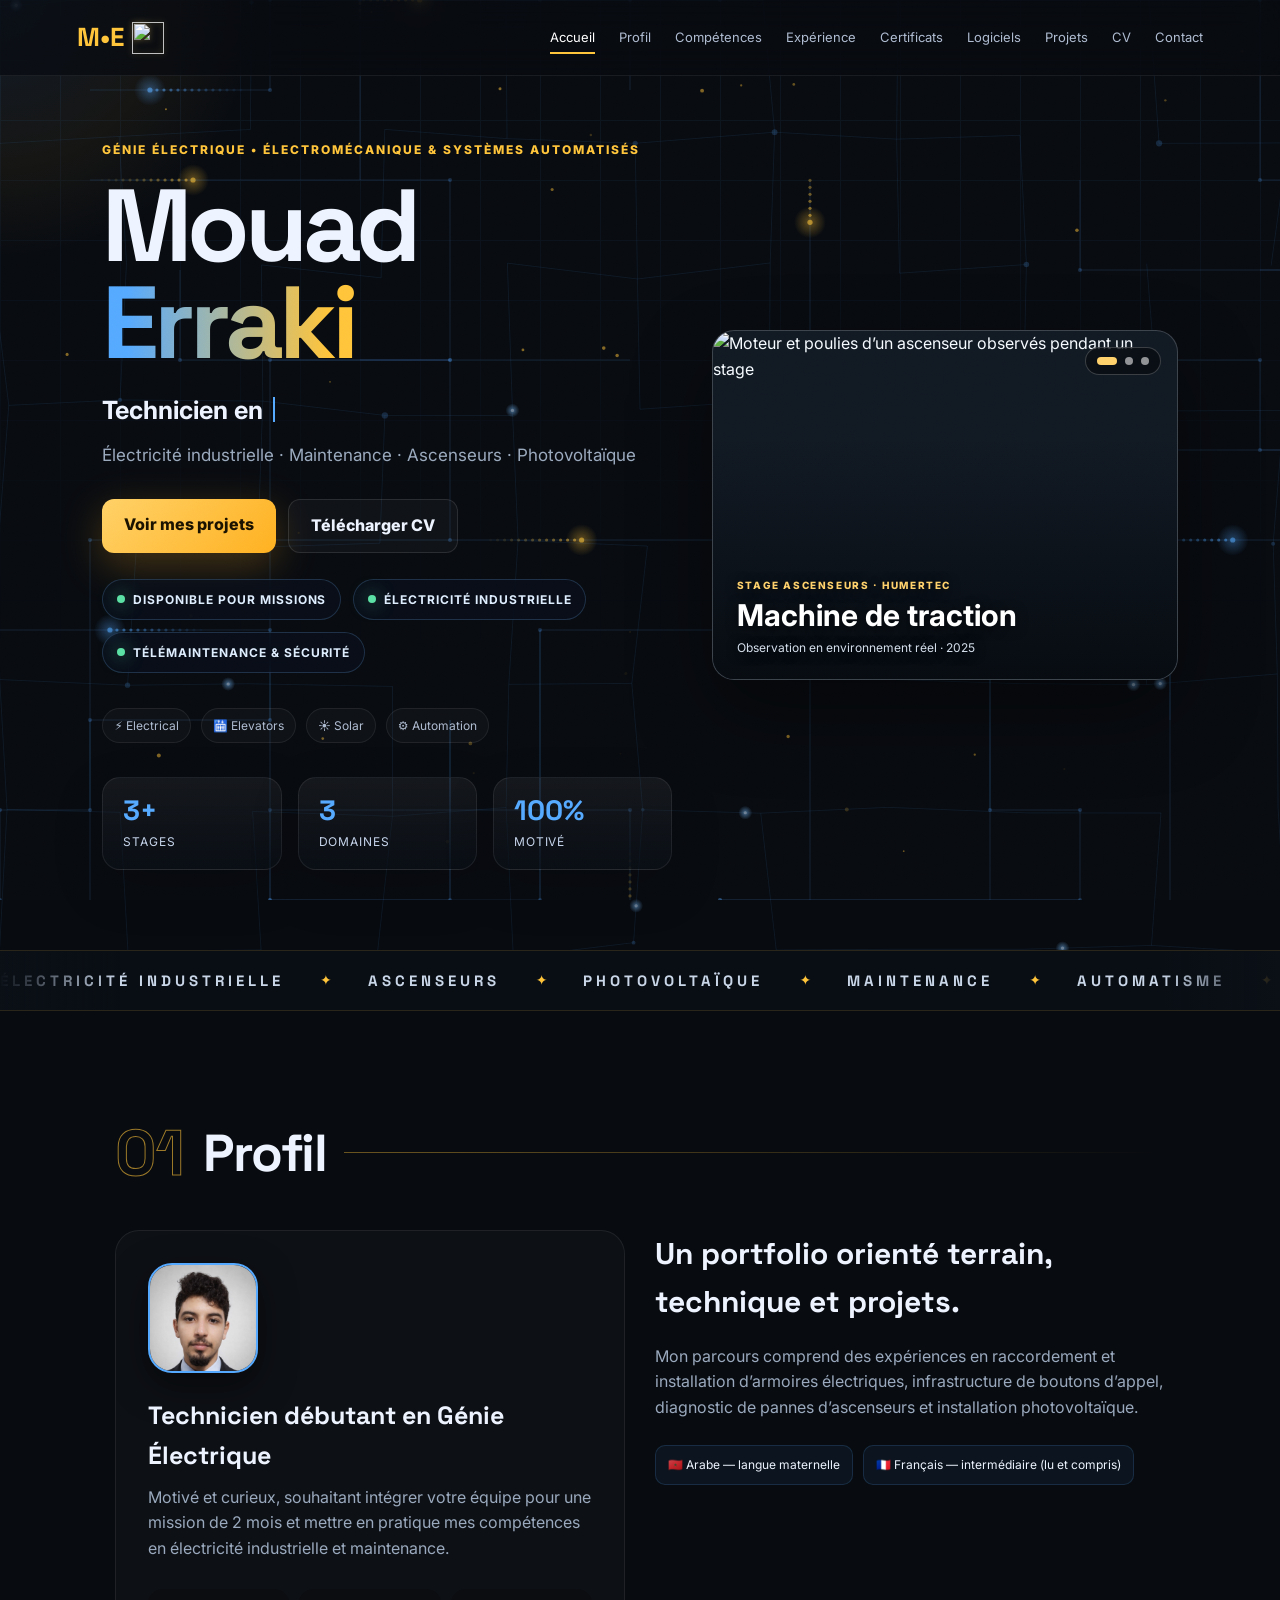
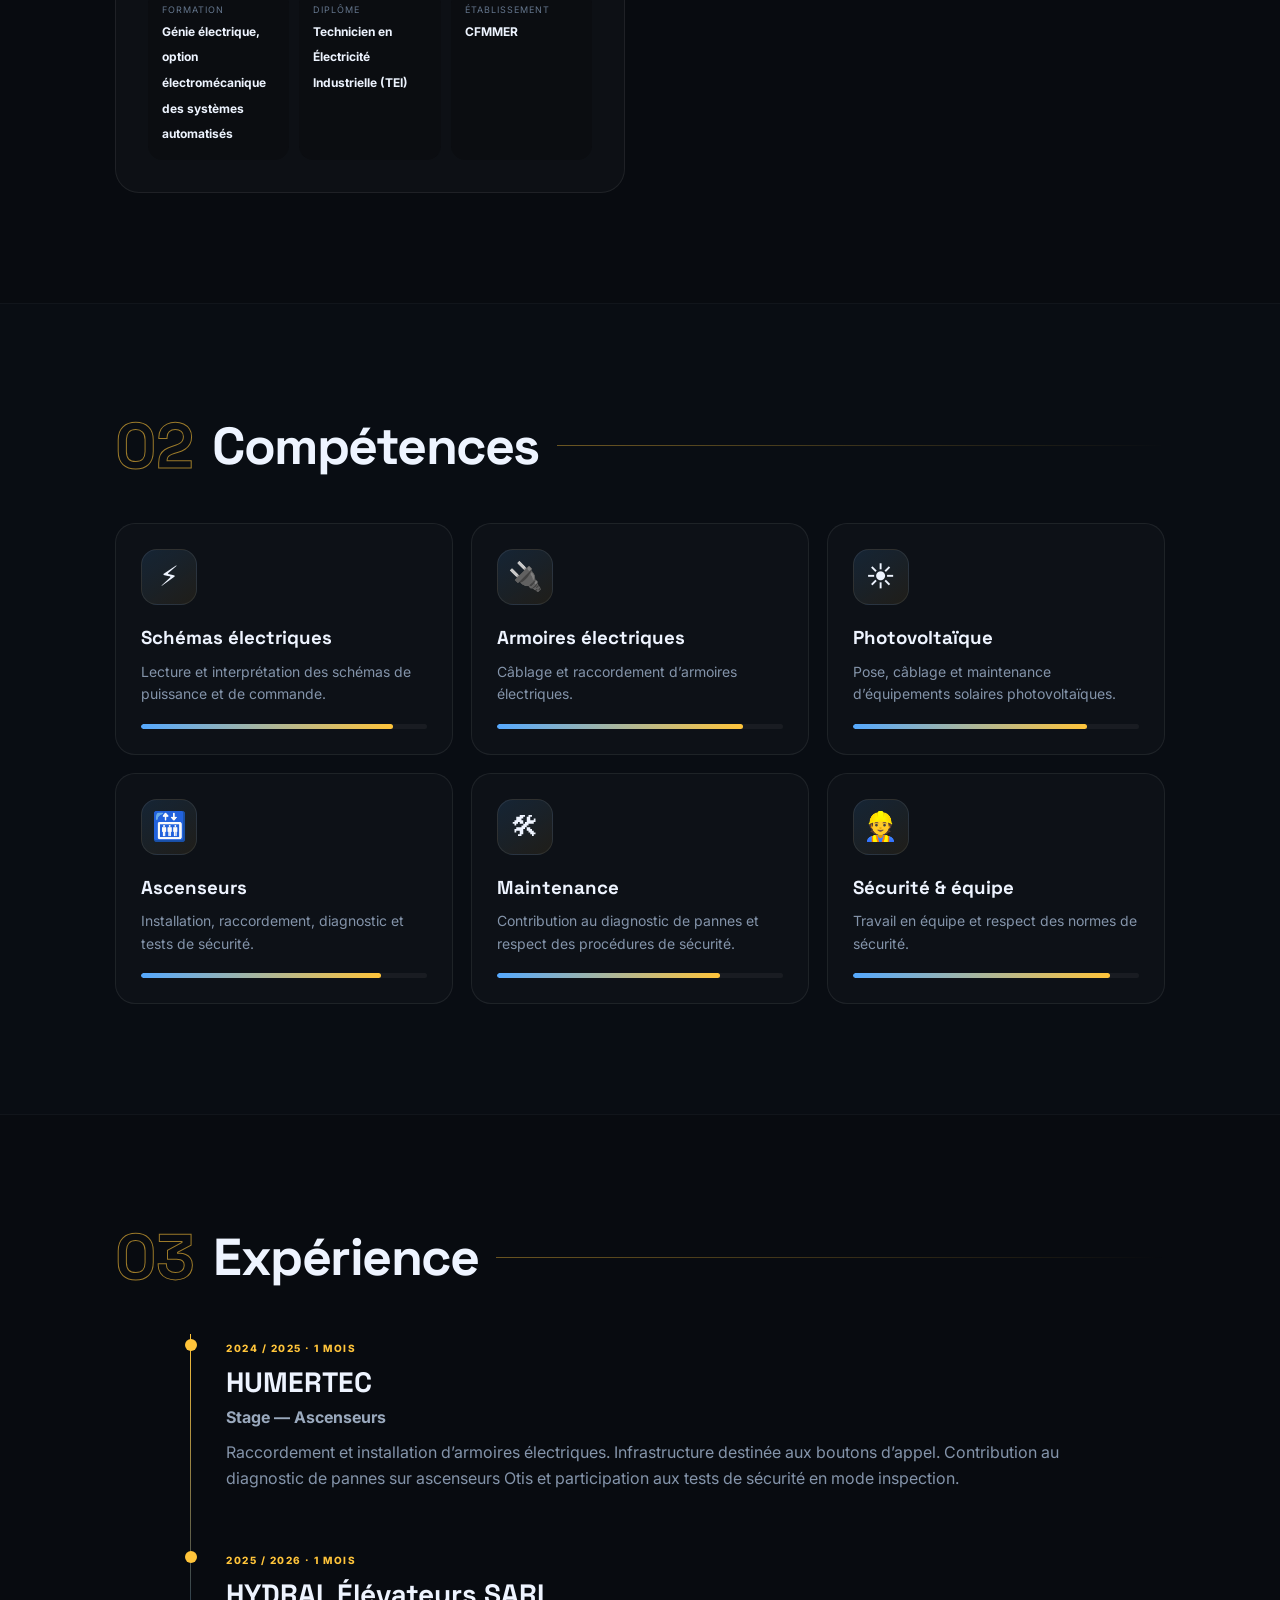
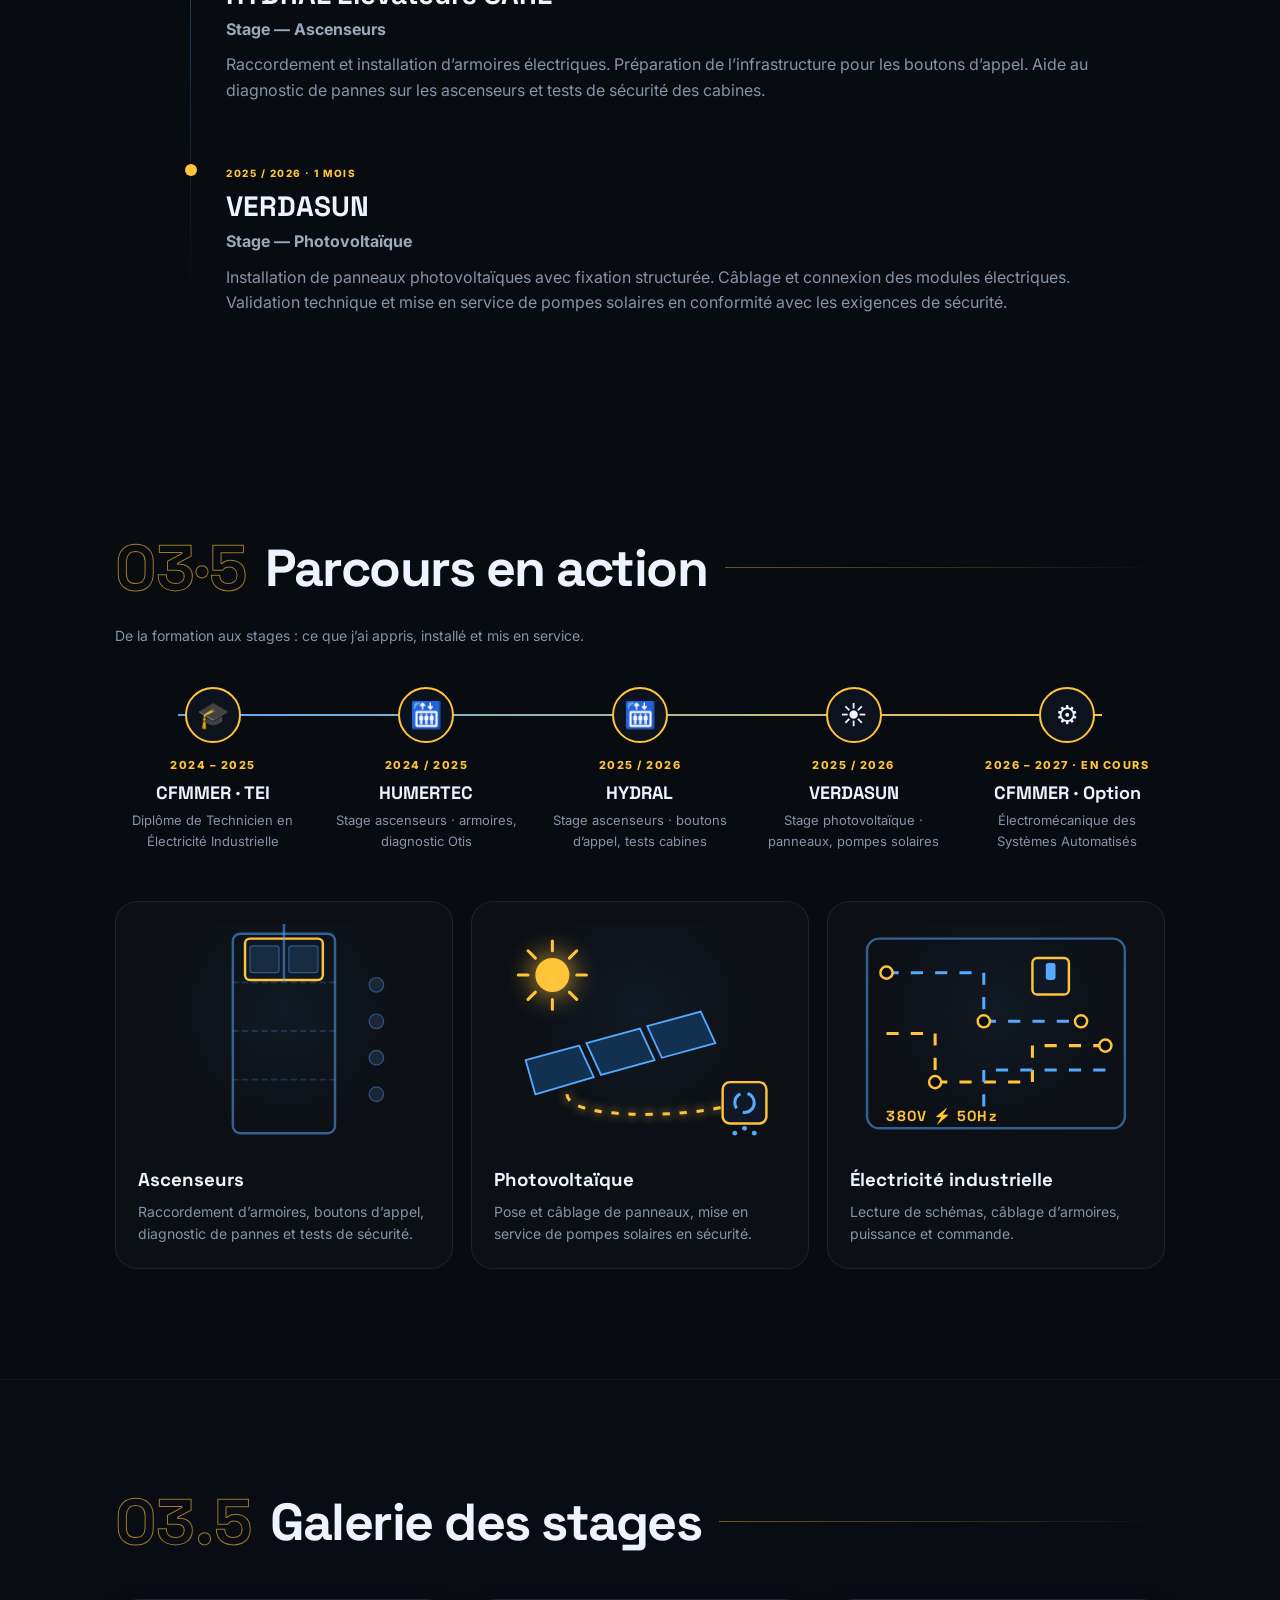
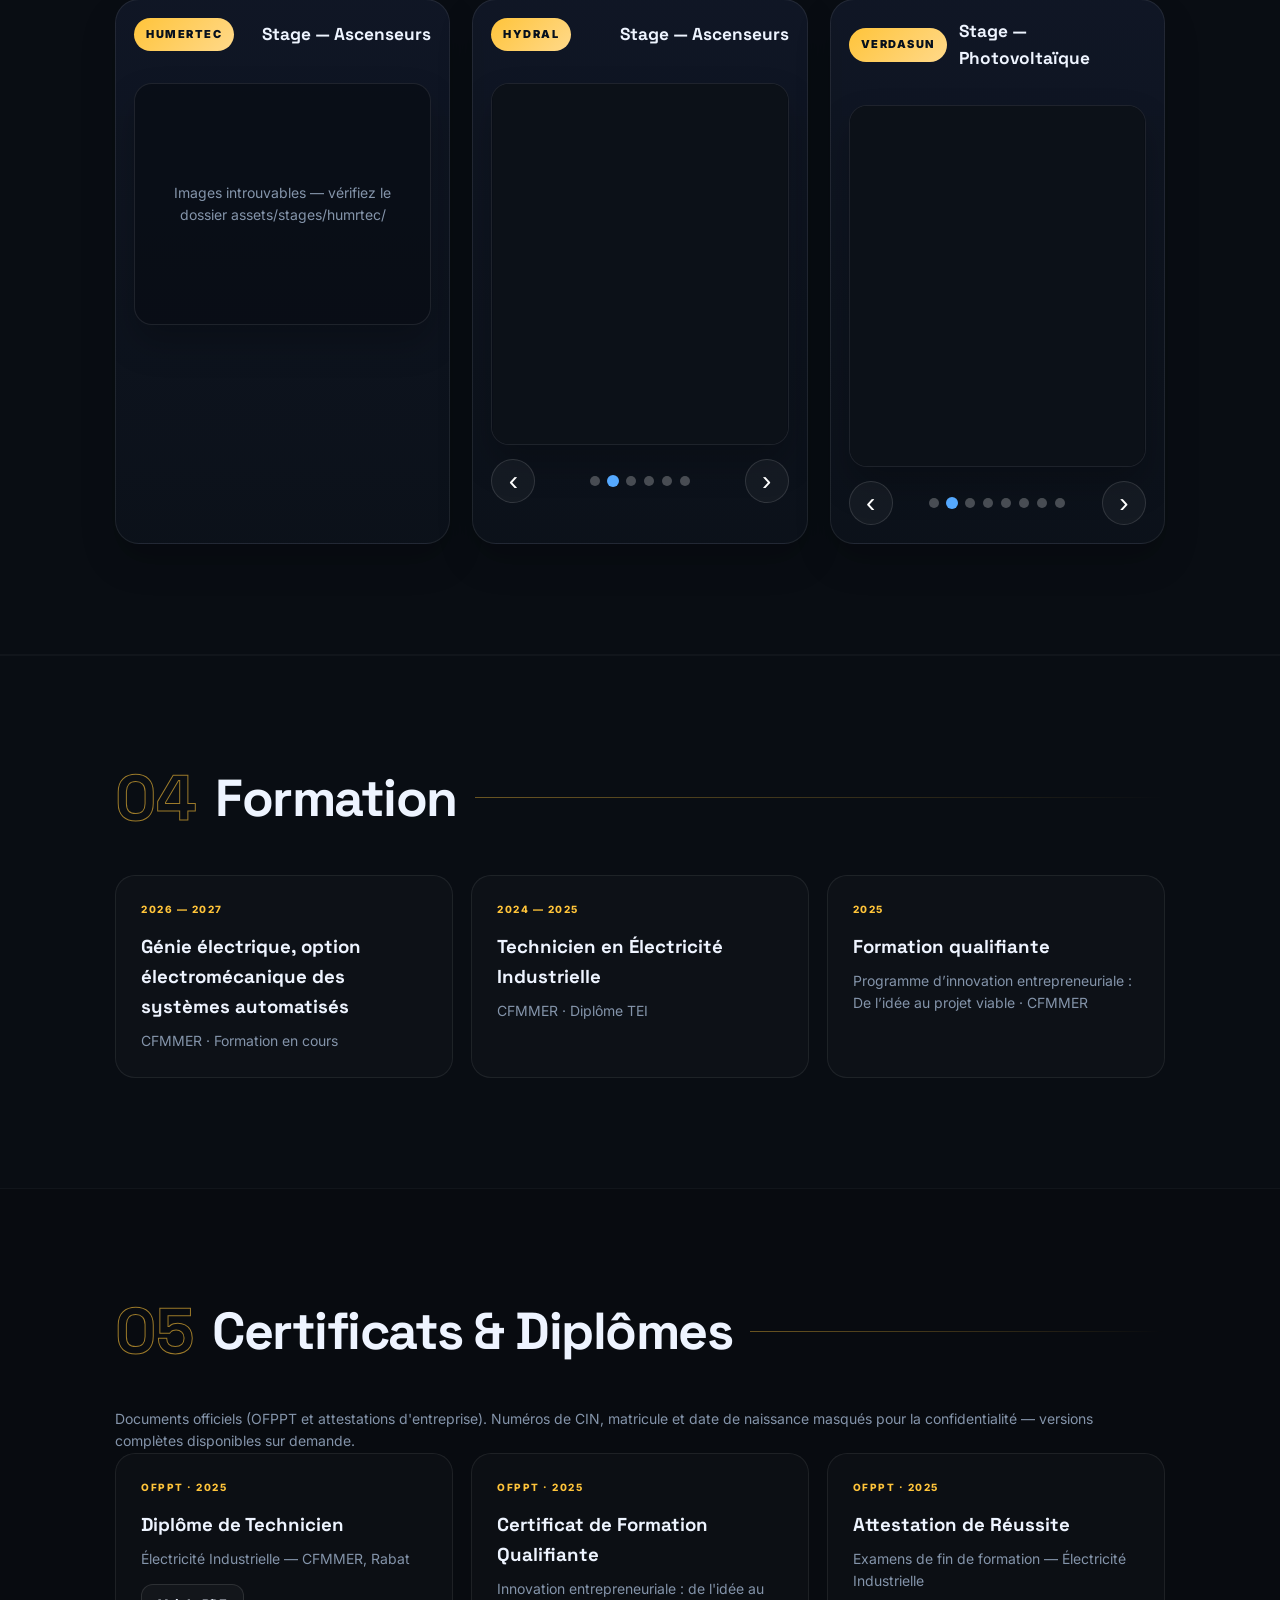
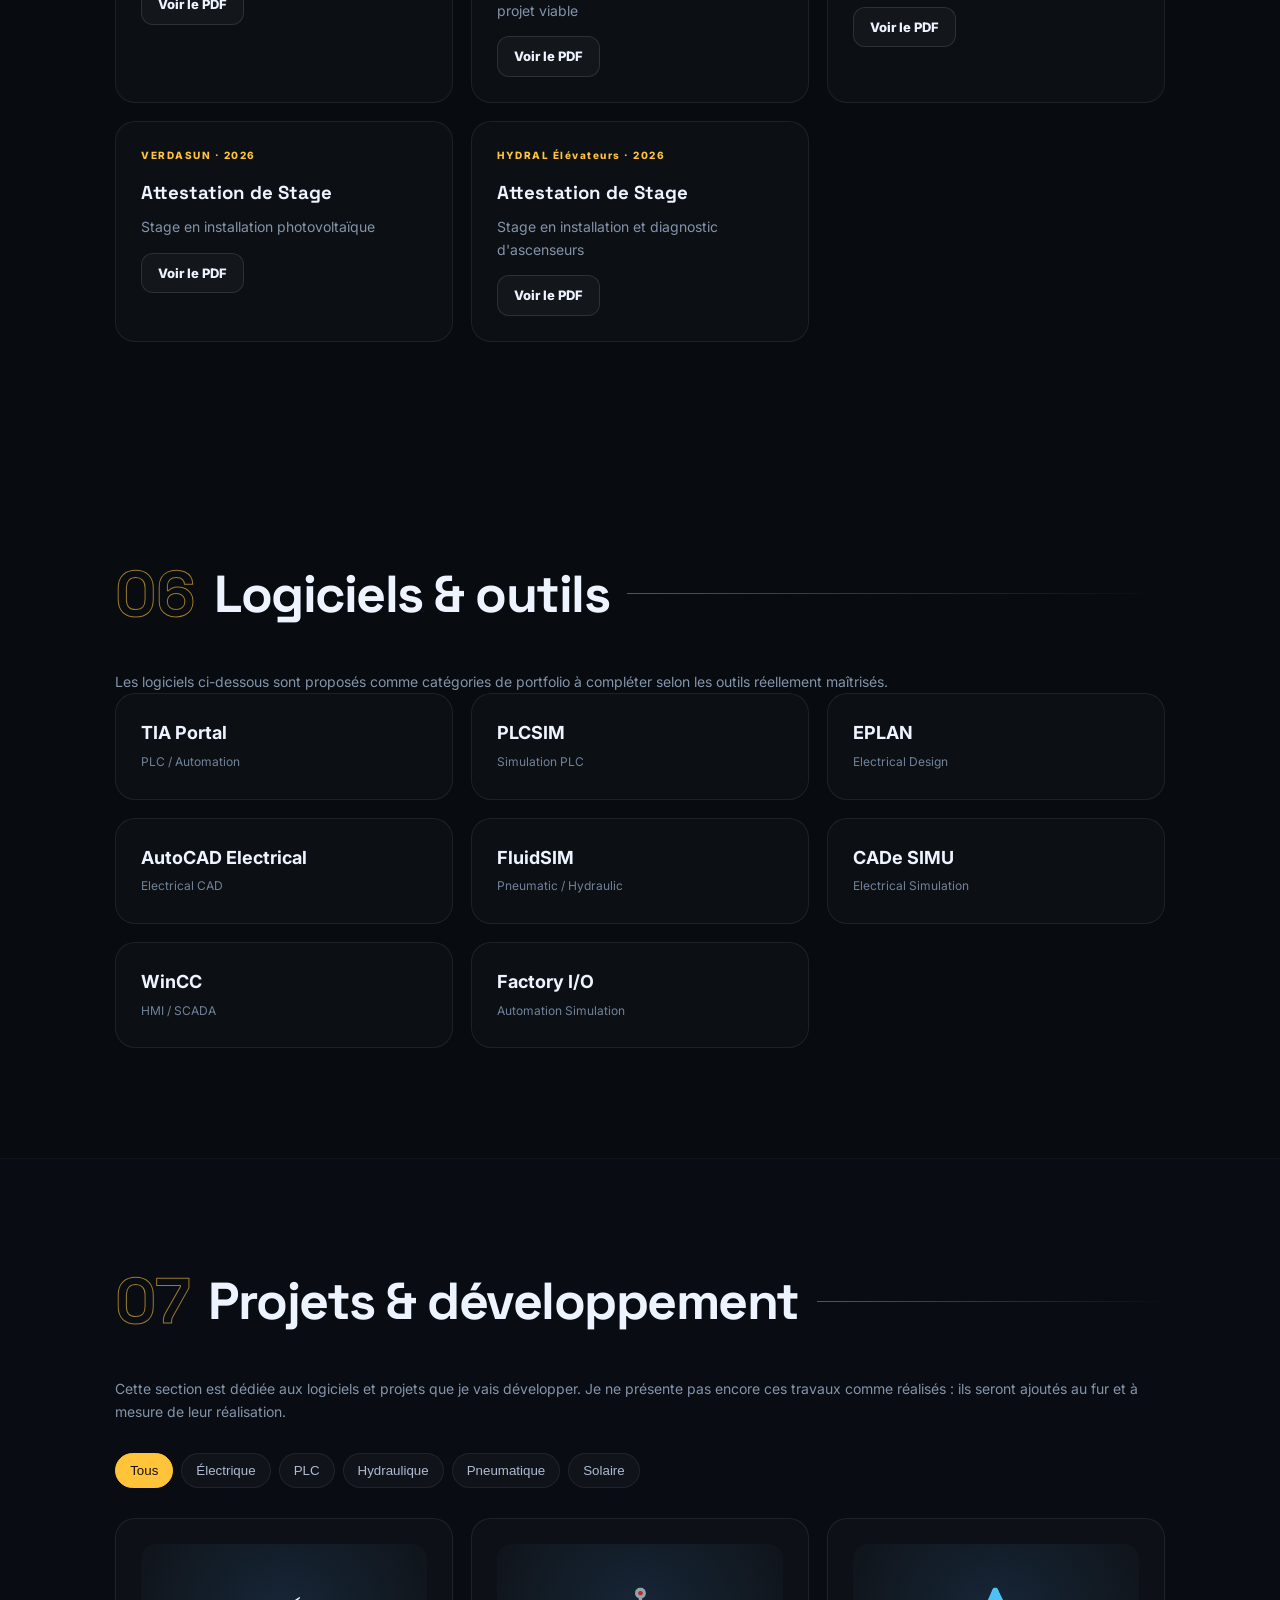
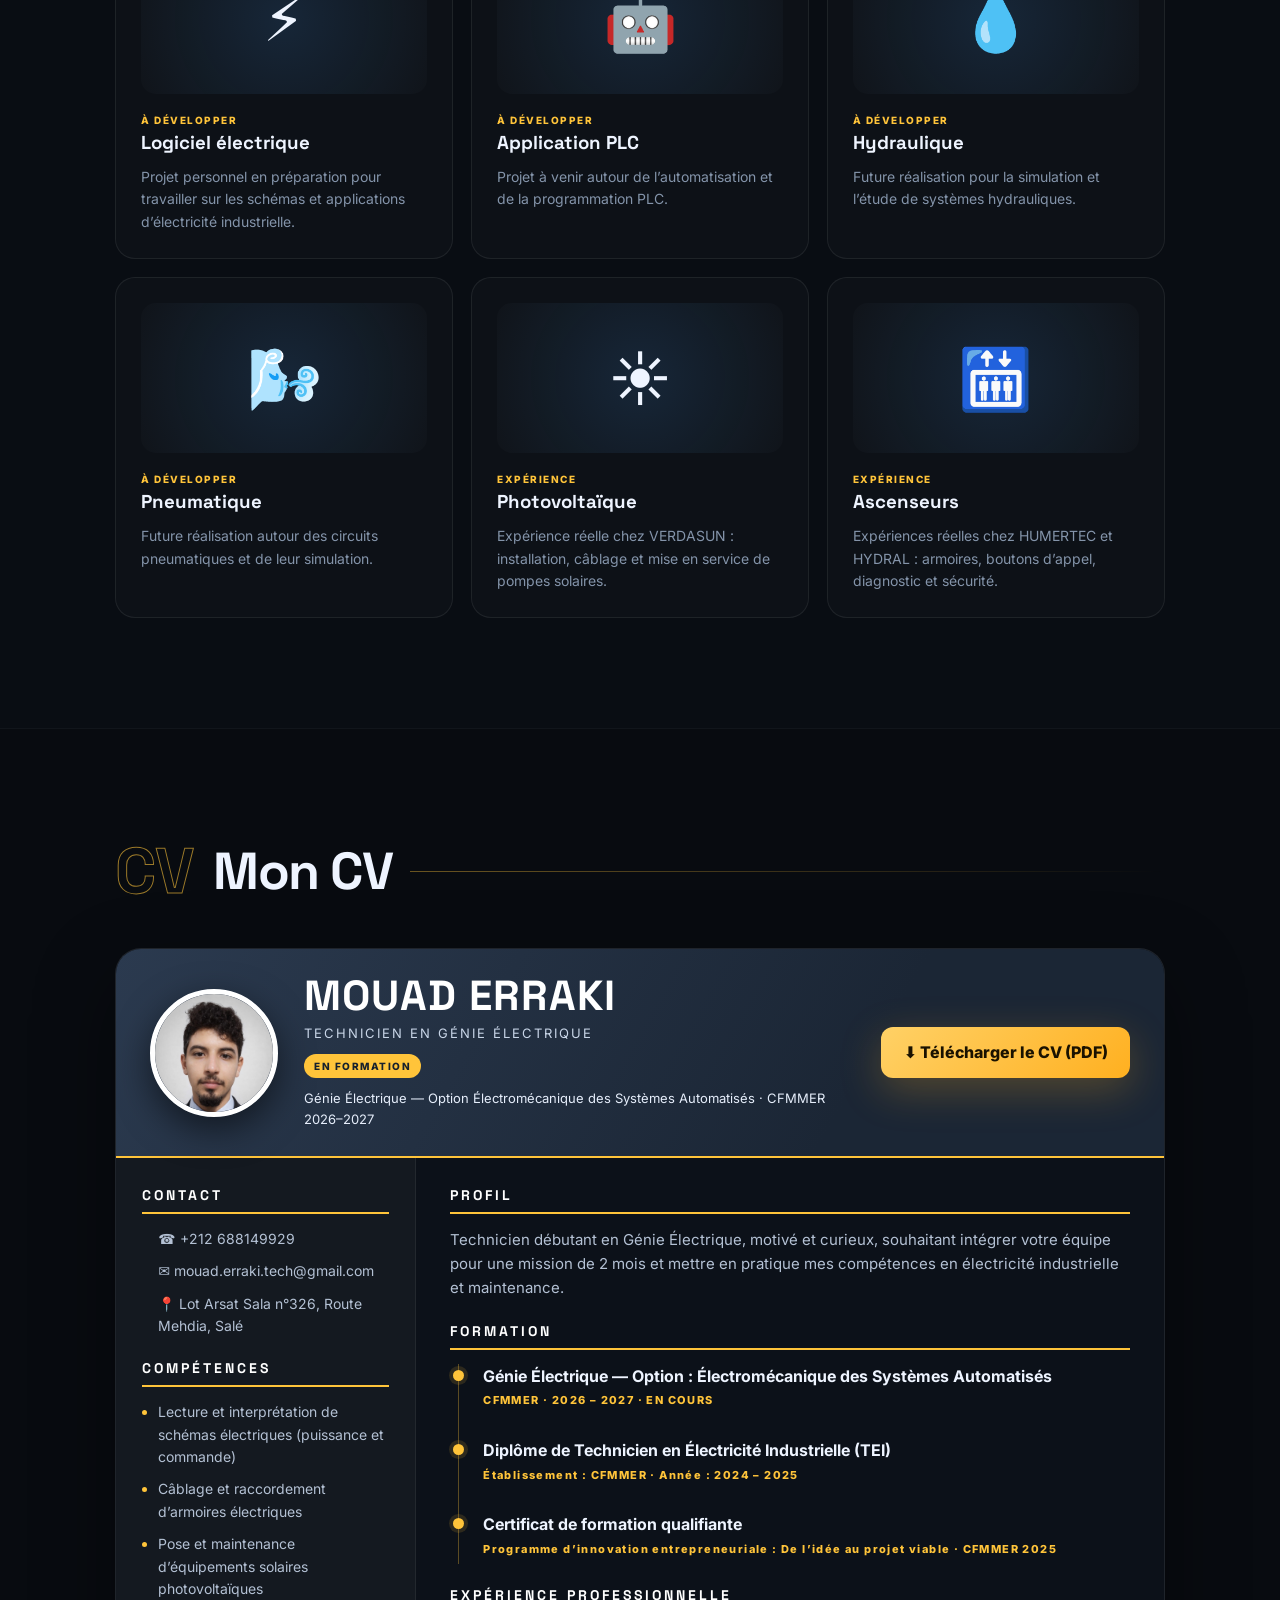
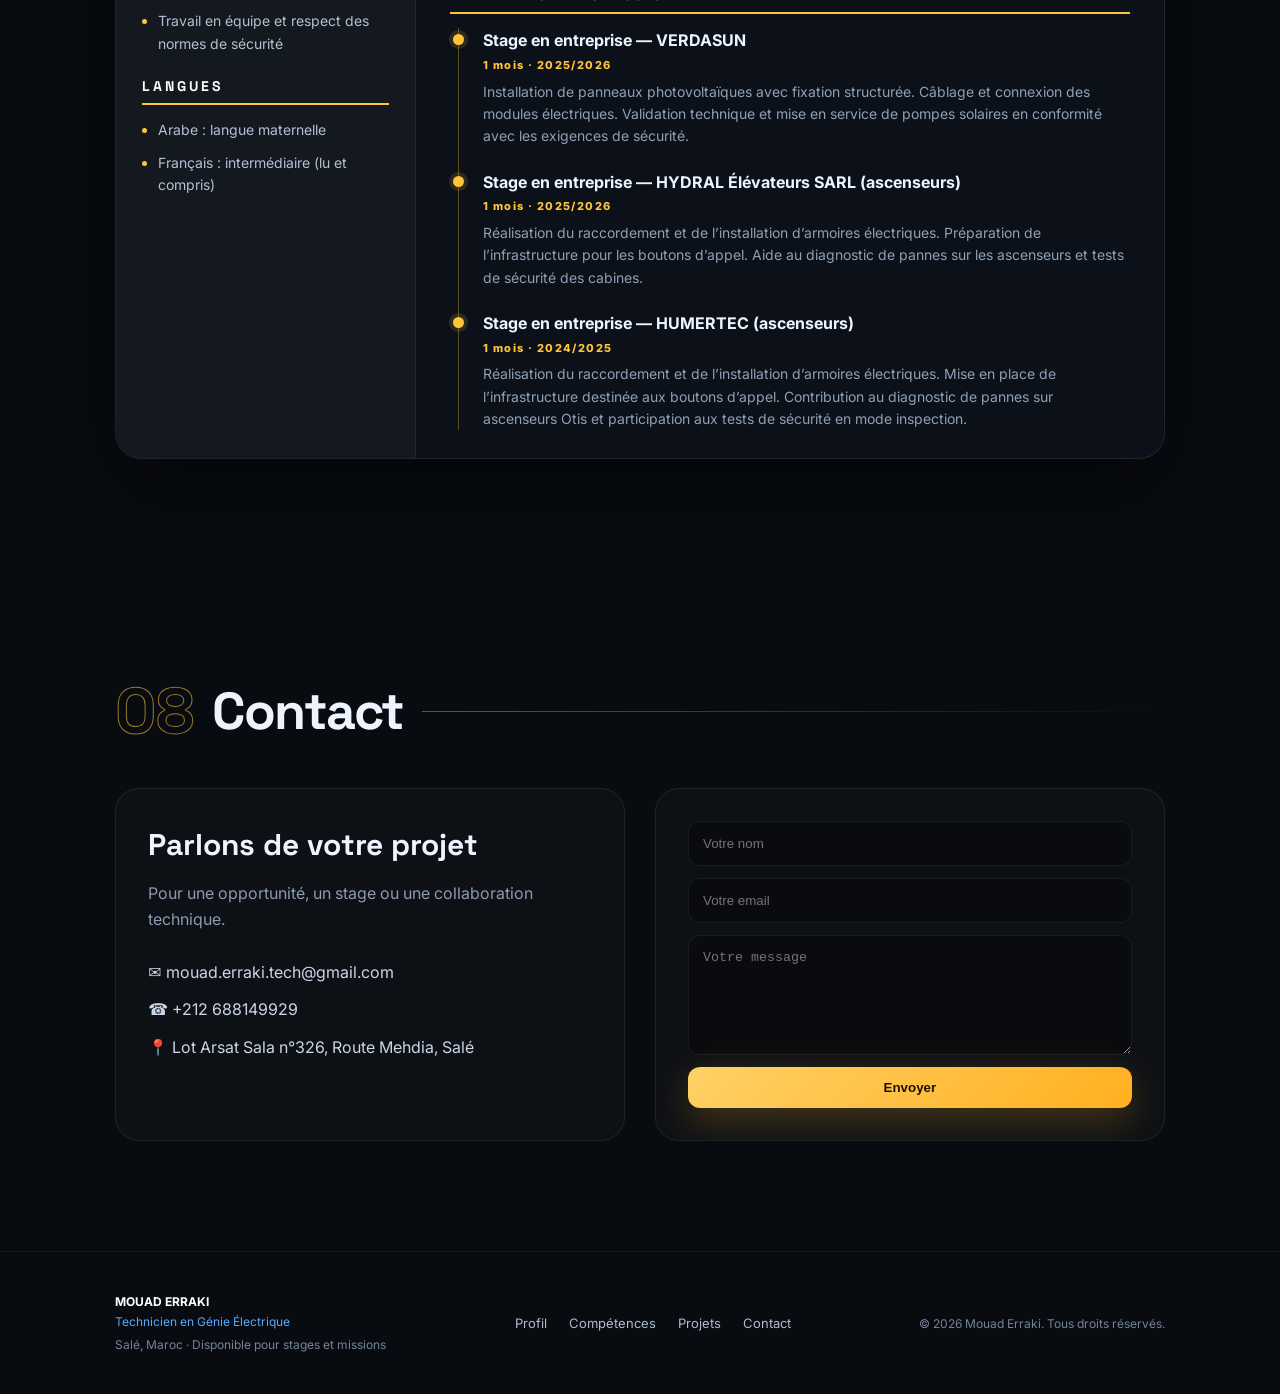
==== Mouad Erraki _ Portfolio Génie Électrique.html @ 5791ef68 "Publish optimized portfolio to GitHub Pages Co-authored-by: Copilot <223556219+Copilot@users.noreply" ====
<!DOCTYPE html>
<html lang="fr">
<head>
<meta charset="UTF-8">
<meta name="viewport" content="width=device-width, initial-scale=1.0">
<meta name="description" content="Portfolio de Mouad Erraki, technicien en génie électrique, option électromécanique des systèmes automatisés, spécialisé en électricité industrielle, ascenseurs et photovoltaïque.">
<meta name="keywords" content="Mouad Erraki, génie électrique, électromécanique, systèmes automatisés, électricité industrielle, ascenseurs, photovoltaïque, maintenance électrique, portfolio, technicien électrique">
<meta name="robots" content="index, follow, max-image-preview:large, max-snippet:-1, max-video-preview:-1">
<meta name="author" content="Mouad Erraki">
<meta name="theme-color" content="#071521">
<meta property="og:title" content="Mouad Erraki | Portfolio Génie Électrique">
<meta property="og:description" content="Technicien en génie électrique, option électromécanique des systèmes automatisés, spécialisé en électricité industrielle, ascenseurs et photovoltaïque.">
<meta property="og:type" content="website">
<meta property="og:locale" content="fr_FR">
<meta property="og:image" content="[data-uri]">
<title>Mouad Erraki | Portfolio Génie Électrique</title>
<link rel="icon" href="data:image/svg+xml,%3Csvg xmlns='http://www.w3.org/2000/svg' viewBox='0 0 64 64'%3E%3Crect width='64' height='64' rx='14' fill='%23080b10'/%3E%3Ctext x='32' y='43' font-size='30' font-weight='900' text-anchor='middle' fill='%23ffc43a' font-family='Arial'%3EME%3C/text%3E%3C/svg%3E">
<meta name="twitter:card" content="summary_large_image">
<link rel="preconnect" href="https://fonts.googleapis.com"><link rel="preconnect" href="https://fonts.gstatic.com" crossorigin><link href="https://fonts.googleapis.com/css2?family=Inter:wght@400;600;800;900&family=Space+Grotesk:wght@500;700&display=swap" rel="stylesheet">
<style>*{box-sizing:border-box;margin:0;padding:0}html{scroll-behavior:smooth;zoom:1}body{font-family:Inter,system-ui,-apple-system,Segoe UI,sans-serif;background:#080b10;color:#eef4ff;line-height:1.6;overflow-x:hidden;zoom:1;min-width:320px}.bg-grid{position:fixed;inset:0;pointer-events:none;opacity:.12;background-image:linear-gradient(#5ca9ff 1px,transparent 1px),linear-gradient(90deg,#5ca9ff 1px,transparent 1px);background-size:60px 60px;mask-image:linear-gradient(to bottom,black,transparent 75%);z-index:-1}img{max-width:100%;height:auto;display:block}.header{position:fixed;top:0;left:0;right:0;height:76px;display:flex;align-items:center;justify-content:space-between;padding:0 6%;z-index:20;background:rgba(8,11,16,.72);backdrop-filter:blur(18px);border-bottom:1px solid #ffffff12}.logo{font-size:26px;font-weight:900;color:#fff;text-decoration:none}.logo span{color:#55a9ff}nav{display:flex;gap:24px}nav a{color:#aebbd0;text-decoration:none;font-size:13px;transition:.25s}nav a:hover{color:#55a9ff}.icon-btn,.menu-btn{background:#ffffff0d;border:1px solid #ffffff18;color:#fff;border-radius:12px;padding:9px 12px;cursor:pointer}.menu-btn{display:none}.hero{min-height:100vh;padding:140px 8% 80px;display:grid;grid-template-columns:1.1fr .9fr;align-items:center;gap:40px;position:relative}#circuit-bg{position:absolute;inset:0;width:100%;height:100%;z-index:0;opacity:.55;pointer-events:none}.hero-content,.hero-art{position:relative;z-index:1}.light #circuit-bg{opacity:.28}.eyebrow,.section-head span{color:#55a9ff;font-size:12px;font-weight:800;letter-spacing:2px}.hero h1{font-size:clamp(58px,8vw,110px);line-height:.95;letter-spacing:-5px;margin:18px 0}.hero h1 span{color:#55a9ff}.typing{font-size:25px;font-weight:700}.hero-text{color:#9aa9bd;margin:12px 0 30px;font-size:17px}.actions{display:flex;gap:12px;flex-wrap:wrap}.btn{display:inline-flex;border:0;padding:13px 22px;border-radius:12px;text-decoration:none;font-weight:800;cursor:pointer}.primary{background:#55a9ff;color:#06101d;box-shadow:0 12px 40px #55a9ff28}.ghost{color:#eef4ff;border:1px solid #ffffff1c;background:#ffffff08}.quick{display:flex;gap:10px;flex-wrap:wrap;margin-top:35px}.quick span{border:1px solid #ffffff12;background:#ffffff07;padding:7px 11px;border-radius:999px;color:#aebbd0;font-size:12px}.hero-art{display:grid;place-items:center}.orb{position:absolute;width:420px;height:420px;border-radius:50%;background:#55a9ff12;filter:blur(15px)}.panel-card{width:min(430px,90%);aspect-ratio:1.2;background:linear-gradient(145deg,#18212e,#0d131c);border:1px solid #ffffff18;border-radius:28px;padding:28px;box-shadow:0 30px 100px #0008;transform:rotate(4deg);animation:float 5s ease-in-out infinite}.panel-top{display:flex;justify-content:space-between;color:#7f91a8;font-size:11px;letter-spacing:2px}.panel-top i{width:12px;height:12px;border-radius:50%;background:#55a9ff;box-shadow:0 0 20px #55a9ff}.circuit{height:70%;margin:25px 0;display:grid;grid-template-columns:repeat(3,1fr);gap:12px}.circuit b{border:1px solid #55a9ff55;border-radius:10px;background:linear-gradient(#55a9ff12,#55a9ff02);position:relative}.circuit b:after{content:"";position:absolute;left:50%;top:0;bottom:0;border-left:1px dashed #55a9ff55}.status{display:flex;justify-content:space-between;color:#6f829a;font-size:12px}.status strong{color:#55a9ff}section{padding:110px 9%;position:relative}.dark-section{background:#0b1017;border-top:1px solid #ffffff08;border-bottom:1px solid #ffffff08}.section-head{display:flex;align-items:end;gap:15px;margin-bottom:45px}.section-head h2{font-size:48px;line-height:1}.about-grid,.contact-grid{display:grid;grid-template-columns:1fr 1fr;gap:30px}.about-card,.contact-card,.contact-form{background:#ffffff06;border:1px solid #ffffff12;border-radius:24px;padding:32px}.avatar{width:78px;height:78px;display:grid;place-items:center;border-radius:22px;background:#55a9ff;color:#06101d;font-size:24px;font-weight:900;margin-bottom:22px}.profile-photo{width:110px;height:110px;object-fit:cover;border-radius:24px;border:2px solid #55a9ff;margin-bottom:22px;box-shadow:0 12px 35px #0008}.about-card h3{font-size:25px;margin-bottom:10px}.about-card p,.about-copy p{color:#9aa9bd}.facts{display:grid;grid-template-columns:repeat(3,1fr);gap:10px;margin-top:28px}.facts div{background:#0003;padding:14px;border-radius:14px}.facts small{display:block;color:#65768d;font-size:9px;letter-spacing:1px}.facts b{font-size:12px}.lead{font-size:30px!important;color:#eef4ff!important;font-weight:800;margin-bottom:18px}.languages{display:flex;gap:10px;flex-wrap:wrap;margin-top:25px}.languages span{background:#55a9ff10;border:1px solid #55a9ff2a;padding:9px 12px;border-radius:10px;font-size:12px}.skill-grid,.software-grid,.project-grid,.edu-grid{display:grid;grid-template-columns:repeat(3,1fr);gap:18px}.skill,.soft,.project,.edu{border:1px solid #ffffff12;background:#ffffff05;border-radius:20px;padding:25px;transition:.3s}.skill:hover,.soft:hover,.project:hover,.edu:hover{transform:translateY(-6px);border-color:#55a9ff55}.skill-icon,.project-visual{font-size:34px;margin-bottom:18px}.skill h3,.project h3,.edu h3{margin-bottom:8px}.skill p,.project p,.edu p,.note{color:#8494aa;font-size:14px}.bar{height:5px;background:#ffffff0c;border-radius:10px;margin-top:18px;overflow:hidden}.bar i{display:block;height:100%;background:#55a9ff;border-radius:10px}.timeline{max-width:900px;margin:auto;border-left:1px solid #55a9ff44;padding-left:35px}.timeline-item{position:relative;padding:0 0 55px}.timeline-item:last-child{padding-bottom:0}.dot{position:absolute;left:-41px;top:5px;width:12px;height:12px;border-radius:50%;background:#55a9ff;box-shadow:0 0 20px #55a9ff}.timeline-item small,.project>span,.edu>span{color:#55a9ff;font-size:10px;font-weight:800;letter-spacing:1.5px}.timeline-item h3{font-size:28px}.timeline-item h4{color:#9aa9bd;margin-bottom:10px}.timeline-item p{color:#8494aa}.edu span{display:block;margin-bottom:15px}.soft b{display:block;font-size:18px}.soft span{color:#71839a;font-size:12px}.filter{display:flex;gap:8px;flex-wrap:wrap;margin:30px 0}.filter button{background:#ffffff08;color:#aebbd0;border:1px solid #ffffff12;border-radius:999px;padding:9px 14px;cursor:pointer}.filter button.active,.filter button:hover{background:#55a9ff;color:#06101d}.project-visual{height:150px;border-radius:15px;display:grid;place-items:center;background:radial-gradient(circle,#55a9ff25,#ffffff03);font-size:60px}.project>span{display:block;margin-top:18px}.contact-card{display:flex;flex-direction:column;gap:12px}.contact-card h3{font-size:30px}.contact-card p{color:#8c9bb0;margin-bottom:15px}.contact-card a,.contact-card span{color:#c9d6e8;text-decoration:none}.contact-form{display:grid;gap:12px}.contact-form input,.contact-form textarea{width:100%;background:#0005;color:#fff;border:1px solid #ffffff12;border-radius:12px;padding:14px;outline:none}.contact-form input:focus,.contact-form textarea:focus{border-color:#55a9ff66}.contact-form .btn{justify-content:center}footer{padding:35px 9%;border-top:1px solid #ffffff0d;display:flex;justify-content:space-between;gap:20px;color:#74849a;font-size:12px}footer div{display:flex;flex-direction:column}footer b{color:#fff}footer span{color:#55a9ff}.reveal{opacity:0;transform:translateY(25px);transition:.7s ease}.reveal.show{opacity:1;transform:none}@keyframes float{50%{transform:rotate(-2deg) translateY(-14px)}}body.light{background:#f4f7fb;color:#0c1522}.light .header{background:#ffffffcc}.light nav a{color:#506078}.light .card,.light .skill,.light .soft,.light .project,.light .edu,.light .about-card,.light .contact-card,.light .contact-form{background:#fff;border-color:#dce5ef}.light .dark-section{background:#eaf0f7}.light .hero-text,.light .skill p,.light .project p,.light .edu p,.light .timeline-item p,.light .about-card p,.light .about-copy p,.light .note{color:#58697f}.light .ghost{color:#0c1522;border-color:#cbd7e5}.light .contact-form input,.light .contact-form textarea{background:#f5f8fc;color:#0c1522}.company-gallery{display:grid;grid-template-columns:repeat(3, minmax(0, 1fr));gap:22px;margin-top:34px;align-items:stretch}.company-card{background:linear-gradient(180deg,rgba(17,24,39,.92),rgba(12,18,27,.95));border:1px solid rgba(255,255,255,.08);border-radius:24px;padding:18px;box-shadow:0 18px 35px rgba(0,0,0,.18);transition:transform .25s ease,box-shadow .25s ease;display:flex;flex-direction:column;min-height:520px}.company-card:hover{transform:translateY(-4px);box-shadow:0 24px 40px rgba(85,169,255,.12)}.company-header{display:flex;align-items:center;justify-content:space-between;gap:12px;margin-bottom:14px}.company-tag{display:inline-flex;align-items:center;padding:8px 12px;border-radius:999px;background:linear-gradient(135deg,#55a9ff,#7dd3fc);color:#06101d;font-size:11px;font-weight:900;letter-spacing:1.5px}.company-header h3{font-size:1.08rem}.company-slider{display:flex;flex-direction:column;gap:14px;max-width:1040px;margin:0 auto;width:100%}.slider-window{overflow:hidden;border-radius:18px;border:1px solid rgba(255,255,255,.08);background:rgba(8,13,20,.75);box-shadow:0 16px 28px rgba(0,0,0,.18);width:fit-content;max-width:100%;max-height:480px;padding:8px;margin:0 auto}.slider-track{display:flex;transition:transform .55s ease;width:fit-content;max-width:100%}.slider-track img{flex:0 0 auto;width:auto;max-width:100%;height:420px;max-height:480px;object-fit:contain;object-position:center;display:block;background:#0c1118;border-radius:12px}.slider-controls{display:flex;align-items:center;justify-content:space-between;gap:12px}.gallery-btn{width:42px;height:42px;border:1px solid rgba(255,255,255,.12);background:rgba(255,255,255,.04);color:#fff;border-radius:50%;font-size:26px;display:grid;place-items:center;cursor:pointer;transition:.25s}.gallery-btn:hover{background:#55a9ff;color:#06101d;border-color:#55a9ff}.slider-dots{display:flex;justify-content:center;gap:8px;flex:1}.slider-dot{width:10px;height:10px;border:none;border-radius:50%;background:rgba(255,255,255,.25);cursor:pointer;transition:.25s}.slider-dot.active{background:#55a9ff;transform:scale(1.2)}.gallery-grid{display:grid;grid-template-columns:repeat(3,1fr);gap:10px}.gallery-grid img{width:100%;height:150px;object-fit:cover;border-radius:12px;border:1px solid rgba(255,255,255,.08);transition:transform .35s ease,box-shadow .35s ease;box-shadow:0 16px 30px rgba(0,0,0,.18)}.gallery-grid img:hover{transform:translateY(-4px) scale(1.02);box-shadow:0 20px 36px rgba(85,169,255,.18)}.light .company-card{background:linear-gradient(180deg,#ffffff,#f5f9ff);border-color:#dce5ef}.light .company-tag{color:#06101d}.light .slider-window{background:#f2f7ff;border-color:#dfeaf7}.light .gallery-btn{background:#edf5ff;border-color:#dfeaf7;color:#0d1726}.light .slider-dot{background:rgba(13,23,38,.18)}.light .slider-dot.active{background:#55a9ff}.light .gallery-grid img{border-color:#dce5ef}@media(max-width:900px){nav{display:none}.menu-btn{display:block;margin-left:auto;margin-right:8px}.header{padding:0 5%}.hero{grid-template-columns:1fr;padding-top:130px}.hero-art{display:none}.skill-grid,.software-grid,.project-grid,.edu-grid,.company-gallery{grid-template-columns:repeat(2,1fr)}.about-grid,.contact-grid{grid-template-columns:1fr}.slider-track img{height:300px}}@media(max-width:600px){.header{height:64px}.menu-btn{display:block}nav.open{display:flex;position:absolute;top:64px;left:0;right:0;background:#0b1017;padding:20px;flex-direction:column;gap:15px}.hero{padding:110px 6% 70px}.hero h1{font-size:58px;letter-spacing:-3px}.hero-text{font-size:15px}.section-head h2{font-size:38px}section{padding:80px 6%}.skill-grid,.software-grid,.project-grid,.edu-grid,.company-gallery{grid-template-columns:1fr}.facts{grid-template-columns:1fr}.about-card,.contact-card,.contact-form{padding:23px}.gallery-grid{grid-template-columns:repeat(2,1fr)}.slider-track img{height:240px;max-height:240px;object-fit:contain}.company-header{flex-direction:column;align-items:flex-start}.gallery-btn{width:38px;height:38px;font-size:22px}footer{flex-direction:column}}\n
/* FIX slider */
.company-slider{max-width:100%;width:100%}
.slider-window{width:100%;max-width:100%;max-height:none;padding:0;overflow:hidden}
.slider-track{width:100%;max-width:none}
.slider-track img{flex:0 0 100%;width:100%;max-width:100%;height:clamp(240px,38vw,420px);max-height:none;object-fit:cover}
.slider-empty{flex:0 0 100%;display:grid;place-items:center;height:240px;color:#8494aa;font-size:14px;text-align:center;padding:20px}

/* ===== LEVEL UP: hero scepter ===== */
.hero-art{perspective:1000px}
.hero-art .orb{width:520px;height:520px;background:radial-gradient(circle,rgba(255,184,40,.16),transparent 65%);filter:blur(25px);animation:pulse 5s ease-in-out infinite}
.scepter{position:relative;width:min(780px,120%);aspect-ratio:16/9;margin-right:-10%;transform-style:preserve-3d;transition:transform .2s ease-out;animation:sfloat 7s ease-in-out infinite}
.scepter img{position:absolute;inset:0;width:100%;height:100%;object-fit:contain;mix-blend-mode:screen;display:block}
.scepter .base{filter:drop-shadow(0 0 28px rgba(255,185,40,.28))}
.scepter .g{opacity:0;filter:hue-rotate(160deg) saturate(2.5) brightness(1.2);animation:glitch 4.6s infinite steps(1)}
.scepter .g2{filter:hue-rotate(-20deg) saturate(2);animation-delay:.12s;animation-duration:5.3s}
.scan{position:absolute;inset:0;pointer-events:none;background:repeating-linear-gradient(0deg,rgba(255,255,255,.035) 0 1px,transparent 1px 4px);mix-blend-mode:overlay}
.scan:after{content:"";position:absolute;left:0;right:0;height:18%;background:linear-gradient(transparent,rgba(255,200,70,.10),transparent);animation:sweep 5s linear infinite}
.hud{position:absolute;left:8%;bottom:4%;display:flex;gap:14px;align-items:center;font-size:11px;letter-spacing:2px;color:#a88a3a;font-weight:700}
.hud strong{color:#ffc43a}
@keyframes sfloat{50%{translate:0 -12px}}
@keyframes pulse{50%{opacity:.55;transform:scale(1.08)}}
@keyframes sweep{from{top:-20%}to{top:110%}}
@keyframes glitch{
 0%,88%,100%{opacity:0;clip-path:inset(0 0 100% 0)}
 89%{opacity:1;clip-path:inset(18% 0 58% 0);transform:translateX(-14px)}
 91%{opacity:1;clip-path:inset(62% 0 14% 0);transform:translateX(12px)}
 93%{opacity:1;clip-path:inset(38% 0 40% 0);transform:translateX(-7px)}
 95%{opacity:1;clip-path:inset(8% 0 80% 0);transform:translateX(9px)}
 97%{opacity:0}
}
.typing:after{content:"";display:inline-block;width:2px;height:1em;margin-left:4px;background:#55a9ff;vertical-align:-3px;animation:blink 1s steps(1) infinite}
@keyframes blink{50%{opacity:0}}
#progress{position:fixed;top:0;left:0;height:3px;width:0;background:linear-gradient(90deg,#55a9ff,#ffc43a);z-index:50;box-shadow:0 0 12px #55a9ff}
.header{transition:height .3s,background .3s}.header.small{height:60px;background:rgba(8,11,16,.9)}
.light .scepter{background:#06080d;border-radius:28px;overflow:hidden;box-shadow:0 30px 80px #0003}
@media(max-width:900px){.hero-art{display:grid;margin-top:10px}.scepter{width:100%;margin:0}.hero-art .orb{width:300px;height:300px}}
@media(prefers-reduced-motion:reduce){.scepter,.scepter .g,.scan:after,.orb{animation:none}}

/* feather edges so the black frame melts into the page */
.scepter img{-webkit-mask-image:radial-gradient(ellipse 62% 70% at 50% 50%,#000 55%,transparent 100%);mask-image:radial-gradient(ellipse 62% 70% at 50% 50%,#000 55%,transparent 100%)}
.light .scepter img{-webkit-mask-image:none;mask-image:none}
.scan{-webkit-mask-image:radial-gradient(ellipse 60% 66% at 50% 50%,#000 40%,transparent 100%);mask-image:radial-gradient(ellipse 60% 66% at 50% 50%,#000 40%,transparent 100%)}

/* ===== DESIGN LEVEL 2: gold + blue system ===== */
:root{--gold:#ffc43a;--gold2:#ffb020;--blue:#55a9ff}
h1,h2,h3,.logo,.metric-card span,.lead{font-family:'Space Grotesk',Inter,system-ui,sans-serif}
body::after{content:"";position:fixed;inset:0;pointer-events:none;z-index:60;opacity:.07;mix-blend-mode:overlay;background-image:url("data:image/svg+xml;utf8,<svg xmlns='http://www.w3.org/2000/svg' width='160' height='160'><filter id='n'><feTurbulence type='fractalNoise' baseFrequency='.9' numOctaves='2'/></filter><rect width='100%' height='100%' filter='url(%23n)'/></svg>")}
.hero h1 span{background:linear-gradient(90deg,#55a9ff 10%,#ffc43a 90%);-webkit-background-clip:text;background-clip:text;color:transparent}
.primary{background:linear-gradient(135deg,#ffd166,#ffb020);color:#1a1200;box-shadow:0 12px 40px #ffb02040;transition:transform .25s,box-shadow .25s}
.primary:hover{transform:translateY(-3px);box-shadow:0 18px 50px #ffb02066}
.ghost{transition:.25s}.ghost:hover{border-color:var(--gold);color:var(--gold)}
.eyebrow{color:var(--gold)}
.logo span{color:var(--gold)}
nav a{position:relative}nav a:after{content:"";position:absolute;left:0;bottom:-6px;height:2px;width:0;background:var(--gold);transition:width .3s}nav a:hover:after{width:100%}nav a:hover{color:#fff}

/* section heads */
.section-head{align-items:center;gap:18px}
.section-head span{font:700 64px/1 'Space Grotesk',sans-serif;letter-spacing:0;color:transparent;-webkit-text-stroke:1px #ffc43a99}
.section-head:after{content:"";flex:1;height:1px;background:linear-gradient(90deg,#ffc43a66,transparent)}
.section-head h2{font-size:clamp(34px,4.6vw,52px);letter-spacing:-1.5px}

/* cards: gradient border + spotlight */
.skill,.soft,.project,.edu,.about-card,.contact-card,.contact-form,.company-card,.metric-card{position:relative;isolation:isolate;overflow:hidden}
.skill:before,.soft:before,.project:before,.edu:before,.about-card:before,.contact-card:before,.company-card:before,.metric-card:before{content:"";position:absolute;inset:0;z-index:-1;pointer-events:none;opacity:0;transition:opacity .35s;background:radial-gradient(380px circle at var(--mx,50%) var(--my,50%),rgba(255,196,58,.13),rgba(85,169,255,.07) 40%,transparent 70%)}
.skill:hover:before,.soft:hover:before,.project:hover:before,.edu:hover:before,.about-card:hover:before,.contact-card:hover:before,.company-card:hover:before,.metric-card:hover:before{opacity:1}
.skill:after,.project:after,.edu:after{content:"";position:absolute;left:0;top:0;height:2px;width:0;background:linear-gradient(90deg,var(--blue),var(--gold));transition:width .5s}
.skill:hover:after,.project:hover:after,.edu:hover:after{width:100%}
.skill:hover,.soft:hover,.project:hover,.edu:hover{border-color:#ffc43a55;box-shadow:0 20px 50px #0006}
.skill-icon{width:56px;height:56px;display:grid;place-items:center;border-radius:16px;background:linear-gradient(145deg,#55a9ff22,#ffc43a14);border:1px solid #ffffff14;font-size:28px}

/* skill bars animate */
.bar i{transform-origin:left;transform:scaleX(0);background:linear-gradient(90deg,var(--blue),var(--gold));transition:transform 1.3s cubic-bezier(.2,.8,.2,1) .2s}
.bar.in i{transform:scaleX(1)}

/* timeline */
.timeline{border-left:1px solid transparent;border-image:linear-gradient(var(--gold),#55a9ff44,transparent) 1}
.dot{background:var(--gold);box-shadow:0 0 0 0 #ffc43a88;animation:ping 2.4s infinite}
@keyframes ping{70%{box-shadow:0 0 0 12px #ffc43a00}100%{box-shadow:0 0 0 0 #ffc43a00}}
.timeline-item small,.project>span,.edu>span{color:var(--gold)}
.filter button.active,.filter button:hover{background:var(--gold);border-color:var(--gold);color:#1a1200}
.company-tag{background:linear-gradient(135deg,var(--gold),#ffd98a)}
.languages span,.quick span{transition:.25s}.quick span:hover{border-color:var(--gold);color:var(--gold)}

/* marquee */
.marquee{overflow:hidden;border-block:1px solid #ffc43a22;background:#0b1017;padding:18px 0;position:relative}
.marquee:before,.marquee:after{content:"";position:absolute;top:0;bottom:0;width:120px;z-index:2;pointer-events:none}
.marquee:before{left:0;background:linear-gradient(90deg,#0b1017,transparent)}.marquee:after{right:0;background:linear-gradient(-90deg,#0b1017,transparent)}
.marquee>div{display:flex;align-items:center;gap:36px;width:max-content;animation:mq 32s linear infinite}
.marquee span{font:700 15px 'Space Grotesk',sans-serif;letter-spacing:4px;color:#c9d6e8;white-space:nowrap}
.marquee b{color:var(--gold);font-size:14px}
@keyframes mq{to{transform:translateX(-50%)}}

/* cursor glow */
.cursor-glow{position:fixed;width:520px;height:520px;left:0;top:0;margin:-260px 0 0 -260px;border-radius:50%;pointer-events:none;z-index:1;background:radial-gradient(circle,rgba(85,169,255,.10),rgba(255,196,58,.05) 45%,transparent 70%);transition:transform .12s linear;mix-blend-mode:screen}
@media(hover:none){.cursor-glow{display:none}}

/* light mode adjustments */
.light .section-head span{-webkit-text-stroke-color:#c98f0099}.light .marquee{background:#eaf0f7}.light .marquee span{color:#243247}
.light .marquee:before{background:linear-gradient(90deg,#eaf0f7,transparent)}.light .marquee:after{background:linear-gradient(-90deg,#eaf0f7,transparent)}
.light .cursor-glow,.light body::after{display:none}
@media(max-width:600px){.section-head span{font-size:44px}.marquee span{font-size:12px}}
@media(prefers-reduced-motion:reduce){.marquee>div,.dot{animation:none}}

/* ===== PRO polish ===== */
.skip{position:fixed;left:12px;top:-60px;z-index:200;background:var(--gold);color:#1a1200;padding:10px 16px;border-radius:10px;font-weight:800;text-decoration:none;transition:top .2s}.skip:focus{top:12px}
:focus-visible{outline:2px solid var(--gold);outline-offset:3px;border-radius:6px}
nav a.active{color:#fff}nav a.active:after{width:100%}
footer{align-items:center;flex-wrap:wrap;padding:40px 9%}
footer small{color:#74849a;font-size:12px;margin-top:4px}
.foot-nav{display:flex;gap:22px}.foot-nav a{color:#aebbd0;text-decoration:none;font-size:13px}.foot-nav a:hover{color:var(--gold)}
.to-top{position:fixed;right:22px;bottom:22px;width:46px;height:46px;border-radius:50%;display:grid;place-items:center;background:linear-gradient(135deg,#ffd166,#ffb020);color:#1a1200;font-weight:900;text-decoration:none;box-shadow:0 10px 30px #ffb02055;opacity:0;transform:translateY(16px);pointer-events:none;transition:.3s;z-index:40}
.to-top.show{opacity:1;transform:none;pointer-events:auto}
@media(max-width:700px){.foot-nav{flex-wrap:wrap}}
@media print{.header,.to-top,.cursor-glow,#progress,.marquee,#circuit-bg,.bg-grid{display:none!important}body{background:#fff;color:#000}.reveal{opacity:1!important;transform:none!important}}

/* ===== Parcours animé ===== */
.j-note{margin:-20px 0 40px}
.journey{list-style:none;position:relative;display:grid;grid-template-columns:repeat(4,1fr);gap:18px;margin-bottom:50px;counter-reset:j}
.journey:before{content:"";position:absolute;left:6%;right:6%;top:27px;height:2px;background:#ffffff14}
.journey:after{content:"";position:absolute;left:6%;right:6%;top:27px;height:2px;background:linear-gradient(90deg,var(--blue),var(--gold));transform-origin:left;transform:scaleX(0);transition:transform 2.4s cubic-bezier(.4,0,.2,1)}
.journey.in:after{transform:scaleX(1)}
.journey li{position:relative;text-align:center;display:flex;flex-direction:column;align-items:center;gap:6px;opacity:0;transform:translateY(20px);transition:.7s ease;transition-delay:calc(var(--i)*.55s)}
.journey.in li{opacity:1;transform:none}
.jn{width:56px;height:56px;display:grid;place-items:center;font-style:normal;font-size:26px;border-radius:50%;background:#0d131c;border:2px solid var(--gold);box-shadow:0 0 0 0 #ffc43a66;position:relative;z-index:1}
.journey.in .jn{animation:ping 2.6s infinite;animation-delay:calc(var(--i)*.55s + 1s)}
.journey small{color:var(--gold);font-size:11px;font-weight:800;letter-spacing:1.5px;margin-top:8px}
.journey b{font:700 18px 'Space Grotesk',sans-serif}
.journey li span{color:#8494aa;font-size:13px;max-width:210px}
.scenes{display:grid;grid-template-columns:repeat(3,1fr);gap:18px}
.scene{border:1px solid #ffffff12;background:#ffffff05;border-radius:22px;padding:22px;transition:.3s}
.scene:hover{transform:translateY(-6px);border-color:#ffc43a55}
.scene svg{width:100%;height:auto;background:radial-gradient(circle at 50% 40%,#55a9ff10,transparent 70%);border-radius:14px;margin-bottom:14px}
.scene h3{margin-bottom:6px}.scene p{color:#8494aa;font-size:14px}
.scene line,.scene .s-line,.scene polygon,.scene .rays line{stroke-linecap:round}
.s-line{fill:none;stroke:#55a9ff88;stroke-width:2}.s-floors line{stroke:#55a9ff33;stroke-width:1.5;stroke-dasharray:4 4}
.s-cab{fill:#0f1824;stroke:var(--gold);stroke-width:2}.s-glass{fill:#55a9ff22;stroke:#55a9ff66}
.cabin{animation:lift 9s ease-in-out infinite}
@keyframes lift{0%,8%{transform:translateY(120px)}28%,38%{transform:translateY(40px)}58%,68%{transform:translateY(0)}92%,100%{transform:translateY(120px)}}
.btns circle{fill:#1b2636;stroke:#55a9ff66;animation:led 3s infinite}.btns circle:nth-child(2){animation-delay:.7s}.btns circle:nth-child(3){animation-delay:1.4s}.btns circle:nth-child(4){animation-delay:2.1s}
@keyframes led{0%,100%{fill:#1b2636}20%,40%{fill:var(--gold);filter:drop-shadow(0 0 6px var(--gold))}}
.s-sun{fill:var(--gold);filter:drop-shadow(0 0 12px #ffc43a)}.rays{stroke:var(--gold);stroke-width:2.5;transform-origin:48px 42px;animation:spin 14s linear infinite}
@keyframes spin{to{transform:rotate(360deg)}}
.panels polygon{fill:#12304f;stroke:#55a9ff;stroke-width:1.5;animation:shine 3.2s infinite}.panels polygon:nth-child(2){animation-delay:.5s}.panels polygon:nth-child(3){animation-delay:1s}
@keyframes shine{50%{fill:#2a6aa8}}
.wire{fill:none;stroke:var(--gold);stroke-width:2.5;stroke-dasharray:6 8;animation:flow 1.1s linear infinite;filter:drop-shadow(0 0 4px #ffc43a)}
@keyframes flow{to{stroke-dashoffset:-28}}
.pump{fill:none;stroke:var(--blue);stroke-width:2.5;stroke-dasharray:14 6;transform-origin:206px 147px;animation:spin 2s linear infinite}
.drops circle{fill:var(--blue);animation:drip 1.6s infinite}.drops circle:nth-child(2){animation-delay:.5s}.drops circle:nth-child(3){animation-delay:1s}
@keyframes drip{0%{transform:translateY(-6px);opacity:0}30%{opacity:1}100%{transform:translateY(8px);opacity:0}}
.trace{fill:none;stroke:#55a9ff44;stroke-width:2.5;stroke-dasharray:10 10;animation:flow 1.4s linear infinite;stroke:#55a9ff}.t2{stroke:var(--gold);animation-duration:1.9s}.t3{animation-duration:1.1s}
.nodes circle{fill:#080b10;stroke:var(--gold);stroke-width:2;animation:node 2.4s infinite}.nodes circle:nth-child(odd){animation-delay:1.2s}
@keyframes node{50%{fill:var(--gold)}}
.lever{fill:var(--blue);transform-origin:165px 46px;animation:flip 3.4s ease-in-out infinite}
@keyframes flip{0%,40%{transform:rotate(-20deg)}50%,90%{transform:rotate(20deg)}100%{transform:rotate(-20deg)}}
.volt{fill:var(--gold);font:700 12px 'Space Grotesk',sans-serif;letter-spacing:1px;animation:blink 1.6s steps(1) infinite}
.light .jn{background:#fff}.light .journey:before{background:#dce5ef}.light .scene{background:#fff;border-color:#dce5ef}.light .scene p,.light .journey li span{color:#58697f}
.light .s-cab{fill:#fff}.light .nodes circle{fill:#fff}
@media(max-width:900px){.scenes{grid-template-columns:1fr}.journey{grid-template-columns:1fr;gap:34px;padding-left:10px}.journey:before,.journey:after{left:37px;right:auto;top:20px;bottom:20px;width:2px;height:auto}.journey:after{transform:scaleY(0);transform-origin:top}.journey.in:after{transform:scaleY(1)}.journey li{flex-direction:column;align-items:flex-start;text-align:left;padding-left:80px;min-height:56px}.jn{position:absolute;left:10px;top:0}.journey small{margin-top:0}}
@media(prefers-reduced-motion:reduce){.journey li{opacity:1;transform:none}.journey:after{transform:none}.cabin,.rays,.wire,.pump,.trace,.lever,.drops circle,.nodes circle,.panels polygon,.btns circle,.volt{animation:none}}

/* ===== Animated site-wide background (fixed, behind everything) ===== */
#bg-anim{position:fixed;inset:0;width:100%;height:100%;z-index:-1;pointer-events:none}
.dark-section{background:rgba(11,16,23,.72)}
.marquee{background:rgba(11,16,23,.78)}
.light .dark-section{background:rgba(234,240,247,.78)}
.light .marquee{background:rgba(234,240,247,.85)}

/* ===== fond 3D ===== */
#bg3d{position:fixed;inset:0;width:100%;height:100%;z-index:-1;pointer-events:none;opacity:.62}
.has3d #bg-anim{display:none}
.light #bg3d{opacity:.3}
@media(max-width:900px){#bg3d{opacity:.4}}

/* le sceptre se fond dans le fond 3D (le noir devient transparent) */
.hero-art{perspective:none;z-index:auto}
.scepter{mix-blend-mode:screen}
.scepter img{mix-blend-mode:normal}
.light .scepter{mix-blend-mode:normal}

/* ===== trailer: légende + contrôle ===== */
.trailer{position:fixed;left:24px;bottom:24px;z-index:45;display:flex;align-items:center;gap:14px;padding:11px 12px 13px 16px;border:1px solid #ffc43a33;border-radius:14px;background:rgba(8,11,16,.6);backdrop-filter:blur(10px);max-width:calc(100vw - 110px);overflow:hidden;opacity:0}
.t-rec{width:8px;height:8px;border-radius:50%;background:#ff4d4d;box-shadow:0 0 10px #ff4d4d;animation:blink 1.4s steps(1) infinite;flex:none}
.t-k{font:800 10px Inter,sans-serif;letter-spacing:2px;color:#ffc43a}
.t-t{font:600 13px 'Space Grotesk',Inter,sans-serif;color:#dfe9f7;margin-top:2px}
.t-btn{background:#ffffff10;border:1px solid #ffffff1c;color:#fff;border-radius:8px;width:30px;height:28px;cursor:pointer;font-size:11px;flex:none}.t-btn:hover{border-color:#ffc43a;color:#ffc43a}
.t-bar{position:absolute;left:0;right:0;bottom:0;height:2px;background:#ffffff14}.t-bar i{display:block;height:100%;width:0;background:linear-gradient(90deg,#55a9ff,#ffc43a)}
.light .trailer{background:rgba(255,255,255,.8);border-color:#c98f0055}.light .t-t{color:#0c1522}.light .t-btn{color:#0c1522}
@media(max-width:600px){.trailer{left:12px;bottom:12px;max-width:calc(100vw - 80px)}.t-t{font-size:12px}}

.trailer{left:auto;right:84px}
@media(max-width:600px){.trailer{right:70px;left:12px}}

/* ===== rendu réaliste: voile de lisibilité + vignette ===== */
#bg-shade{position:fixed;inset:0;z-index:-1;pointer-events:none;background:linear-gradient(90deg,rgba(8,11,16,.82) 0%,rgba(8,11,16,.5) 50%,rgba(8,11,16,.12) 100%),radial-gradient(ellipse at 62% 52%,transparent 42%,rgba(2,4,8,.6) 100%)}
.light #bg-shade{background:linear-gradient(90deg,rgba(244,247,251,.75),rgba(244,247,251,.35))}
@media(max-width:900px){#bg-shade{background:rgba(8,11,16,.55)}}
.dark-section{background:rgba(11,16,23,.6)}
.marquee{background:rgba(11,16,23,.7)}

/* ===== trailer: flash de coupe + cartes titre ===== */
#cut-flash{position:fixed;inset:0;z-index:-1;pointer-events:none;opacity:0;mix-blend-mode:screen;background:radial-gradient(circle at 62% 50%,#fff3c4 0%,#ffc43a 38%,transparent 78%)}
.t-title{position:fixed;right:6%;bottom:17%;z-index:-1;text-align:right;pointer-events:none;opacity:0;font-family:'Space Grotesk',Inter,sans-serif}
.t-title b{display:block;font-size:clamp(28px,5vw,76px);letter-spacing:6px;font-weight:700;line-height:1;color:transparent;-webkit-text-stroke:1.5px rgba(255,196,58,.9);text-shadow:0 0 50px rgba(255,196,58,.28)}
.t-title small{display:block;margin-top:10px;font-size:clamp(10px,1.05vw,15px);letter-spacing:4px;color:#dfe9f7;text-transform:uppercase;opacity:.85}
.light #cut-flash,.light .t-title{display:none}
@media(max-width:900px){.t-title{right:5%;bottom:22%}.t-title b{letter-spacing:3px}}

/* ===== vidéo de fond ===== */
#bg-video{position:fixed;inset:0;width:100%;height:100%;object-fit:cover;z-index:-1;pointer-events:none;opacity:0;transition:opacity 1s}
.has-video #bg-video{opacity:.9}
.has-video #bg3d,.has-video #bg-anim,.has-video .trailer,.has-video .t-title,.has-video #cut-flash{display:none}
.light #bg-video{opacity:.35!important}
@media(prefers-reduced-motion:reduce){#bg-video{display:none}}

/* ===== CV web (même structure que le PDF) ===== */
.journey{grid-template-columns:repeat(5,1fr)}
.journey li span{max-width:190px}
@media(max-width:900px){.journey{grid-template-columns:1fr}}
.cv-sheet{display:grid;grid-template-columns:300px 1fr;border:1px solid #ffffff14;border-radius:26px;overflow:hidden;background:rgba(13,19,28,.85);box-shadow:0 30px 80px #0006}
.cv-top{grid-column:1/-1;display:flex;align-items:center;gap:26px;padding:26px 34px;background:linear-gradient(120deg,#2b3a4f,#1b2635 70%);border-bottom:2px solid var(--gold)}
.cv-photo{width:128px;height:128px;border-radius:50%;object-fit:cover;border:5px solid #fff;box-shadow:0 12px 35px #0008;flex:none}
.cv-top h3{font:700 clamp(26px,3.6vw,42px)/1 'Space Grotesk',sans-serif;letter-spacing:1px;color:#fff}
.cv-top p{color:#c9d6e8;margin-top:6px;letter-spacing:2px;font-size:13px;text-transform:uppercase}
.cv-dl{margin-left:auto;white-space:nowrap}
.cv-side{background:#ffffff08;padding:28px 26px;border-right:1px solid #ffffff10}
.cv-main{padding:28px 34px}
.cv-sheet h4{font:700 14px 'Space Grotesk',sans-serif;letter-spacing:3px;color:#fff;padding-bottom:8px;margin:22px 0 14px;border-bottom:2px solid var(--gold)}
.cv-sheet h4:first-child{margin-top:0}
.cv-sheet ul{list-style:none;display:grid;gap:10px}
.cv-sheet ul li{color:#b4c1d4;font-size:14px;padding-left:16px;position:relative}
.cv-sheet ul li:before{content:"";position:absolute;left:0;top:9px;width:5px;height:5px;border-radius:50%;background:var(--gold)}
.cv-contact li:before{display:none}.cv-contact li{padding-left:0;word-break:break-word}
.cv-main>p{color:#b4c1d4;font-size:15px}
.cv-tl{list-style:none;position:relative;margin-left:8px;padding-left:24px;border-left:1px solid #ffc43a55;display:grid;gap:22px}
.cv-tl li{position:relative}
.cv-tl li:before{content:"";position:absolute;left:-30px;top:6px;width:11px;height:11px;border-radius:50%;background:var(--gold);box-shadow:0 0 0 4px #ffc43a22}
.cv-tl b{display:block;font-size:16px;color:#eef4ff}
.cv-tl small{display:block;color:var(--gold);font-size:11px;font-weight:800;letter-spacing:1.4px;margin:3px 0 6px}
.cv-tl p{color:#8fa0b6;font-size:14px}
.light .cv-sheet{background:#fff;border-color:#dce5ef}.light .cv-side{background:#eef2f7}.light .cv-sheet h4,.light .cv-tl b{color:#0c1522}
.light .cv-sheet ul li,.light .cv-main>p{color:#44556b}.light .cv-tl p{color:#58697f}
@media(max-width:900px){.cv-sheet{grid-template-columns:1fr}.cv-top{flex-wrap:wrap;padding:22px}.cv-dl{margin-left:0;width:100%;justify-content:center}.cv-side{border-right:0;border-bottom:1px solid #ffffff10}.cv-main{padding:24px 22px}}
@media print{.cv-sheet{box-shadow:none}}

.cv-now{margin-top:10px!important;text-transform:none!important;letter-spacing:0!important;font-size:13px!important;color:#e6eefb!important;display:flex;align-items:center;gap:10px;flex-wrap:wrap}
.cv-now span{background:var(--gold);color:#16202d;font-weight:800;font-size:10px;letter-spacing:1.5px;padding:4px 10px;border-radius:999px}
</style>
<style>
  .company-slider{position:relative;display:flex;flex-direction:column;gap:14px;margin-top:18px}
  .slider-window{overflow:hidden;border-radius:18px;border:1px solid rgba(255,255,255,.09);background:rgba(8,13,20,.75);box-shadow:0 18px 35px rgba(0,0,0,.22)}
  .slider-track{display:flex;transition:transform .55s ease}
  .slider-track img{flex:0 0 100%;width:100%;height:360px;object-fit:cover;display:block}
  .slider-controls{display:flex;align-items:center;justify-content:space-between;gap:12px}
  .gallery-btn{width:44px;height:44px;border:1px solid rgba(255,255,255,.12);background:rgba(255,255,255,.04);color:#fff;border-radius:50%;font-size:28px;display:grid;place-items:center;cursor:pointer;transition:.25s}.gallery-btn:hover{background:#55a9ff;color:#06101d;border-color:#55a9ff}.slider-dots{display:flex;justify-content:center;gap:8px;flex:1}.slider-dot{width:10px;height:10px;border-radius:50%;background:rgba(255,255,255,.25);cursor:pointer;transition:.25s}.slider-dot.active{background:#55a9ff;transform:scale(1.2)}
  .pro-badges{display:flex;flex-wrap:wrap;gap:12px;margin-top:26px}.pro-badge{display:inline-flex;align-items:center;gap:8px;padding:10px 14px;border:1px solid rgba(120,190,255,.2);background:rgba(10,18,31,.55);border-radius:999px;color:#dfeeff;font-size:12px;font-weight:700;letter-spacing:.08em;text-transform:uppercase;backdrop-filter:blur(12px)}
  .pro-badge::before{content:"";display:inline-block;width:8px;height:8px;border-radius:50%;background:#5ae0a3;box-shadow:0 0 18px rgba(90,224,163,.8)}
  .hero-metrics{display:grid;grid-template-columns:repeat(3,minmax(0,1fr));gap:16px;margin-top:34px}.metric-card{padding:18px 20px;border-radius:18px;border:1px solid rgba(255,255,255,.08);background:linear-gradient(180deg,rgba(255,255,255,.05),rgba(10,15,22,.7));box-shadow:0 18px 50px rgba(0,0,0,.18)}.metric-card span{display:block;font-size:28px;font-weight:900;color:#55a9ff;line-height:1}.metric-card small{display:block;margin-top:8px;color:#c5d4eb;font-size:12px;letter-spacing:.08em;text-transform:uppercase}
  .contact-link{display:inline-flex;align-items:center;gap:10px;color:#dfeeff;text-decoration:none;transition:.25s}.contact-link:hover{color:#55a9ff}
  @media (max-width: 640px){.slider-track img{height:260px}.gallery-btn{width:38px;height:38px;font-size:24px}.hero-metrics{grid-template-columns:1fr}.pro-badges{gap:8px}.pro-badge{width:100%;justify-content:center}}
</style>
<style>
  .has3d #bg3d{filter:saturate(.72) contrast(1.08)}
  .bg-grid{opacity:.07}
  .hero-art .orb{display:none}
  .hero-photo{position:relative;width:min(560px,100%);aspect-ratio:4/3;margin:0;overflow:hidden;border:1px solid rgba(255,255,255,.18);border-radius:22px;background:#111923;box-shadow:0 32px 80px rgba(0,0,0,.48)}
  .hero-photo img{width:100%;height:100%;object-fit:cover;filter:saturate(.86) contrast(1.06);display:block}
  .hero-photo:after{content:"";position:absolute;inset:30% 0 0;background:linear-gradient(180deg,transparent 0%,rgba(5,9,14,.86) 100%);pointer-events:none}
  .hero-photo figcaption{position:absolute;z-index:1;left:24px;right:24px;bottom:22px;display:grid;gap:5px;text-shadow:0 2px 12px rgba(0,0,0,.6)}
  .hero-photo figcaption span{color:#ffd16b;font-size:10px;font-weight:800;letter-spacing:1.6px}
  .hero-photo figcaption strong{font-size:clamp(20px,2.4vw,30px);line-height:1.15;color:#fff}
  .hero-photo figcaption small{font-size:12px;color:#d4deeb}
  .logo{display:inline-flex;align-items:center;gap:8px}
  .logo-wand{width:32px;height:32px;object-fit:contain;mix-blend-mode:normal;filter:drop-shadow(0 0 3px rgba(255,209,107,.35))}
  .hero-photo img{transition:opacity .28s ease}
  .hero-photo img.is-changing{opacity:.35}
  .hero-photo-dots{position:absolute;z-index:2;top:16px;right:16px;display:flex;align-items:center;gap:8px;padding:9px 11px;border:1px solid rgba(255,255,255,.2);border-radius:999px;background:rgba(5,9,14,.62);backdrop-filter:blur(10px)}
  .hero-photo-dots button{width:8px;height:8px;padding:0;border:0;border-radius:999px;background:rgba(255,255,255,.55);cursor:pointer;transition:width .2s ease,background .2s ease}
  .hero-photo-dots button[aria-pressed="true"]{width:20px;background:#ffd16b}
  .hero-photo-dots button:focus-visible{outline:2px solid #fff;outline-offset:3px}
  .scepter{display:none}
  .t-title{display:none!important}
  @media(max-width:900px){
    .has3d #bg3d{filter:saturate(.68) contrast(1.06)}
    .hero{background-image:linear-gradient(90deg,rgba(8,11,16,.9),rgba(8,11,16,.62)),var(--hero-photo-bg,url("assets/stages/humrtec/IMG_20250315_100607.jpg"));background-position:center;background-size:cover}
    .hero-art{display:none}
  }
  @media(prefers-reduced-motion:reduce){.hero-photo img,.hero-photo-dots button{transition:none}}
</style>
</head>
<body>
<a class="skip" href="#about">Aller au contenu</a>
<div class="bg-grid"></div>

<header class="header">
  <a class="logo" href="#home"><span>M<span>•</span>E</span><img class="logo-wand" src="assets/brand/wand-icon-transparent.png" alt="" aria-hidden="true"></a>
  <button class="menu-btn" aria-label="Menu">☰</button>
  <nav>
    <a href="#home">Accueil</a><a href="#about">Profil</a><a href="#skills">Compétences</a>
    <a href="#experience">Expérience</a><a href="#certificates">Certificats</a><a href="#software">Logiciels</a>
    <a href="#projects">Projets</a><a href="#cv">CV</a><a href="#contact">Contact</a>
  </nav>
</header>

<main>
<section id="home" class="hero">
  <canvas id="circuit-bg"></canvas>
  <div class="hero-content reveal">
    <div class="eyebrow">GÉNIE ÉLECTRIQUE • ÉLECTROMÉCANIQUE & SYSTÈMES AUTOMATISÉS</div>
    <h1>Mouad <span>Erraki</span></h1>
    <p class="typing">Technicien en Génie Électrique</p>
    <p class="hero-text">Électricité industrielle · Maintenance · Ascenseurs · Photovoltaïque</p>
    <div class="actions">
      <a class="btn primary" href="#projects">Voir mes projets</a>
      <a class="btn ghost" href="assets/cv.pdf" download>Télécharger CV</a>
    </div>
    <div class="pro-badges">
      <span class="pro-badge">Disponible pour missions</span>
      <span class="pro-badge">Électricité industrielle</span>
      <span class="pro-badge">Télémaintenance & sécurité</span>
    </div>
    <div class="quick">
      <span>⚡ Electrical</span><span>🛗 Elevators</span><span>☀️ Solar</span><span>⚙️ Automation</span>
    </div>
    <div class="hero-metrics reveal">
      <div class="metric-card"><span>3+</span><small>Stages</small></div>
      <div class="metric-card"><span>3</span><small>Domaines</small></div>
      <div class="metric-card"><span>100%</span><small>Motivé</small></div>
    </div>
  </div>
  <div class="hero-art reveal">
    <div class="orb"></div>
    <figure class="hero-photo">
      <img src="assets/stages/humrtec/IMG_20250315_100607.jpg" alt="Moteur et poulies d’un ascenseur observés pendant un stage">
      <div class="hero-photo-dots" role="group" aria-label="Choisir une expérience">
        <button type="button" aria-label="Afficher les photos HUMERTEC" aria-pressed="true"></button>
        <button type="button" aria-label="Afficher les photos HYDRAL" aria-pressed="false"></button>
        <button type="button" aria-label="Afficher les photos VERDASUN" aria-pressed="false"></button>
      </div>
      <figcaption><span>STAGE ASCENSEURS · HUMERTEC</span><strong>Machine de traction</strong><small>Observation en environnement réel · 2025</small></figcaption>
    </figure>
    <div class="scepter" id="scepter">
      <img src="[data-uri]" alt="Sceptre doré – art numérique" class="base">
      <img src="[data-uri]" alt="" aria-hidden="true" class="g g1">
      <img src="[data-uri]" alt="" aria-hidden="true" class="g g2">
      <span class="scan"></span>
      <div class="hud"><span>● SYSTEM ONLINE</span><strong>380V</strong></div>
    </div>
  </div>
</section>

<div class="marquee" aria-hidden="true"><div><span>ÉLECTRICITÉ INDUSTRIELLE</span><b>✦</b><span>ASCENSEURS</span><b>✦</b><span>PHOTOVOLTAÏQUE</span><b>✦</b><span>MAINTENANCE</span><b>✦</b><span>AUTOMATISME</span><b>✦</b><span>TÉLÉMAINTENANCE</span><b>✦</b><span>SÉCURITÉ</span><b>✦</b><span>ÉLECTRICITÉ INDUSTRIELLE</span><b>✦</b><span>ASCENSEURS</span><b>✦</b><span>PHOTOVOLTAÏQUE</span><b>✦</b><span>MAINTENANCE</span><b>✦</b><span>AUTOMATISME</span><b>✦</b><span>TÉLÉMAINTENANCE</span><b>✦</b><span>SÉCURITÉ</span><b>✦</b></div></div>

<section id="about">
  <div class="section-head reveal"><span>01</span><h2>Profil</h2></div>
  <div class="about-grid">
    <div class="about-card reveal">
      <img class="profile-photo" src="[data-uri]" alt="Mouad Erraki">
      <h3>Technicien débutant en Génie Électrique</h3>
      <p>Motivé et curieux, souhaitant intégrer votre équipe pour une mission de 2 mois et mettre en pratique mes compétences en électricité industrielle et maintenance.</p>
      <div class="facts"><div><small>FORMATION</small><b>Génie électrique, option électromécanique des systèmes automatisés</b></div><div><small>DIPLÔME</small><b>Technicien en Électricité Industrielle (TEI)</b></div><div><small>ÉTABLISSEMENT</small><b>CFMMER</b></div></div>
    </div>
    <div class="about-copy reveal">
      <p class="lead">Un portfolio orienté terrain, technique et projets.</p>
      <p>Mon parcours comprend des expériences en raccordement et installation d’armoires électriques, infrastructure de boutons d’appel, diagnostic de pannes d’ascenseurs et installation photovoltaïque.</p>
      <div class="languages"><span>🇲🇦 Arabe — langue maternelle</span><span>🇫🇷 Français — intermédiaire (lu et compris)</span></div>
    </div>
  </div>
</section>

<section id="skills" class="dark-section">
  <div class="section-head reveal"><span>02</span><h2>Compétences</h2></div>
  <div class="skill-grid">
    <article class="skill reveal"><div class="skill-icon">⚡</div><h3>Schémas électriques</h3><p>Lecture et interprétation des schémas de puissance et de commande.</p><div class="bar"><i style="width:88%"></i></div></article>
    <article class="skill reveal"><div class="skill-icon">🔌</div><h3>Armoires électriques</h3><p>Câblage et raccordement d’armoires électriques.</p><div class="bar"><i style="width:86%"></i></div></article>
    <article class="skill reveal"><div class="skill-icon">☀️</div><h3>Photovoltaïque</h3><p>Pose, câblage et maintenance d’équipements solaires photovoltaïques.</p><div class="bar"><i style="width:82%"></i></div></article>
    <article class="skill reveal"><div class="skill-icon">🛗</div><h3>Ascenseurs</h3><p>Installation, raccordement, diagnostic et tests de sécurité.</p><div class="bar"><i style="width:84%"></i></div></article>
    <article class="skill reveal"><div class="skill-icon">🛠</div><h3>Maintenance</h3><p>Contribution au diagnostic de pannes et respect des procédures de sécurité.</p><div class="bar"><i style="width:78%"></i></div></article>
    <article class="skill reveal"><div class="skill-icon">👷</div><h3>Sécurité & équipe</h3><p>Travail en équipe et respect des normes de sécurité.</p><div class="bar"><i style="width:90%"></i></div></article>
  </div>
</section>

<section id="experience">
  <div class="section-head reveal"><span>03</span><h2>Expérience</h2></div>
  <div class="timeline">
    <article class="timeline-item reveal"><div class="dot"></div><small>2024 / 2025 · 1 MOIS</small><h3>HUMERTEC</h3><h4>Stage — Ascenseurs</h4><p>Raccordement et installation d’armoires électriques. Infrastructure destinée aux boutons d’appel. Contribution au diagnostic de pannes sur ascenseurs Otis et participation aux tests de sécurité en mode inspection.</p></article>
    <article class="timeline-item reveal"><div class="dot"></div><small>2025 / 2026 · 1 MOIS</small><h3>HYDRAL Élévateurs SARL</h3><h4>Stage — Ascenseurs</h4><p>Raccordement et installation d’armoires électriques. Préparation de l’infrastructure pour les boutons d’appel. Aide au diagnostic de pannes sur les ascenseurs et tests de sécurité des cabines.</p></article>
    <article class="timeline-item reveal"><div class="dot"></div><small>2025 / 2026 · 1 MOIS</small><h3>VERDASUN</h3><h4>Stage — Photovoltaïque</h4><p>Installation de panneaux photovoltaïques avec fixation structurée. Câblage et connexion des modules électriques. Validation technique et mise en service de pompes solaires en conformité avec les exigences de sécurité.</p></article>
  </div>
</section>

<section id="journey">
  <div class="section-head reveal"><span>03·5</span><h2>Parcours en action</h2></div>
  <p class="note j-note reveal">De la formation aux stages : ce que j’ai appris, installé et mis en service.</p>
  <ol class="journey" aria-label="Parcours">
    <li style="--i:0"><i class="jn">🎓</i><small>2024 – 2025</small><b>CFMMER · TEI</b><span>Diplôme de Technicien en Électricité Industrielle</span></li>
    <li style="--i:1"><i class="jn">🛗</i><small>2024 / 2025</small><b>HUMERTEC</b><span>Stage ascenseurs · armoires, diagnostic Otis</span></li>
    <li style="--i:2"><i class="jn">🛗</i><small>2025 / 2026</small><b>HYDRAL</b><span>Stage ascenseurs · boutons d’appel, tests cabines</span></li>
    <li style="--i:3"><i class="jn">☀️</i><small>2025 / 2026</small><b>VERDASUN</b><span>Stage photovoltaïque · panneaux, pompes solaires</span></li>
    <li style="--i:4"><i class="jn">⚙️</i><small>2026 – 2027 · EN COURS</small><b>CFMMER · Option</b><span>Électromécanique des Systèmes Automatisés</span></li>
  </ol>
  <div class="scenes">
    <article class="scene reveal">
      <svg viewBox="0 0 240 180" role="img" aria-label="Animation ascenseur">
        <rect x="78" y="8" width="84" height="164" rx="6" class="s-line"/>
        <g class="s-floors"><line x1="78" y1="48" x2="162" y2="48"/><line x1="78" y1="88" x2="162" y2="88"/><line x1="78" y1="128" x2="162" y2="128"/></g>
        <g class="cabin"><line x1="120" y1="-30" x2="120" y2="12" class="s-line"/><rect x="88" y="12" width="64" height="34" rx="4" class="s-cab"/><line x1="120" y1="12" x2="120" y2="46" class="s-line"/><rect x="92" y="18" width="24" height="22" rx="2" class="s-glass"/><rect x="124" y="18" width="24" height="22" rx="2" class="s-glass"/></g>
        <g class="btns"><circle cx="196" cy="50" r="6"/><circle cx="196" cy="80" r="6"/><circle cx="196" cy="110" r="6"/><circle cx="196" cy="140" r="6"/></g>
      </svg>
      <h3>Ascenseurs</h3><p>Raccordement d’armoires, boutons d’appel, diagnostic de pannes et tests de sécurité.</p>
    </article>
    <article class="scene reveal">
      <svg viewBox="0 0 240 180" role="img" aria-label="Animation photovoltaïque">
        <g class="sun"><circle cx="48" cy="42" r="14" class="s-sun"/><g class="rays"><line x1="48" y1="14" x2="48" y2="22"/><line x1="48" y1="62" x2="48" y2="70"/><line x1="20" y1="42" x2="28" y2="42"/><line x1="68" y1="42" x2="76" y2="42"/><line x1="28" y1="22" x2="34" y2="28"/><line x1="62" y1="56" x2="68" y2="62"/><line x1="68" y1="22" x2="62" y2="28"/><line x1="34" y1="56" x2="28" y2="62"/></g></g>
        <g class="panels"><polygon points="26,112 70,100 82,126 34,140"/><polygon points="76,98 120,86 132,112 88,124"/><polygon points="126,84 170,72 182,98 138,110" /></g>
        <path d="M60 140 C 60 160, 150 160, 190 150" class="wire"/>
        <rect x="188" y="130" width="36" height="34" rx="6" class="s-cab"/><circle cx="206" cy="147" r="8" class="pump"/>
        <g class="drops"><circle cx="206" cy="168" r="2"/><circle cx="198" cy="172" r="2"/><circle cx="214" cy="172" r="2"/></g>
      </svg>
      <h3>Photovoltaïque</h3><p>Pose et câblage de panneaux, mise en service de pompes solaires en sécurité.</p>
    </article>
    <article class="scene reveal">
      <svg viewBox="0 0 240 180" role="img" aria-label="Animation armoire électrique">
        <rect x="14" y="12" width="212" height="156" rx="10" class="s-line"/>
        <path d="M30 40 H110 V80 H190" class="trace"/><path d="M30 90 H70 V130 H150 V100 H210" class="trace t2"/><path d="M110 150 V120 H210" class="trace t3"/>
        <g class="nodes"><circle cx="30" cy="40" r="5"/><circle cx="110" cy="80" r="5"/><circle cx="190" cy="80" r="5"/><circle cx="70" cy="130" r="5"/><circle cx="210" cy="100" r="5"/></g>
        <g class="breaker"><rect x="150" y="28" width="30" height="30" rx="4" class="s-cab"/><rect x="161" y="32" width="8" height="14" rx="2" class="lever"/></g>
        <text x="30" y="162" class="volt">380V ⚡ 50Hz</text>
      </svg>
      <h3>Électricité industrielle</h3><p>Lecture de schémas, câblage d’armoires, puissance et commande.</p>
    </article>
  </div>
</section>

<section id="gallery" class="dark-section">
  <div class="section-head reveal"><span>03.5</span><h2>Galerie des stages</h2></div>
  <div class="company-gallery">
    <article class="company-card reveal">
      <div class="company-header"><span class="company-tag">HUMERTEC</span><h3>Stage — Ascenseurs</h3></div>
      <div class="company-slider" data-company="humrtec" data-auto="true">
        <div class="slider-window">
          <div class="slider-track"></div>
        </div>
      </div>
    </article>

    <article class="company-card reveal">
      <div class="company-header"><span class="company-tag">HYDRAL</span><h3>Stage — Ascenseurs</h3></div>
      <div class="company-slider" data-company="hydral" data-auto="true">
        <div class="slider-window">
          <div class="slider-track"></div>
        </div>
      </div>
    </article>

    <article class="company-card reveal">
      <div class="company-header"><span class="company-tag">VERDASUN</span><h3>Stage — Photovoltaïque</h3></div>
      <div class="company-slider" data-company="verdasun" data-auto="true">
        <div class="slider-window">
          <div class="slider-track"></div>
        </div>
      </div>
    </article>
  </div>
</section>

<section id="education" class="dark-section">
  <div class="section-head reveal"><span>04</span><h2>Formation</h2></div>
  <div class="edu-grid">
    <article class="edu reveal"><span>2026 — 2027</span><h3>Génie électrique, option électromécanique des systèmes automatisés</h3><p>CFMMER · Formation en cours</p></article>
    <article class="edu reveal"><span>2024 — 2025</span><h3>Technicien en Électricité Industrielle</h3><p>CFMMER · Diplôme TEI</p></article>
    <article class="edu reveal"><span>2025</span><h3>Formation qualifiante</h3><p>Programme d’innovation entrepreneuriale : De l’idée au projet viable · CFMMER</p></article>
  </div>
</section>

<section id="certificates">
  <div class="section-head reveal"><span>05</span><h2>Certificats & Diplômes</h2></div>
  <p class="note reveal">Documents officiels (OFPPT et attestations d'entreprise). Numéros de CIN, matricule et date de naissance masqués pour la confidentialité — versions complètes disponibles sur demande.</p>
  <div class="edu-grid">
    <article class="edu reveal"><span>OFPPT · 2025</span><h3>Diplôme de Technicien</h3><p>Électricité Industrielle — CFMMER, Rabat</p><a class="btn ghost" style="margin-top:14px;padding:9px 16px;font-size:13px" href="assets/certificates/Diplome_Technicien_ERRAKI.pdf" target="_blank" rel="noopener">Voir le PDF</a></article>
    <article class="edu reveal"><span>OFPPT · 2025</span><h3>Certificat de Formation Qualifiante</h3><p>Innovation entrepreneuriale : de l'idée au projet viable</p><a class="btn ghost" style="margin-top:14px;padding:9px 16px;font-size:13px" href="assets/certificates/Certificat_Formation_Qualifiante_ERRAKI.pdf" target="_blank" rel="noopener">Voir le PDF</a></article>
    <article class="edu reveal"><span>OFPPT · 2025</span><h3>Attestation de Réussite</h3><p>Examens de fin de formation — Électricité Industrielle</p><a class="btn ghost" style="margin-top:14px;padding:9px 16px;font-size:13px" href="assets/certificates/Attestation_Reussite_OFPPT_ERRAKI.pdf" target="_blank" rel="noopener">Voir le PDF</a></article>
    <article class="edu reveal"><span>VERDASUN · 2026</span><h3>Attestation de Stage</h3><p>Stage en installation photovoltaïque</p><a class="btn ghost" style="margin-top:14px;padding:9px 16px;font-size:13px" href="assets/certificates/Attestation_Stage_VERDASUN_ERRAKI.pdf" target="_blank" rel="noopener">Voir le PDF</a></article>
    <article class="edu reveal"><span>HYDRAL Élévateurs · 2026</span><h3>Attestation de Stage</h3><p>Stage en installation et diagnostic d'ascenseurs</p><a class="btn ghost" style="margin-top:14px;padding:9px 16px;font-size:13px" href="assets/certificates/Attestation_Stage_HYDRAL_ERRAKI.pdf" target="_blank" rel="noopener">Voir le PDF</a></article>
  </div>
</section>

<section id="software">
  <div class="section-head reveal"><span>06</span><h2>Logiciels & outils</h2></div>
  <p class="note reveal">Les logiciels ci-dessous sont proposés comme catégories de portfolio à compléter selon les outils réellement maîtrisés.</p>
  <div class="software-grid">
    <div class="soft reveal"><b>TIA Portal</b><span>PLC / Automation</span></div>
    <div class="soft reveal"><b>PLCSIM</b><span>Simulation PLC</span></div>
    <div class="soft reveal"><b>EPLAN</b><span>Electrical Design</span></div>
    <div class="soft reveal"><b>AutoCAD Electrical</b><span>Electrical CAD</span></div>
    <div class="soft reveal"><b>FluidSIM</b><span>Pneumatic / Hydraulic</span></div>
    <div class="soft reveal"><b>CADe SIMU</b><span>Electrical Simulation</span></div>
    <div class="soft reveal"><b>WinCC</b><span>HMI / SCADA</span></div>
    <div class="soft reveal"><b>Factory I/O</b><span>Automation Simulation</span></div>
  </div>
</section>

<section id="projects" class="dark-section">
  <div class="section-head reveal"><span>07</span><h2>Projets & développement</h2></div>
  <p class="note reveal">Cette section est dédiée aux logiciels et projets que je vais développer. Je ne présente pas encore ces travaux comme réalisés : ils seront ajoutés au fur et à mesure de leur réalisation.</p>
  <div class="filter reveal"><button class="active" data-filter="all">Tous</button><button data-filter="electrical">Électrique</button><button data-filter="plc">PLC</button><button data-filter="hydraulic">Hydraulique</button><button data-filter="pneumatic">Pneumatique</button><button data-filter="solar">Solaire</button></div>
  <div class="project-grid">
    <article class="project reveal" data-cat="electrical"><div class="project-visual">⚡</div><span>À DÉVELOPPER</span><h3>Logiciel électrique</h3><p>Projet personnel en préparation pour travailler sur les schémas et applications d’électricité industrielle.</p></article>
    <article class="project reveal" data-cat="plc"><div class="project-visual">🤖</div><span>À DÉVELOPPER</span><h3>Application PLC</h3><p>Projet à venir autour de l’automatisation et de la programmation PLC.</p></article>
    <article class="project reveal" data-cat="hydraulic"><div class="project-visual">💧</div><span>À DÉVELOPPER</span><h3>Hydraulique</h3><p>Future réalisation pour la simulation et l’étude de systèmes hydrauliques.</p></article>
    <article class="project reveal" data-cat="pneumatic"><div class="project-visual">🌬️</div><span>À DÉVELOPPER</span><h3>Pneumatique</h3><p>Future réalisation autour des circuits pneumatiques et de leur simulation.</p></article>
    <article class="project reveal" data-cat="solar"><div class="project-visual">☀️</div><span>EXPÉRIENCE</span><h3>Photovoltaïque</h3><p>Expérience réelle chez VERDASUN : installation, câblage et mise en service de pompes solaires.</p></article>
    <article class="project reveal" data-cat="electrical"><div class="project-visual">🛗</div><span>EXPÉRIENCE</span><h3>Ascenseurs</h3><p>Expériences réelles chez HUMERTEC et HYDRAL : armoires, boutons d’appel, diagnostic et sécurité.</p></article>
  </div>
</section>

<section id="cv">
  <div class="section-head reveal"><span>CV</span><h2>Mon CV</h2></div>
  <article class="cv-sheet reveal" aria-label="CV de Mouad Erraki">
    <header class="cv-top">
      <img class="cv-photo" src="[data-uri]" alt="Mouad Erraki">
      <div><h3>MOUAD ERRAKI</h3><p>Technicien en Génie Électrique</p><p class="cv-now"><span>EN FORMATION</span> Génie Électrique — Option Électromécanique des Systèmes Automatisés · CFMMER 2026–2027</p></div>
      <a class="btn primary cv-dl" href="assets/cv.pdf" download>⬇ Télécharger le CV (PDF)</a>
    </header>
    <aside class="cv-side">
      <h4>CONTACT</h4>
      <ul class="cv-contact"><li>☎ +212 688149929</li><li>✉ mouad.erraki.tech@gmail.com</li><li>📍 Lot Arsat Sala n°326, Route Mehdia, Salé</li></ul>
      <h4>COMPÉTENCES</h4>
      <ul><li>Lecture et interprétation de schémas électriques (puissance et commande)</li><li>Câblage et raccordement d’armoires électriques</li><li>Pose et maintenance d’équipements solaires photovoltaïques</li><li>Travail en équipe et respect des normes de sécurité</li></ul>
      <h4>LANGUES</h4>
      <ul><li>Arabe : langue maternelle</li><li>Français : intermédiaire (lu et compris)</li></ul>
    </aside>
    <div class="cv-main">
      <h4>PROFIL</h4>
      <p>Technicien débutant en Génie Électrique, motivé et curieux, souhaitant intégrer votre équipe pour une mission de 2 mois et mettre en pratique mes compétences en électricité industrielle et maintenance.</p>
      <h4>FORMATION</h4>
      <ol class="cv-tl">
        <li><b>Génie Électrique — Option : Électromécanique des Systèmes Automatisés</b><small>CFMMER · 2026 – 2027 · EN COURS</small></li>
        <li><b>Diplôme de Technicien en Électricité Industrielle (TEI)</b><small>Établissement : CFMMER · Année : 2024 – 2025</small></li>
        <li><b>Certificat de formation qualifiante</b><small>Programme d’innovation entrepreneuriale : De l’idée au projet viable · CFMMER 2025</small></li>
      </ol>
      <h4>EXPÉRIENCE PROFESSIONNELLE</h4>
      <ol class="cv-tl">
        <li><b>Stage en entreprise — VERDASUN</b><small>1 mois · 2025/2026</small><p>Installation de panneaux photovoltaïques avec fixation structurée. Câblage et connexion des modules électriques. Validation technique et mise en service de pompes solaires en conformité avec les exigences de sécurité.</p></li>
        <li><b>Stage en entreprise — HYDRAL Élévateurs SARL (ascenseurs)</b><small>1 mois · 2025/2026</small><p>Réalisation du raccordement et de l’installation d’armoires électriques. Préparation de l’infrastructure pour les boutons d’appel. Aide au diagnostic de pannes sur les ascenseurs et tests de sécurité des cabines.</p></li>
        <li><b>Stage en entreprise — HUMERTEC (ascenseurs)</b><small>1 mois · 2024/2025</small><p>Réalisation du raccordement et de l’installation d’armoires électriques. Mise en place de l’infrastructure destinée aux boutons d’appel. Contribution au diagnostic de pannes sur ascenseurs Otis et participation aux tests de sécurité en mode inspection.</p></li>
      </ol>
    </div>
  </article>
</section>

<section id="contact">
  <div class="section-head reveal"><span>08</span><h2>Contact</h2></div>
  <div class="contact-grid">
    <div class="contact-card reveal"><h3>Parlons de votre projet</h3><p>Pour une opportunité, un stage ou une collaboration technique.</p><a class="contact-link" href="mailto:mouad.erraki.tech@gmail.com">✉ mouad.erraki.tech@gmail.com</a><a class="contact-link" href="tel:+212688149929">☎ +212 688149929</a><span>📍 Lot Arsat Sala n°326, Route Mehdia, Salé</span></div>
    <form class="contact-form reveal" onsubmit="sendMail(event)"><input id="name" placeholder="Votre nom" required><input id="email" type="email" placeholder="Votre email" required><textarea id="message" rows="6" placeholder="Votre message" required></textarea><button class="btn primary" type="submit">Envoyer</button></form>
  </div>
</section>
</main>

<footer>
  <div><b>MOUAD ERRAKI</b><span>Technicien en Génie Électrique</span><small>Salé, Maroc · Disponible pour stages et missions</small></div>
  <nav class="foot-nav" aria-label="Pied de page"><a href="#about">Profil</a><a href="#skills">Compétences</a><a href="#projects">Projets</a><a href="#contact">Contact</a></nav>
  <p>© 2026 Mouad Erraki. Tous droits réservés.</p>
</footer>
<a class="to-top" href="#" aria-label="Retour en haut">↑</a>

<script type="application/ld+json">
{
  "@context": "https://schema.org",
  "@type": "Person",
  "name": "Mouad Erraki",
  "jobTitle": "Technicien en Génie Électrique",
  "description": "Technicien en génie électrique, option électromécanique des systèmes automatisés, spécialisé en électricité industrielle, ascenseurs et photovoltaïque.",
  "email": "mouad.erraki.tech@gmail.com",
  "address": {
    "@type": "PostalAddress",
    "addressLocality": "Salé",
    "addressCountry": "MA"
  },
  "knowsAbout": [
    "Électricité industrielle",
    "Ascenseurs",
    "Photovoltaïque",
    "Maintenance électrique",
    "Génie électrique",
    "Électromécanique",
    "Systèmes automatisés"
  ]
}
</script>

<script src="https://cdnjs.cloudflare.com/ajax/libs/three.js/r128/three.min.js"></script>
<script src="https://cdn.jsdelivr.net/npm/three@0.128.0/examples/js/shaders/CopyShader.js"></script>
<script src="https://cdn.jsdelivr.net/npm/three@0.128.0/examples/js/shaders/LuminosityHighPassShader.js"></script>
<script src="https://cdn.jsdelivr.net/npm/three@0.128.0/examples/js/postprocessing/EffectComposer.js"></script>
<script src="https://cdn.jsdelivr.net/npm/three@0.128.0/examples/js/postprocessing/RenderPass.js"></script>
<script src="https://cdn.jsdelivr.net/npm/three@0.128.0/examples/js/postprocessing/ShaderPass.js"></script>
<script src="https://cdn.jsdelivr.net/npm/three@0.128.0/examples/js/postprocessing/MaskPass.js"></script>
<script src="https://cdn.jsdelivr.net/npm/three@0.128.0/examples/js/postprocessing/UnrealBloomPass.js"></script>
<script>const menu=document.querySelector(".menu-btn"),nav=document.querySelector("nav");
menu.addEventListener("click",()=>nav.classList.toggle("open"));
document.querySelectorAll("nav a").forEach(a=>a.addEventListener("click",()=>nav.classList.remove("open")));

const observer=new IntersectionObserver(entries=>entries.forEach(e=>{if(e.isIntersecting)e.target.classList.add("show")}),{threshold:.12});
document.querySelectorAll(".reveal").forEach(el=>observer.observe(el));

document.querySelectorAll(".filter button").forEach(btn=>{
  btn.addEventListener("click",()=>{
    document.querySelectorAll(".filter button").forEach(b=>b.classList.remove("active"));
    btn.classList.add("active");
    const f=btn.dataset.filter;
    document.querySelectorAll(".project").forEach(p=>{
      p.style.display=(f==="all"||p.dataset.cat===f)?"block":"none";
    });
  });
});

const stageImages={
  humrtec:[
    "assets/stages/humrtec/IMG_20250304_090152.jpg",
    "assets/stages/humrtec/IMG_20250304_090159.jpg",
    "assets/stages/humrtec/IMG_20250304_090211.jpg",
    "assets/stages/humrtec/IMG_20250304_090215.jpg",
    "assets/stages/humrtec/IMG_20250304_090219.jpg",
    "assets/stages/humrtec/IMG_20250304_091536.jpg",
    "assets/stages/humrtec/IMG_20250304_110935.jpg",
    "assets/stages/humrtec/IMG_20250304_110945.jpg",
    "assets/stages/humrtec/IMG_20250304_110950.jpg",
    "assets/stages/humrtec/IMG_20250304_110953.jpg",
    "assets/stages/humrtec/IMG_20250304_111003.jpg",
    "assets/stages/humrtec/IMG_20250304_113332.jpg",
    "assets/stages/humrtec/IMG_20250304_113338.jpg",
    "assets/stages/humrtec/IMG_20250304_113342.jpg",
    "assets/stages/humrtec/IMG_20250304_114536.jpg",
    "assets/stages/humrtec/IMG_20250304_114544.jpg",
    "assets/stages/humrtec/IMG_20250304_131616.jpg",
    "assets/stages/humrtec/IMG_20250305_101145.jpg",
    "assets/stages/humrtec/IMG_20250305_101153.jpg",
    "assets/stages/humrtec/IMG_20250305_110439.jpg",
    "assets/stages/humrtec/IMG_20250305_120357.jpg",
    "assets/stages/humrtec/IMG_20250305_120404.jpg",
    "assets/stages/humrtec/IMG_20250306_114338.jpg",
    "assets/stages/humrtec/IMG_20250306_114401.jpg",
    "assets/stages/humrtec/IMG_20250306_114409.jpg",
    "assets/stages/humrtec/IMG_20250306_133011.jpg",
    "assets/stages/humrtec/IMG_20250306_133019.jpg",
    "assets/stages/humrtec/IMG_20250306_133717.jpg",
    "assets/stages/humrtec/IMG_20250306_133720.jpg",
    "assets/stages/humrtec/IMG_20250306_133723.jpg",
    "assets/stages/humrtec/IMG_20250306_133725.jpg",
    "assets/stages/humrtec/IMG_20250306_133732.jpg",
    "assets/stages/humrtec/IMG_20250306_133858.jpg",
    "assets/stages/humrtec/IMG_20250306_141230.jpg",
    "assets/stages/humrtec/IMG_20250306_151613.jpg",
    "assets/stages/humrtec/IMG_20250311_125031.jpg",
    "assets/stages/humrtec/IMG_20250311_125041.jpg",
    "assets/stages/humrtec/IMG_20250311_125236.jpg",
    "assets/stages/humrtec/IMG_20250312_145028.jpg",
    "assets/stages/humrtec/IMG_20250312_161858.jpg",
    "assets/stages/humrtec/IMG_20250312_161911.jpg",
    "assets/stages/humrtec/IMG_20250312_161921.jpg",
    "assets/stages/humrtec/IMG_20250312_161925.jpg",
    "assets/stages/humrtec/IMG_20250312_161935.jpg",
    "assets/stages/humrtec/IMG_20250312_161939.jpg",
    "assets/stages/humrtec/IMG_20250312_161957.jpg",
    "assets/stages/humrtec/IMG_20250313_111948.jpg",
    "assets/stages/humrtec/IMG_20250313_112031.jpg",
    "assets/stages/humrtec/IMG_20250314_143632.jpg",
    "assets/stages/humrtec/IMG_20250315_100607.jpg",
    "assets/stages/humrtec/IMG_20250315_100613.jpg",
    "assets/stages/humrtec/IMG_20250315_100619.jpg",
    "assets/stages/humrtec/IMG_20250315_100627.jpg",
    "assets/stages/humrtec/IMG_20250315_100639.jpg",
    "assets/stages/humrtec/IMG_20250315_100644.jpg",
    "assets/stages/humrtec/IMG_20250315_100824.jpg",
    "assets/stages/humrtec/IMG_20250315_100830.jpg",
    "assets/stages/humrtec/IMG_20250315_100833.jpg",
    "assets/stages/humrtec/IMG_20250319_134555.jpg",
    "assets/stages/humrtec/IMG_20250319_134715.jpg",
    "assets/stages/humrtec/IMG_20250321_100850.jpg",
    "assets/stages/humrtec/IMG_20250321_100857.jpg",
    "assets/stages/humrtec/IMG_20250322_152630.jpg",
    "assets/stages/humrtec/IMG_20250322_152632.jpg",
    "assets/stages/humrtec/IMG_20250324_115623.jpg",
    "assets/stages/humrtec/IMG_20250325_104007.jpg",
    "assets/stages/humrtec/IMG_20250325_163807.jpg",
    "assets/stages/humrtec/IMG_20250325_163812.jpg",
    "assets/stages/humrtec/IMG_20250327_132720.jpg",
    "assets/stages/humrtec/IMG_20250327_132749.jpg",
    "assets/stages/humrtec/IMG_20250327_132751.jpg",
    "assets/stages/humrtec/IMG_20250328_130319.jpg",
    "assets/stages/humrtec/IMG_20250328_130436.jpg",
    "assets/stages/humrtec/IMG_20250328_130538.jpg",
    "assets/stages/humrtec/IMG_20250328_130541.jpg",
    "assets/stages/humrtec/IMG_20250328_130543.jpg"
  ],
  hydral:[
    "assets/stages/hydral/IMG_20260204_122938.jpg",
    "assets/stages/hydral/IMG_20260204_122948.jpg",
    "assets/stages/hydral/IMG_20260204_123110.jpg",
    "assets/stages/hydral/IMG_20260204_123137.jpg",
    "assets/stages/hydral/IMG_20260204_123233.jpg",
    "assets/stages/hydral/IMG_20260204_131722.jpg",
    "assets/stages/hydral/IMG_20260204_142218.jpg",
    "assets/stages/hydral/IMG_20260204_142224.jpg",
    "assets/stages/hydral/IMG_20260204_142227.jpg",
    "assets/stages/hydral/IMG_20260204_142232.jpg",
    "assets/stages/hydral/IMG_20260204_145852.jpg",
    "assets/stages/hydral/IMG_20260204_145855.jpg",
    "assets/stages/hydral/IMG_20260204_145857.jpg",
    "assets/stages/hydral/IMG_20260205_105137.jpg",
    "assets/stages/hydral/IMG_20260205_105151.jpg",
    "assets/stages/hydral/IMG_20260209_103036.jpg",
    "assets/stages/hydral/IMG_20260209_103043.jpg",
    "assets/stages/hydral/IMG_20260209_110709.jpg",
    "assets/stages/hydral/IMG_20260209_110724.jpg",
    "assets/stages/hydral/IMG_20260209_110730.jpg",
    "assets/stages/hydral/IMG_20260209_110738.jpg",
    "assets/stages/hydral/IMG_20260209_110742.jpg",
    "assets/stages/hydral/IMG_20260209_111022.jpg",
    "assets/stages/hydral/IMG_20260209_111028.jpg",
    "assets/stages/hydral/IMG_20260209_173235.jpg",
    "assets/stages/hydral/IMG_20260209_173243.jpg",
    "assets/stages/hydral/IMG_20260209_173245.jpg",
    "assets/stages/hydral/IMG_20260216_112024.jpg",
    "assets/stages/hydral/IMG_20260216_114730.jpg",
    "assets/stages/hydral/IMG_20260216_115030.jpg",
    "assets/stages/hydral/IMG_20260216_115057.jpg",
    "assets/stages/hydral/IMG_20260216_115112.jpg",
    "assets/stages/hydral/IMG_20260216_115122.jpg",
    "assets/stages/hydral/IMG_20260216_115131.jpg",
    "assets/stages/hydral/IMG_20260216_115137.jpg",
    "assets/stages/hydral/IMG_20260217_111636.jpg",
    "assets/stages/hydral/IMG_20260217_111639.jpg",
    "assets/stages/hydral/IMG_20260217_111642.jpg",
    "assets/stages/hydral/IMG_20260217_120509.jpg",
    "assets/stages/hydral/IMG_20260217_120512.jpg",
    "assets/stages/hydral/IMG_20260217_120514.jpg",
    "assets/stages/hydral/IMG_20260217_120534.jpg",
    "assets/stages/hydral/IMG_20260217_120538.jpg",
    "assets/stages/hydral/IMG_20260217_120546.jpg",
    "assets/stages/hydral/IMG_20260217_120606.jpg",
    "assets/stages/hydral/IMG_20260217_121034.jpg",
    "assets/stages/hydral/IMG_20260217_141112.jpg",
    "assets/stages/hydral/IMG_20260217_153356.jpg",
    "assets/stages/hydral/IMG_20260218_144601.jpg",
    "assets/stages/hydral/IMG_20260218_155732.jpg",
    "assets/stages/hydral/IMG_20260218_155741.jpg",
    "assets/stages/hydral/IMG_20260219_111621.jpg",
    "assets/stages/hydral/IMG_20260219_111624.jpg",
    "assets/stages/hydral/IMG_20260219_111910.jpg",
    "assets/stages/hydral/IMG_20260219_111913.jpg",
    "assets/stages/hydral/IMG_20260219_114403.jpg",
    "assets/stages/hydral/IMG_20260219_114455.jpg",
    "assets/stages/hydral/IMG_20260219_115745.jpg",
    "assets/stages/hydral/IMG_20260219_131422.jpg",
    "assets/stages/hydral/IMG_20260220_173656.jpg",
    "assets/stages/hydral/IMG_20260220_173712.jpg",
    "assets/stages/hydral/IMG_20260220_173718.jpg",
    "assets/stages/hydral/IMG_20260220_173725.jpg",
    "assets/stages/hydral/IMG_20260220_173735.jpg",
    "assets/stages/hydral/IMG_20260220_173756.jpg",
    "assets/stages/hydral/IMG_20260220_173759.jpg",
    "assets/stages/hydral/IMG_20260220_173801.jpg",
    "assets/stages/hydral/IMG_20260220_173806.jpg",
    "assets/stages/hydral/IMG_20260220_173811.jpg",
    "assets/stages/hydral/IMG_20260220_173815.jpg",
    "assets/stages/hydral/IMG_20260226_110803.jpg",
    "assets/stages/hydral/IMG_20260226_110806.jpg",
    "assets/stages/hydral/IMG_20260226_110808.jpg",
    "assets/stages/hydral/IMG_20260226_110809.jpg",
    "assets/stages/hydral/IMG_20260226_110810.jpg"
  ],
  verdasun:[
    "assets/stages/verdasun/IMG_20260421_120701.jpg",
    "assets/stages/verdasun/IMG_20260421_120704.jpg",
    "assets/stages/verdasun/IMG_20260421_120710.jpg",
    "assets/stages/verdasun/IMG_20260421_120713.jpg",
    "assets/stages/verdasun/IMG_20260421_120715.jpg",
    "assets/stages/verdasun/IMG_20260421_120718.jpg",
    "assets/stages/verdasun/IMG_20260421_120724.jpg",
    "assets/stages/verdasun/IMG_20260421_121755.jpg",
    "assets/stages/verdasun/IMG_20260421_152416.jpg",
    "assets/stages/verdasun/IMG_20260421_152419.jpg",
    "assets/stages/verdasun/IMG_20260421_160124.jpg",
    "assets/stages/verdasun/IMG_20260421_160125.jpg",
    "assets/stages/verdasun/IMG_20260421_160135.jpg",
    "assets/stages/verdasun/IMG_20260422_133457.jpg",
    "assets/stages/verdasun/IMG_20260422_133458.jpg",
    "assets/stages/verdasun/IMG_20260422_155704.jpg",
    "assets/stages/verdasun/IMG_20260422_155709.jpg",
    "assets/stages/verdasun/IMG_20260422_155714.jpg",
    "assets/stages/verdasun/IMG_20260422_155723.jpg",
    "assets/stages/verdasun/IMG_20260422_155741.jpg",
    "assets/stages/verdasun/IMG_20260422_155755.jpg",
    "assets/stages/verdasun/IMG_20260422_155844.jpg",
    "assets/stages/verdasun/IMG_20260422_155958.jpg",
    "assets/stages/verdasun/IMG_20260422_160003.jpg",
    "assets/stages/verdasun/IMG_20260422_160204.jpg",
    "assets/stages/verdasun/IMG_20260422_160633.jpg",
    "assets/stages/verdasun/IMG_20260422_160636.jpg",
    "assets/stages/verdasun/IMG_20260422_160730.jpg",
    "assets/stages/verdasun/IMG_20260423_115847.jpg",
    "assets/stages/verdasun/IMG_20260423_115857.jpg",
    "assets/stages/verdasun/IMG_20260423_115906.jpg",
    "assets/stages/verdasun/IMG_20260423_120132.jpg",
    "assets/stages/verdasun/IMG_20260423_120136.jpg",
    "assets/stages/verdasun/IMG_20260423_140435.jpg",
    "assets/stages/verdasun/IMG_20260423_152206.jpg",
    "assets/stages/verdasun/IMG_20260424_094925.jpg",
    "assets/stages/verdasun/IMG_20260424_094929.jpg",
    "assets/stages/verdasun/IMG_20260424_094932.jpg",
    "assets/stages/verdasun/IMG_20260424_094935.jpg",
    "assets/stages/verdasun/IMG_20260424_100446.jpg",
    "assets/stages/verdasun/IMG_20260424_100513.jpg",
    "assets/stages/verdasun/IMG_20260424_120500.jpg",
    "assets/stages/verdasun/IMG_20260424_120503.jpg",
    "assets/stages/verdasun/IMG_20260424_120524.jpg",
    "assets/stages/verdasun/IMG_20260424_120537.jpg",
    "assets/stages/verdasun/IMG_20260425_133105.jpg",
    "assets/stages/verdasun/IMG_20260425_133110.jpg",
    "assets/stages/verdasun/IMG_20260425_133113.jpg",
    "assets/stages/verdasun/IMG_20260425_133117.jpg",
    "assets/stages/verdasun/IMG_20260427_121129.jpg",
    "assets/stages/verdasun/IMG_20260427_121141.jpg",
    "assets/stages/verdasun/IMG_20260427_122008.jpg",
    "assets/stages/verdasun/IMG_20260427_122019.jpg",
    "assets/stages/verdasun/IMG_20260427_122022.jpg",
    "assets/stages/verdasun/IMG_20260427_130432.jpg",
    "assets/stages/verdasun/IMG_20260427_130439.jpg",
    "assets/stages/verdasun/IMG_20260427_130446.jpg",
    "assets/stages/verdasun/IMG_20260427_130455.jpg",
    "assets/stages/verdasun/IMG_20260427_130506.jpg",
    "assets/stages/verdasun/IMG_20260428_112817.jpg",
    "assets/stages/verdasun/IMG_20260428_112820.jpg"
  ]
};

document.querySelectorAll(".company-slider").forEach(slider=>{
  const company=slider.dataset.company;
  const track=slider.querySelector(".slider-track");
  const images=stageImages[company] || [];
  let index=0, autoTimer=null;

  track.innerHTML = images.map((src,i)=>`<img src="${src}" alt="${company} image ${i+1}" loading="lazy">`).join("");
  if(!images.length){ track.innerHTML='<div class="slider-empty">Aucune image</div>'; return; }

  const controls=document.createElement("div");
  controls.className="slider-controls";
  controls.innerHTML='<button class="gallery-btn prev" aria-label="Précédent">&#8249;</button><div class="slider-dots"></div><button class="gallery-btn next" aria-label="Suivant">&#8250;</button>';
  slider.appendChild(controls);
  const dotsBox=controls.querySelector(".slider-dots");

  let slides=[...track.children];
  const MAXDOTS=10;

  const updateSlider=(n)=>{
    index=(n+slides.length)%slides.length;
    track.style.transform=`translateX(-${index*100}%)`;
    const count=dotsBox.children.length;
    [...dotsBox.children].forEach((d,i)=>d.classList.toggle("active",i===Math.floor(index*count/slides.length)));
  };
  const restartAuto=()=>{clearInterval(autoTimer);autoTimer=setInterval(()=>updateSlider(index+1),3500);};

  const buildDots=()=>{
    const count=Math.min(MAXDOTS,slides.length);
    dotsBox.innerHTML="";
    for(let i=0;i<count;i++){
      const b=document.createElement("button");
      b.className="slider-dot";
      b.setAttribute("aria-label","Image "+(i+1));
      b.addEventListener("click",()=>{updateSlider(Math.floor(i*slides.length/count));restartAuto();});
      dotsBox.appendChild(b);
    }
  };

  // images li ma-tl3ouch (404) kaytm7ou, bach ma-ybqach fra8
  slides.forEach(img=>img.addEventListener("error",()=>{
    img.remove();
    slides=[...track.children].filter(el=>el.tagName==="IMG");
    if(!slides.length){
      track.innerHTML='<div class="slider-empty">Images introuvables — vérifiez le dossier assets/stages/'+company+'/</div>';
      controls.remove(); clearInterval(autoTimer); return;
    }
    buildDots(); updateSlider(index);
  }));

  controls.querySelector(".prev").addEventListener("click",()=>{updateSlider(index-1);restartAuto();});
  controls.querySelector(".next").addEventListener("click",()=>{updateSlider(index+1);restartAuto();});
  slider.addEventListener("mouseenter",()=>clearInterval(autoTimer));
  slider.addEventListener("mouseleave",restartAuto);

  buildDots(); updateSlider(0); restartAuto();
});

function sendMail(e){
  e.preventDefault();
  const name=document.getElementById("name").value;
  const email=document.getElementById("email").value;
  const message=document.getElementById("message").value;
  const subject=encodeURIComponent("Portfolio contact — "+name);
  const body=encodeURIComponent("Nom: "+name+"\nEmail: "+email+"\n\n"+message);
  window.location.href="mailto:errakimouad15@gmail.com?subject="+subject+"&body="+body;
}

/* Animated circuit-board background — electrical engineering themed */
(function(){
  const canvas=document.getElementById("circuit-bg");
  if(!canvas) return;
  const ctx=canvas.getContext("2d");
  const hero=canvas.closest(".hero");
  const reduceMotion=window.matchMedia("(prefers-reduced-motion: reduce)").matches;

  let W,H,nodes=[],traces=[],pulses=[],dpr=Math.min(window.devicePixelRatio||1,2);

  function resize(){
    W=hero.clientWidth; H=hero.clientHeight;
    canvas.width=W*dpr; canvas.height=H*dpr;
    canvas.style.width=W+"px"; canvas.style.height=H+"px";
    ctx.setTransform(dpr,0,0,dpr,0,0);
    buildGrid();
  }

  function buildGrid(){
    nodes=[]; traces=[];
    const cols=Math.max(6,Math.round(W/130));
    const rows=Math.max(4,Math.round(H/130));
    const cw=W/cols, ch=H/rows;
    for(let r=0;r<=rows;r++){
      for(let c=0;c<=cols;c++){
        const jitter=18;
        nodes.push({
          x:c*cw+(Math.random()*jitter-jitter/2),
          y:r*ch+(Math.random()*jitter-jitter/2),
          r:Math.random()<0.14?(1.6+Math.random()*1.6):0
        });
      }
    }
    const cols1=cols+1;
    for(let r=0;r<=rows;r++){
      for(let c=0;c<=cols;c++){
        const i=r*cols1+c;
        if(c<cols && Math.random()<0.62) traces.push([i,i+1]);
        if(r<rows && Math.random()<0.62) traces.push([i,i+cols1]);
      }
    }
    pulses=[];
    const pulseCount=Math.max(6,Math.round(traces.length*0.09));
    for(let i=0;i<pulseCount;i++) spawnPulse();
  }

  function spawnPulse(){
    if(!traces.length) return;
    const t=traces[Math.floor(Math.random()*traces.length)];
    pulses.push({trace:t,t:Math.random(),speed:0.0028+Math.random()*0.0035});
  }

  function draw(){
    ctx.clearRect(0,0,W,H);

    ctx.strokeStyle="rgba(85,169,255,0.16)";
    ctx.lineWidth=1;
    ctx.beginPath();
    traces.forEach(([a,b])=>{
      const na=nodes[a], nb=nodes[b];
      ctx.moveTo(na.x,na.y); ctx.lineTo(nb.x,nb.y);
    });
    ctx.stroke();

    nodes.forEach(n=>{
      if(n.r>0){
        ctx.beginPath();
        ctx.fillStyle="rgba(85,169,255,0.35)";
        ctx.arc(n.x,n.y,n.r,0,Math.PI*2);
        ctx.fill();
      }
    });

    pulses.forEach(p=>{
      const na=nodes[p.trace[0]], nb=nodes[p.trace[1]];
      const x=na.x+(nb.x-na.x)*p.t, y=na.y+(nb.y-na.y)*p.t;
      const grad=ctx.createRadialGradient(x,y,0,x,y,7);
      grad.addColorStop(0,"rgba(120,190,255,0.95)");
      grad.addColorStop(1,"rgba(120,190,255,0)");
      ctx.beginPath();
      ctx.fillStyle=grad;
      ctx.arc(x,y,7,0,Math.PI*2);
      ctx.fill();
      ctx.beginPath();
      ctx.fillStyle="#bfe0ff";
      ctx.arc(x,y,1.6,0,Math.PI*2);
      ctx.fill();

      p.t+=p.speed;
      if(p.t>=1){
        pulses.splice(pulses.indexOf(p),1);
        spawnPulse();
      }
    });
  }

  let raf;
  function loop(){ draw(); raf=requestAnimationFrame(loop); }

  resize();
  window.addEventListener("resize",()=>{
    cancelAnimationFrame(raf);
    resize();
    if(!reduceMotion) raf=requestAnimationFrame(loop); else draw();
  });

  if(reduceMotion){ draw(); } else { loop(); }
})();

/* ===== LEVEL UP: typing, parallax, progress ===== */
(()=>{
  const reduce=matchMedia("(prefers-reduced-motion: reduce)").matches;
  const t=document.querySelector(".typing");
  if(t&&!reduce){
    const words=[t.textContent.trim(),"Maintenance industrielle","Ascenseurs & Télémaintenance","Installations photovoltaïques"];
    let w=0,c=0,del=false;
    const tick=()=>{
      const word=words[w];
      t.textContent=word.slice(0,c);
      if(!del&&c===word.length){del=true;return setTimeout(tick,1800);}
      if(del&&c===0){del=false;w=(w+1)%words.length;}
      c+=del?-1:1;
      setTimeout(tick,del?35:70);
    };
    tick();
  }
  const hero=document.querySelector(".hero"),sc=document.getElementById("scepter");
  if(hero&&sc&&!reduce){
    hero.addEventListener("mousemove",e=>{
      const r=hero.getBoundingClientRect(),x=(e.clientX-r.left)/r.width-.5,y=(e.clientY-r.top)/r.height-.5;
      sc.style.transform=`perspective(1000px) rotateY(${x*10}deg) rotateX(${-y*8}deg)`;
    });
    hero.addEventListener("mouseleave",()=>sc.style.transform="");
  }
  const bar=document.createElement("div");bar.id="progress";document.body.appendChild(bar);
  const hd=document.querySelector(".header");
  addEventListener("scroll",()=>{
    const m=document.documentElement.scrollHeight-innerHeight;
    bar.style.width=(m>0?scrollY/m*100:0)+"%";
    hd&&hd.classList.toggle("small",scrollY>40);
  },{passive:true});
})();

/* ===== DESIGN LEVEL 2: spotlight, counters, bars, cursor, avatar fallback ===== */
(()=>{
  const sel=".skill,.soft,.project,.edu,.about-card,.contact-card,.company-card,.metric-card";
  document.addEventListener("mousemove",e=>{
    const c=e.target.closest&&e.target.closest(sel);
    if(c){const r=c.getBoundingClientRect();c.style.setProperty("--mx",(e.clientX-r.left)+"px");c.style.setProperty("--my",(e.clientY-r.top)+"px");}
  },{passive:true});

  const glow=document.createElement("div");glow.className="cursor-glow";document.body.appendChild(glow);
  addEventListener("mousemove",e=>{glow.style.transform=`translate(${e.clientX}px,${e.clientY}px)`;},{passive:true});

  const io=new IntersectionObserver(es=>es.forEach(en=>{
    if(!en.isIntersecting)return;
    const el=en.target;io.unobserve(el);
    if(el.classList.contains("bar"))el.classList.add("in");
    else{
      const m=el.textContent.match(/\d+/);if(!m)return;
      const n=+m[0],suffix=el.textContent.replace(m[0],""),t0=performance.now();
      const step=t=>{const p=Math.min(1,(t-t0)/1400);el.textContent=Math.round(n*(1-Math.pow(1-p,3)))+suffix;if(p<1)requestAnimationFrame(step);};
      requestAnimationFrame(step);
    }
  }),{threshold:.4});
  document.querySelectorAll(".bar,.metric-card span").forEach(el=>io.observe(el));

  document.querySelectorAll("img.profile-photo").forEach(img=>{
    const fb=()=>{const d=document.createElement("div");d.className="avatar";d.textContent="ME";img.replaceWith(d);};
    img.addEventListener("error",fb);if(img.complete&&!img.naturalWidth)fb();
  });
})();

/* ===== PRO polish: scrollspy, back-to-top, a11y ===== */
(()=>{
  const mb=document.querySelector(".menu-btn");if(mb&&!mb.getAttribute("aria-label"))mb.setAttribute("aria-label","Menu");
  const links=[...document.querySelectorAll(".header nav a[href^='#']")];
  const secs=links.map(a=>document.querySelector(a.getAttribute("href"))).filter(Boolean);
  const top=document.querySelector(".to-top");
  const onScroll=()=>{
    let cur=null;secs.forEach(s=>{if(s.getBoundingClientRect().top<innerHeight*.4)cur=s.id;});
    links.forEach(a=>a.classList.toggle("active",a.getAttribute("href")==="#"+cur));
    top&&top.classList.toggle("show",scrollY>700);
  };
  addEventListener("scroll",onScroll,{passive:true});onScroll();
  top&&top.addEventListener("click",e=>{e.preventDefault();scrollTo({top:0,behavior:"smooth"});});
  links.forEach(a=>a.addEventListener("click",()=>document.querySelector("nav")?.classList.remove("open")));
})();

/* ===== Parcours animé: déclenche quand visible ===== */
(()=>{
  const j=document.querySelector(".journey");if(!j)return;
  new IntersectionObserver((es,o)=>es.forEach(e=>{if(e.isIntersecting){j.classList.add("in");o.disconnect();}}),{threshold:.35}).observe(j);
})();

/* ===== Animated site-wide background: courant électrique + étincelles ===== */
(()=>{
  const cv=document.createElement("canvas");cv.id="bg-anim";cv.setAttribute("aria-hidden","true");document.body.prepend(cv);
  const ctx=cv.getContext("2d"),reduce=matchMedia("(prefers-reduced-motion: reduce)").matches;
  let W,H,dpr,paths=[],sparks=[],tags=[],spawnT=0,last=performance.now(),raf;
  const LABELS=[
    {t:"FORMATION · OFPPT — Électricité industrielle",c:"g"},{t:"DIPLÔME · Technicien CFMMER 2025",c:"g"},{t:"SCHÉMAS · Puissance & commande",c:"b"},
    {t:"STAGE · HUMERTEC — Ascenseurs",c:"b"},{t:"STAGE · HYDRAL — Diagnostic de pannes",c:"b"},{t:"STAGE · VERDASUN — Photovoltaïque",c:"g"},
    {t:"RACCORDEMENT · Armoires électriques",c:"b"},{t:"TEST · Sécurité cabine",c:"g"},{t:"MISE EN SERVICE · Pompe solaire",c:"g"},
    {t:"CÂBLAGE · Modules photovoltaïques",c:"b"},{t:"BOUTONS D'APPEL · Infrastructure",c:"b"},{t:"MAINTENANCE · Ascenseurs Otis",c:"g"}
  ];
  const G=90,rnd=(a,b)=>a+Math.random()*(b-a);
  function build(){
    dpr=Math.min(devicePixelRatio||1,1.5);W=innerWidth;H=innerHeight;
    cv.width=W*dpr;cv.height=H*dpr;ctx.setTransform(dpr,0,0,dpr,0,0);
    const cols=Math.ceil(W/G),rows=Math.ceil(H/G),n=Math.round(cols*rows/9);
    paths=[];tags=[];spawnT=0;
    for(let i=0;i<n;i++){
      let x=Math.floor(rnd(0,cols+1))*G,y=Math.floor(rnd(0,rows+1))*G,horiz=Math.random()<.5;
      const pts=[[x,y]],segs=Math.floor(rnd(3,8));
      for(let s=0;s<segs;s++){
        const len=Math.floor(rnd(1,5))*G*(Math.random()<.5?-1:1);
        if(horiz)x+=len;else y+=len;
        pts.push([x,y]);horiz=!horiz;
      }
      const cum=[0];for(let k=1;k<pts.length;k++)cum.push(cum[k-1]+Math.hypot(pts[k][0]-pts[k-1][0],pts[k][1]-pts[k-1][1]));
      paths.push({pts,cum,total:cum[cum.length-1],t:rnd(0,cum[cum.length-1]),v:rnd(60,140),gold:Math.random()<.35});
    }
    sparks=Array.from({length:Math.round(W*H/26000)},()=>({x:rnd(0,W),y:rnd(0,H),r:rnd(.8,2),v:rnd(8,26),ph:rnd(0,6.28)}));
  }
  function at(p,d){
    d=((d%p.total)+p.total)%p.total;let k=1;while(p.cum[k]<d)k++;
    const f=(d-p.cum[k-1])/(p.cum[k]-p.cum[k-1]||1),a=p.pts[k-1],b=p.pts[k];
    return [a[0]+(b[0]-a[0])*f,a[1]+(b[1]-a[1])*f];
  }
  function draw(now){
    if(document.body.classList.contains('has3d')){ctx.clearRect(0,0,W,H);return;}
    const dt=Math.min(.05,(now-last)/1000);last=now;
    const light=document.body.classList.contains("light"),k=light?.55:1;
    ctx.clearRect(0,0,W,H);
    ctx.lineWidth=1;ctx.strokeStyle=`rgba(85,169,255,${.15*k})`;
    paths.forEach(p=>{ctx.beginPath();p.pts.forEach((q,i)=>i?ctx.lineTo(q[0],q[1]):ctx.moveTo(q[0],q[1]));ctx.stroke();});
    ctx.fillStyle=`rgba(85,169,255,${.22*k})`;
    paths.forEach(p=>{for(let i=1;i<p.pts.length-1;i++){ctx.beginPath();ctx.arc(p.pts[i][0],p.pts[i][1],2,0,6.28);ctx.fill();}});
    paths.forEach(p=>{
      if(!reduce)p.t+=p.v*dt;
      const c=p.gold?"255,196,58":"85,169,255";
      for(let i=0;i<14;i++){
        const [x,y]=at(p,p.t-i*7),a=(1-i/14)*.55*k;
        ctx.fillStyle=`rgba(${c},${a})`;ctx.beginPath();ctx.arc(x,y,i?1.6:2.6,0,6.28);ctx.fill();
      }
      const [hx,hy]=at(p,p.t);const g=ctx.createRadialGradient(hx,hy,0,hx,hy,16);
      g.addColorStop(0,`rgba(${c},${.35*k})`);g.addColorStop(1,`rgba(${c},0)`);ctx.fillStyle=g;ctx.fillRect(hx-16,hy-16,32,32);
    });
    sparks.forEach(s=>{
      if(!reduce){s.y-=s.v*dt;s.ph+=dt*2;if(s.y<-5){s.y=H+5;s.x=rnd(0,W);}}
      ctx.fillStyle=`rgba(255,196,58,${(.25+.25*Math.sin(s.ph))*k})`;ctx.beginPath();ctx.arc(s.x+Math.sin(s.ph)*6,s.y,s.r,0,6.28);ctx.fill();
    });

    /* --- étiquettes HUD: formation / stages / actions, animées en arrière-plan --- */
    spawnT-=dt;
    if(false&&spawnT<=0&&tags.length<(W<700?3:6)){
      spawnT=.7;
      const L=LABELS[Math.floor(Math.random()*LABELS.length)],p=paths[Math.floor(Math.random()*paths.length)];
      if(p&&p.pts.length>2){
        const q=p.pts[1+Math.floor(Math.random()*(p.pts.length-2))],left=q[0]>W*.6;
        const ew=L.t.length*6.9+22,bx=left?q[0]-34-ew:q[0]+34,by=q[1]-44;
        const clash=tags.some(o=>bx<o.bx+o.ew+30&&bx+ew+30>o.bx&&Math.abs(by-o.by)<56)||bx<8||bx+ew>W-8||by<70||by>H-40;
        if(!clash)tags.push({x:q[0],y:q[1],left,L,bx,by,ew,age:reduce?3:0});
      }
    }
    ctx.font="600 11px 'Space Grotesk',ui-monospace,monospace";ctx.textBaseline="middle";
    tags=tags.filter(g=>{
      g.age+=reduce?0:dt;
      const typeT=g.L.t.length/26,holdT=4.2,fadeT=.9;
      if(g.age>typeT+holdT+fadeT)return false;
      const fade=g.age>typeT+holdT?1-(g.age-typeT-holdT)/fadeT:Math.min(1,g.age/.3),A=fade*(light?.6:.8);
      const col=g.L.c==="g"?"255,196,58":"85,169,255";
      const txt=g.L.t.slice(0,Math.floor(Math.min(g.age,typeT)*26)),prog=Math.max(0,Math.min(1,(g.age-typeT)/holdT));
      const w=ctx.measureText(g.L.t).width+22,h=30,dx=g.left?-34-w:34,bx=g.x+dx,by=g.y-44;
      // anneau d'activation sur le nœud
      const ring=(g.age*1.4)%1;ctx.strokeStyle=`rgba(${col},${(1-ring)*.5*fade*(light?.6:1)})`;ctx.lineWidth=1.5;
      ctx.beginPath();ctx.arc(g.x,g.y,4+ring*18,0,6.28);ctx.stroke();
      ctx.fillStyle=`rgba(${col},${A})`;ctx.beginPath();ctx.arc(g.x,g.y,3.5,0,6.28);ctx.fill();
      // ligne de rappel
      ctx.strokeStyle=`rgba(${col},${A*.6})`;ctx.lineWidth=1;ctx.beginPath();ctx.moveTo(g.x,g.y);ctx.lineTo(g.x+(g.left?-34:34)*.6,by+h/2+(g.y-by-h/2)*.0);ctx.lineTo(g.left?bx+w:bx,by+h/2);ctx.stroke();
      // pastille
      ctx.fillStyle=light?`rgba(255,255,255,${A*.85})`:`rgba(8,11,16,${A*.7})`;ctx.strokeStyle=`rgba(${col},${A*.7})`;
      ctx.beginPath();ctx.roundRect?ctx.roundRect(bx,by,w,h,8):ctx.rect(bx,by,w,h);ctx.fill();ctx.stroke();
      ctx.fillStyle=light?`rgba(20,30,45,${A})`:`rgba(${col==="255,196,58"?"255,222,140":"190,222,255"},${A})`;
      ctx.fillText(txt,bx+11,by+10);
      // barre de progression (action en cours) puis ✓
      ctx.fillStyle=`rgba(${col},${A*.25})`;ctx.fillRect(bx+11,by+h-9,w-22,3);
      ctx.fillStyle=`rgba(${col},${A})`;ctx.fillRect(bx+11,by+h-9,(w-22)*prog,3);
      if(prog>=1){ctx.fillStyle=`rgba(${col},${A})`;ctx.fillText("✓",bx+w-16,by+10);}
      return true;
    });
    raf=requestAnimationFrame(draw);
  }
  build();raf=requestAnimationFrame(draw);
  let rt;addEventListener("resize",()=>{clearTimeout(rt);rt=setTimeout(build,200);});
  document.addEventListener("visibilitychange",()=>{cancelAnimationFrame(raf);if(!document.hidden){last=performance.now();raf=requestAnimationFrame(draw);}});
})();

/* ===== FOND 3D (Three.js): ascenseur · photovoltaïque · armoire · moteur — la caméra suit le scroll ===== */
(()=>{
  if(!window.THREE)return;
  let R;try{R=new THREE.WebGLRenderer({antialias:true,alpha:true,powerPreference:"low-power"});}catch(e){return;}
  const reduce=matchMedia("(prefers-reduced-motion: reduce)").matches;
  const BLUE=0x55a9ff,GOLD=0xffc43a,DARK=0x0c1420,V=(x,y,z)=>new THREE.Vector3(x,y,z);
  R.setPixelRatio(Math.min(devicePixelRatio||1,innerWidth>900?1.6:1.15));R.outputEncoding=THREE.sRGBEncoding;R.toneMapping=THREE.ACESFilmicToneMapping;R.toneMappingExposure=.92;R.shadowMap.enabled=true;R.shadowMap.type=THREE.PCFSoftShadowMap;
  const cv=R.domElement;cv.id="bg3d";cv.setAttribute("aria-hidden","true");document.body.prepend(cv);document.body.classList.add("has3d");const shade=document.createElement("div");shade.id="bg-shade";shade.setAttribute("aria-hidden","true");cv.after(shade);
  const scene=new THREE.Scene();scene.fog=new THREE.FogExp2(0x080b10,.017);
  const cam=new THREE.PerspectiveCamera(38,1,.1,220);
  const hemi=new THREE.HemisphereLight(0x9fb7d6,0x1a1d22,.4);scene.add(hemi);
  const dl=new THREE.DirectionalLight(0xfff0d8,1.8);dl.castShadow=true;dl.shadow.mapSize.set(innerWidth>900?1536:1024,innerWidth>900?1536:1024);dl.shadow.bias=-.0004;
  Object.assign(dl.shadow.camera,{left:-20,right:20,top:20,bottom:-20,near:1,far:90});scene.add(dl,dl.target);
  const fill=new THREE.PointLight(0x5aa8ff,.55,60);scene.add(fill);
  (()=>{const pm=new THREE.PMREMGenerator(R),env=new THREE.Scene();env.background=new THREE.Color(0x070d16);
    const sb=(w,h,x,y,z,col,k)=>{const m=new THREE.Mesh(new THREE.PlaneGeometry(w,h),new THREE.MeshBasicMaterial({color:new THREE.Color(col).multiplyScalar(k),side:THREE.DoubleSide}));m.position.set(x,y,z);m.lookAt(0,0,0);env.add(m);};
    sb(26,10,0,15,0,0xffffff,4);sb(10,12,-15,6,7,0xffd7a0,3);sb(14,8,15,5,-9,0x8fc0ff,2.6);sb(18,5,0,3,-16,0xffffff,1.4);
    scene.environment=pm.fromScene(env,.04).texture;pm.dispose();})();
  const mat=(c,o)=>{
    if(o<=.2)return new THREE.MeshStandardMaterial({color:0x9db8d4,transparent:true,opacity:.16,roughness:.08,metalness:.1,envMapIntensity:1.6,depthWrite:false});
    if(c===BLUE)return new THREE.MeshStandardMaterial({color:0x8b98a6,roughness:.5,metalness:.55,envMapIntensity:1.2});
    if(c===GOLD)return new THREE.MeshStandardMaterial({color:0xd6a23c,roughness:.38,metalness:.72,envMapIntensity:1.3});
    return new THREE.MeshStandardMaterial({color:c,roughness:.52,metalness:.28,envMapIntensity:1.1});
  };
  const lm=(c,o=.9)=>new THREE.LineBasicMaterial({color:c,transparent:true,opacity:o});
  const addEdges=(m)=>m;
  const place=(g,m,x,y,z,o)=>{m.position.set(x,y,z);if(o>.2){m.castShadow=true;m.receiveShadow=true;}g.add(m);return m;};
  const box=(g,w,h,d,x,y,z,c=BLUE,o=1)=>place(g,new THREE.Mesh(new THREE.BoxGeometry(w,h,d),mat(c,o)),x,y,z,o);
  const cyl=(g,r,h,x,y,z,c=BLUE,o=1,seg=24)=>place(g,new THREE.Mesh(new THREE.CylinderGeometry(r,r,h,seg),mat(c,o)),x,y,z,o);
  const led=(g,x,y,z,c=GOLD,r=.09)=>{const m=new THREE.Mesh(new THREE.SphereGeometry(r,10,10),new THREE.MeshBasicMaterial({color:new THREE.Color(c).multiplyScalar(2.6),transparent:true}));m.position.set(x,y,z);g.add(m);return m;};
  const GL=(g,w,h,d,x,y,z,c,k=2.6)=>{const m=new THREE.Mesh(new THREE.BoxGeometry(w,h,d),new THREE.MeshBasicMaterial({color:new THREE.Color(c).multiplyScalar(k)}));m.position.set(x,y,z);g.add(m);return m;};
  const glowTex=(()=>{const c=document.createElement("canvas");c.width=c.height=128;const x=c.getContext("2d"),g=x.createRadialGradient(64,64,0,64,64,64);g.addColorStop(0,"rgba(255,210,90,1)");g.addColorStop(.3,"rgba(255,180,40,.45)");g.addColorStop(1,"rgba(255,180,40,0)");x.fillStyle=g;x.fillRect(0,0,128,128);return new THREE.CanvasTexture(c);})();
  const panelTex=(()=>{const c=document.createElement("canvas");c.width=256;c.height=160;const x=c.getContext("2d");x.fillStyle="#0b2a52";x.fillRect(0,0,256,160);const gr=x.createLinearGradient(0,0,256,160);gr.addColorStop(0,"#16498a");gr.addColorStop(1,"#071a36");x.fillStyle=gr;x.fillRect(0,0,256,160);x.strokeStyle="#9fb4cc";x.lineWidth=1.5;for(let i=0;i<=8;i++){x.beginPath();x.moveTo(i*32,0);x.lineTo(i*32,160);x.stroke();}for(let j=0;j<=5;j++){x.beginPath();x.moveTo(0,j*32);x.lineTo(256,j*32);x.stroke();}return new THREE.CanvasTexture(c);})();

  /* sol + particules */
  const floorTex=(()=>{const c=document.createElement("canvas");c.width=c.height=256;const x=c.getContext("2d");x.fillStyle="#171b21";x.fillRect(0,0,256,256);for(let i=0;i<2200;i++){const v=22+Math.random()*16|0;x.fillStyle=`rgb(${v},${v+4},${v+9})`;x.fillRect(Math.random()*256,Math.random()*256,2,2);}x.strokeStyle="#121519";x.lineWidth=3;x.strokeRect(0,0,256,256);const t=new THREE.CanvasTexture(c);t.wrapS=t.wrapT=THREE.RepeatWrapping;t.repeat.set(60,40);t.anisotropy=4;t.encoding=THREE.sRGBEncoding;return t;})();
  const floor=new THREE.Mesh(new THREE.PlaneGeometry(260,170),new THREE.MeshStandardMaterial({map:floorTex,roughness:.45,metalness:.3,envMapIntensity:.55}));floor.rotation.x=-Math.PI/2;floor.position.set(34,-.02,-6);floor.receiveShadow=true;scene.add(floor);
  const N=360,pp=new Float32Array(N*3);for(let i=0;i<N;i++){pp[i*3]=-14+Math.random()*115;pp[i*3+1]=Math.random()*16;pp[i*3+2]=-14+Math.random()*24;}
  const pg=new THREE.BufferGeometry();pg.setAttribute("position",new THREE.BufferAttribute(pp,3));
  const parts=new THREE.Points(pg,new THREE.PointsMaterial({color:0xffe6b0,size:.07,transparent:true,opacity:.45,depthWrite:false}));scene.add(parts);

  /* 1 · ASCENSEUR (Humertec / Hydral) */
  const S=[0,16,32,48,66];
  const g1=new THREE.Group();g1.position.x=S[0];scene.add(g1);
  box(g1,3.2,12,3.2,0,6,0,BLUE,.07);box(g1,.12,12,.12,-1.45,6,-1.3,BLUE);box(g1,.12,12,.12,1.45,6,-1.3,BLUE);
  [0,3.8,7.6,11.4].forEach(y=>box(g1,4,.16,2,0,y,2.1,0x4a525b));
  const cabin=new THREE.Group();g1.add(cabin);
  box(cabin,1.9,2.3,1.9,0,1.15,0,0xc4cad0);box(cabin,.9,2.0,.05,-.46,1.1,.97,0xaab1b8);box(cabin,.9,2.0,.05,.46,1.1,.97,0xaab1b8);box(cabin,1.7,.08,.06,0,2.2,.98,0xfff1c4).material.emissive=new THREE.Color(0xffe6a0);
  const cable=box(g1,.04,1,.04,0,0,0,BLUE,.9);
  const cw=box(g1,.55,1.8,.55,1.2,6,-1.1,BLUE,.5);
  box(g1,.5,3,.25,3.3,1.8,1.6,0x2a3038);const calls=[0,1,2,3].map(i=>led(g1,3.3,.6+i*.7,1.76));
  box(g1,3.4,.5,3.4,0,12.3,0,GOLD,.4);cyl(g1,.6,.5,0,12.8,0,GOLD,.5).rotation.z=Math.PI/2;
  const stops=[0,3.8,11.4,7.6],sm=x=>x*x*(3-2*x);

  /* 2 · PHOTOVOLTAÏQUE (Verdasun) */
  const g2=new THREE.Group();g2.position.x=S[1];scene.add(g2);
  box(g2,12,.12,8,0,0,0,0x3a424b);
  for(let i=0;i<3;i++)for(let j=0;j<3;j++){
    const p=new THREE.Group();p.position.set(-3+i*3,.9+j*.15,-2.2+j*2.3);p.rotation.x=-.55;g2.add(p);
    box(p,2.7,.1,1.7,0,0,0,BLUE,.5);
    const pl=new THREE.Mesh(new THREE.PlaneGeometry(2.6,1.6),new THREE.MeshStandardMaterial({map:panelTex,roughness:.12,metalness:.35,envMapIntensity:1.8}));pl.rotation.x=-Math.PI/2;pl.position.y=.07;p.add(pl);
    box(p,.1,.9,.1,0,-.5,.2,BLUE,.6);GL(p,2.7,.04,.04,0,.07,.85,BLUE,2.2);
  }
  const sun=new THREE.Group();sun.position.set(-6,9.5,-3);g2.add(sun);
  sun.add(new THREE.Mesh(new THREE.SphereGeometry(1,24,24),new THREE.MeshBasicMaterial({color:new THREE.Color(GOLD).multiplyScalar(4)})));
  const spr=new THREE.Sprite(new THREE.SpriteMaterial({map:glowTex,transparent:true,blending:THREE.AdditiveBlending,depthWrite:false}));spr.scale.set(9,9,1);sun.add(spr);
  const rays=new THREE.Group();sun.add(rays);for(let k=0;k<12;k++){const a=k/12*Math.PI*2,r=box(rays,.08,.9,.08,Math.cos(a)*1.9,Math.sin(a)*1.9,0,GOLD,.9);r.rotation.z=a-Math.PI/2;}
  const tank=cyl(g2,1,2.6,6.5,1.3,1.5,BLUE,.18),water=cyl(g2,.88,2.3,6.5,1.2,1.5,BLUE,1,20);water.material=new THREE.MeshStandardMaterial({color:0x2a8fd8,transparent:true,opacity:.72,roughness:.1,metalness:.1,emissive:0x0b3a66,emissiveIntensity:.6});cyl(g2,.45,.8,5,.4,1.5,GOLD,.5).rotation.z=Math.PI/2;
  const rbeams=[];

  /* 3 · ARMOIRE ÉLECTRIQUE */
  const g3=new THREE.Group();g3.position.x=S[2];scene.add(g3);
  box(g3,5.2,7.2,2,0,3.6,0,BLUE,.1);box(g3,5.2,7.2,.15,0,3.6,-.9,0xb4bbc2);box(g3,.15,7.2,2,-2.6,3.6,0,0xaab1b8);box(g3,.15,7.2,2,2.6,3.6,0,0xaab1b8);box(g3,5.4,.2,2.2,0,7.3,0,0x8a929a);
  const leds=[];for(let r=0;r<4;r++)for(let c=0;c<7;c++){box(g3,.46,.85,.45,-2.1+c*.7,1.3+r*1.55,.75,(r+c)%3?0x2a2f36:0xe8651a);leds.push(led(g3,-2.1+c*.7,1.85+r*1.55,1.0,(r+c)%3?BLUE:GOLD,.07));}
  box(g3,5,.12,.12,0,.55,.9,0xc77b3a);box(g3,5,.12,.12,0,7,.9,0xc77b3a);

  /* 4 · MOTEUR / AUTOMATISME (électromécanique) */
  const g4=new THREE.Group();g4.position.x=S[3];scene.add(g4);
  const motor=cyl(g4,1.4,3.6,0,2,0,0x1c5ea8,1,28);motor.rotation.z=Math.PI/2;
  for(let k=0;k<10;k++){box(g4,3.2,.1,.5,0,2+Math.cos(k/10*6.283)*1.5,Math.sin(k/10*6.283)*1.5,BLUE,.5).rotation.x=k/10*6.283;}
  box(g4,3.8,.3,3,0,.15,0,0x30363e);
  const shaft=cyl(g4,.22,2.4,2.9,2,0,GOLD,.7,12);shaft.rotation.z=Math.PI/2;
  const gears=[];[[4.3,2,2.15,1.5,12,GOLD],[4.3,2+3.0,0,0,0,0]].slice(0,1);
  const mk=(r,n,c,x,y)=>{const g=new THREE.Group();g.position.set(x,y,0);g4.add(g);const body=cyl(g,r,.45,0,0,0,c,.4,n*2);body.rotation.z=Math.PI/2;for(let k=0;k<n;k++){const a=k/n*6.283,t=box(g,.45,r*.34,r*.28,0,Math.cos(a)*(r+.13),Math.sin(a)*(r+.13),c,.55);t.rotation.x=-a;}return g;};
  const gA=mk(1.5,14,GOLD,4.6,2),gB=mk(1.05,10,BLUE,4.6,4.6);gB.position.z=0;
  const plc=box(g4,2.2,1.4,.9,-4,.7,2,BLUE,.35);const plcL=[0,1,2,3].map(i=>led(g4,-4.7+i*.45,1.1,2.5,i%2?GOLD:BLUE,.07));


  /* 5 · SYSTÈME AUTOMATISÉ: convoyeur · capteurs · vérin pneumatique · bras robot · automate */
  const g5=new THREE.Group();g5.position.x=S[4];scene.add(g5);
  box(g5,15,.35,2.4,0,.9,0,BLUE,.3);
  [-6.5,-2.2,2.2,6.5].forEach(x=>{box(g5,.25,.9,.25,x,.45,1,BLUE,.5);box(g5,.25,.9,.25,x,.45,-1,BLUE,.5);});
  const beltTex=(()=>{const c=document.createElement("canvas");c.width=128;c.height=32;const x=c.getContext("2d");x.fillStyle="#15181c";x.fillRect(0,0,128,32);x.fillStyle="#272c33";for(let i=0;i<8;i++)x.fillRect(i*16,0,3,32);const t=new THREE.CanvasTexture(c);t.wrapS=t.wrapT=THREE.RepeatWrapping;t.repeat.set(7,1);return t;})();
  const belt=new THREE.Mesh(new THREE.PlaneGeometry(14.6,2.2),new THREE.MeshStandardMaterial({map:beltTex,roughness:.8,metalness:.1}));belt.rotation.x=-Math.PI/2;belt.position.y=1.09;belt.receiveShadow=true;g5.add(belt);
  const items=[];for(let i=0;i<6;i++){const b=box(g5,.9,.7,.9,0,1.5,0,i%2?0xb98a52:0x2f7fd0);b.userData.o=i/6;items.push(b);}
  box(g5,.2,2.4,.2,0,2.1,1.5,BLUE,.5);box(g5,.2,2.4,.2,0,2.1,-1.5,BLUE,.5);box(g5,.2,.2,3.2,0,3.3,0,BLUE,.5);
  const sEm=led(g5,0,1.7,1.5,GOLD,.11),sRx=led(g5,0,1.7,-1.5,GOLD,.11);
  box(g5,.5,.5,1.6,3.2,1.8,-3,BLUE,.5);const rod=cyl(g5,.1,1.4,3.2,1.8,-1.8,GOLD,.85,10);rod.rotation.x=Math.PI/2;const pad=box(g5,.6,.6,.12,3.2,1.8,-1.1,GOLD,.7);let rodE=0;
  const rb=new THREE.Group();rb.position.set(-3.8,.9,3.2);g5.add(rb);
  cyl(rb,.9,.6,0,.3,0,BLUE,.5);const sh1=new THREE.Group();sh1.position.y=.7;rb.add(sh1);
  cyl(sh1,.45,.9,0,.45,0,0xe8651a);const ua=new THREE.Group();ua.position.y=1;sh1.add(ua);
  box(ua,.35,2.4,.35,0,1.2,0,0xe8651a);const fa=new THREE.Group();fa.position.y=2.4;ua.add(fa);
  box(fa,.3,2,.3,0,1,0,0xe8651a);box(fa,.9,.18,.5,0,2.05,0,GOLD,.8);box(fa,.12,.5,.5,-.4,1.8,0,BLUE,.9);box(fa,.12,.5,.5,.4,1.8,0,BLUE,.9);
  box(g5,2.4,3.2,1,-8.5,1.6,2.8,BLUE,.18);box(g5,1.1,1.5,.6,-10.4,.75,2.8,GOLD,.3);
  const hmiTex=(()=>{const c=document.createElement("canvas");c.width=160;c.height=100;const x=c.getContext("2d");x.fillStyle="#06121f";x.fillRect(0,0,160,100);x.fillStyle="#2ee59d";[40,70,55,85,30].forEach((h,i)=>x.fillRect(14+i*28,92-h,18,h));x.fillStyle="#ffc43a";x.fillRect(10,8,60,6);return new THREE.CanvasTexture(c);})();
  const hmi=new THREE.Mesh(new THREE.PlaneGeometry(1.7,1.05),new THREE.MeshBasicMaterial({map:hmiTex,transparent:true,opacity:.9}));hmi.position.set(-8.5,2.2,3.32);g5.add(hmi);
  const plc5=[0,1,2,3,4].map(i=>led(g5,-9.3+i*.4,.9,3.32,i%2?GOLD:BLUE,.07));

  /* accents lumineux (néons) + anneaux au sol + faisceaux: look "motion graphics" */
  GL(g3,.06,7.2,.06,-2.64,3.6,1.04,GOLD);GL(g3,.06,7.2,.06,2.64,3.6,1.04,GOLD);GL(g3,5.3,.06,.06,0,.15,1.04,GOLD);
  GL(g1,.06,12,.06,-1.62,6,1.62,BLUE);GL(g1,.06,12,.06,1.62,6,1.62,BLUE);[0,3.8,7.6,11.4].forEach(y=>GL(g1,4,.05,.05,0,y+.1,3.1,GOLD,2.2));
  GL(g5,14.8,.05,.05,0,1.12,1.22,BLUE);GL(g5,14.8,.05,.05,0,1.12,-1.22,BLUE);
  [[rb,.7],[sh1,.95]].forEach(([g,y])=>{const t=new THREE.Mesh(new THREE.TorusGeometry(.55,.045,8,36),new THREE.MeshBasicMaterial({color:new THREE.Color(GOLD).multiplyScalar(3)}));t.rotation.x=Math.PI/2;t.position.y=y;g.add(t);});
  [-1.9,1.9].forEach(x=>{const t=new THREE.Mesh(new THREE.TorusGeometry(1.45,.05,8,40),new THREE.MeshBasicMaterial({color:new THREE.Color(BLUE).multiplyScalar(3)}));t.rotation.y=Math.PI/2;t.position.set(x,2,0);g4.add(t);});
  const rings=S.map((x,i)=>{const c=i%2?BLUE:GOLD,m=new THREE.Mesh(new THREE.RingGeometry(3.2,3.3,72),new THREE.MeshBasicMaterial({color:new THREE.Color(c).multiplyScalar(1.5),transparent:true,opacity:.22,blending:THREE.AdditiveBlending,depthWrite:false,side:THREE.DoubleSide}));m.rotation.x=-Math.PI/2;m.position.set(x,.04,0);scene.add(m);
    const w=new THREE.Mesh(new THREE.RingGeometry(3.2,3.34,72),m.material.clone());w.rotation.x=-Math.PI/2;w.position.set(x,.05,0);scene.add(w);
    const cone=new THREE.Mesh(new THREE.CylinderGeometry(.6,4.4,15,32,1,true),new THREE.MeshBasicMaterial({color:0xffe1a0,transparent:true,opacity:.016,blending:THREE.AdditiveBlending,depthWrite:false,side:THREE.DoubleSide}));cone.position.set(x,7.5,0);scene.add(cone);return{w,i};});
  /* câblage + impulsions de courant reliant les 4 stations */
  const pulses=[];
  const wire=(pts,c,n,sp)=>{const cu=new THREE.CatmullRomCurve3(pts.map(p=>V(...p)));{const t=new THREE.Mesh(new THREE.TubeGeometry(cu,160,.05,6,false),new THREE.MeshStandardMaterial({color:0x14181d,roughness:.55,metalness:.2}));t.castShadow=true;scene.add(t);}const ps=[];for(let i=0;i<n;i++){const s=led(scene,0,0,0,c,.1);s.userData.o=i/n;ps.push(s);}pulses.push({cu,ps,sp});};
  wire([[-8,.25,-3.2],[6,.5,-3.2],[16,.25,-3.2],[28,.5,-3.2],[40,.25,-3.2],[56,.3,-3.2],[72,.4,-3.2],[90,.3,-3.2]],GOLD,11,.03);
  wire([[3.3,.4,1.7],[3.3,.2,-1.5],[6,.3,-3.2]],BLUE,2,.12);
  wire([[22.5,.4,1.5],[23,.2,-1],[25,.3,-3.2]],BLUE,2,.12);
  wire([[16,3,-2.2],[17,.25,-1],[19,.3,-3.2]],GOLD,2,.1);
  wire([[32,.6,.95],[32,.3,-1],[32,.3,-3.2]],GOLD,3,.12);
  wire([[-3.2+48,.7,2],[44,.2,-1],[44,.3,-3.2]],BLUE,2,.12);
  wire([[0,12.8,0],[1.5,15,-3],[7,15,-6],[20,13,-6],[32,15,-6]],BLUE,5,.04);

  const surfaceTexture=(()=>{const c=document.createElement("canvas");c.width=c.height=128;const x=c.getContext("2d"),d=x.createImageData(128,128);for(let i=0;i<d.data.length;i+=4){const v=226+Math.random()*29;d.data[i]=d.data[i+1]=d.data[i+2]=v;d.data[i+3]=255;}x.putImageData(d,0,0);const t=new THREE.CanvasTexture(c);t.wrapS=t.wrapT=THREE.RepeatWrapping;t.repeat.set(3,3);return t;})();
  scene.traverse(o=>{if(!o.isMesh)return;const materials=Array.isArray(o.material)?o.material:[o.material];materials.forEach(m=>{if(m.isMeshStandardMaterial&&!m.map){m.bumpMap=surfaceTexture;m.bumpScale=.008;m.needsUpdate=true;}});});

  /* caméra pilotée par le scroll */
  const POS=[[13,7.5,29],[10,8,26],[11,7.5,24],[-5,6.5,21]],LOOK=[[0,6,0],[17,4.6,0],[32,3.8,0],[49,2.4,0]];
  const cp=V(...POS[0]),cl=V(...LOOK[0]),tp=V(),tl=V();let sy=0,mx=0,my=0;
  const prog=()=>{const m=document.documentElement.scrollHeight-innerHeight;return m>0?Math.max(0,Math.min(1,scrollY/m)):0;};
  addEventListener("mousemove",e=>{mx=e.clientX/innerWidth-.5;my=e.clientY/innerHeight-.5;},{passive:true});
  const useFX=!!(THREE.EffectComposer&&THREE.RenderPass&&THREE.UnrealBloomPass&&THREE.ShaderPass);
  let composer=null,fxPass=null,bloom=null;
  if(useFX){
    R.toneMapping=THREE.NoToneMapping;scene.background=new THREE.Color(0x080b10);
    const rt=new THREE.WebGLRenderTarget(innerWidth,innerHeight,{type:THREE.HalfFloatType,format:THREE.RGBAFormat,minFilter:THREE.LinearFilter,magFilter:THREE.LinearFilter});
    composer=new THREE.EffectComposer(R,rt);composer.setPixelRatio(Math.min(devicePixelRatio||1,innerWidth>900?1.5:1.05));composer.addPass(new THREE.RenderPass(scene,cam));
    bloom=new THREE.UnrealBloomPass(new THREE.Vector2(innerWidth,innerHeight),innerWidth>900?.24:.14,.3,1.35);composer.addPass(bloom);
    fxPass=new THREE.ShaderPass({uniforms:{tDiffuse:{value:null},time:{value:0},ca:{value:.0025},exposure:{value:.95}},
      vertexShader:"varying vec2 vUv;void main(){vUv=uv;gl_Position=projectionMatrix*modelViewMatrix*vec4(position,1.);}",
      fragmentShader:"uniform sampler2D tDiffuse;uniform float time,ca,exposure;varying vec2 vUv;vec3 aces(vec3 x){return clamp((x*(2.51*x+.03))/(x*(2.43*x+.59)+.14),0.,1.);}float h(vec2 p){return fract(sin(dot(p,vec2(12.9898,78.233)))*43758.5453);}void main(){vec2 d=vUv-.5;float r=dot(d,d);vec2 o=d*ca*(1.+r*4.);vec3 c;c.r=texture2D(tDiffuse,vUv+o).r;c.g=texture2D(tDiffuse,vUv).g;c.b=texture2D(tDiffuse,vUv-o).b;c=aces(c*exposure);c=pow(c,vec3(1./2.2));c*=1.-smoothstep(.2,.95,r*2.2)*.35;c+=(h(vUv*vec2(1920.,1080.)+time)-.5)*.012;gl_FragColor=vec4(c,1.);}"});
    composer.addPass(fxPass);
  }
  function size(){const w=innerWidth,h=innerHeight;R.setSize(w,h,false);if(composer){composer.setPixelRatio(Math.min(devicePixelRatio||1,w>900?1.5:1.05));composer.setSize(w,h);bloom.strength=w>900?.24:.14;}cam.aspect=w/h;if(w>900)cam.setViewOffset(w,h,-w*.17,0,w,h);else cam.clearViewOffset();cam.updateProjectionMatrix();}
  size();addEventListener("resize",size);


  /* TRAILER: plan par plan (formation → stages → finale) */
  const SHOTS=[
    {d:6,k:"01 · FORMATION",t:"Génie électrique — mise sous tension",e:"out",f0:56,f1:38,p0:[28,1.2,14],p1:[34,5,11],l0:[32,3,0],l1:[32,3.8,0],ti:["GÉNIE ÉLECTRIQUE","Option électromécanique des systèmes automatisés"]},
    {d:5,k:"COURANT",t:"Schémas · armoires · puissance",e:"lin",s:.3,fl:1,p0:[30,6.5,6],p1:[34.5,6.8,5.5],l0:[32,6.8,0],l1:[32,6.8,0]},
    {d:5,k:"02 · ÉLECTROMÉCANIQUE",t:"Moteurs triphasés · transmission",e:"io",r:.07,s:.2,p0:[40,2,7],p1:[53,3,6.5],l0:[48,2,0],l1:[48.5,2.2,0]},
    {d:5,k:"ENGRENAGES",t:"Couple · vitesse · rendement",e:"out",f0:44,f1:30,fl:1,p0:[52,3.3,5],p1:[51.5,3,4],l0:[53.4,2.4,0],l1:[53.4,2.4,0]},
    {d:6,k:"03 · SYSTÈMES AUTOMATISÉS",t:"Ligne convoyeur pilotée par automate",e:"lin",s:.25,fl:1,p0:[56,2.2,5],p1:[74,2.4,5],l0:[60,1.5,0],l1:[72,1.6,0],ti:["SYSTÈMES AUTOMATISÉS","Capteurs · actionneurs · automate"]},
    {d:5,k:"CAPTEURS & VÉRINS",t:"Détection · poussée pneumatique",e:"in",s:.35,p0:[68,3.5,8],p1:[66.8,2.3,3.2],l0:[66.8,1.7,-1],l1:[66.8,1.7,-1]},
    {d:5,k:"04 · AUTOMATISME",t:"Bras robot — cycle pick & place",e:"io",r:-.06,p0:[58,3.2,9],p1:[63.5,6.5,7],l0:[62,3,2.5],l1:[62,3,2.5]},
    {d:5,k:"SUPERVISION",t:"Automate · écran HMI",e:"out",f0:46,f1:34,p0:[60,2.6,9],p1:[58.5,2.4,6.2],l0:[57.5,2.2,3.3],l1:[57.5,2.2,3.3]},
    {d:6,k:"05 · STAGE",t:"HUMERTEC — Ascenseurs Otis",e:"io",s:.15,fl:1,p0:[4,1,10],p1:[5,10,10],l0:[0,1,0],l1:[0,10,0],ti:["3 STAGES","3 environnements · 1 même rigueur"]},
    {d:5,k:"06 · STAGE",t:"HYDRAL — Boutons d'appel · tests de sécurité",e:"lin",p0:[3,3,7],p1:[1.5,5,5.5],l0:[0,4,1],l1:[0,4.5,1]},
    {d:6,k:"07 · STAGE",t:"VERDASUN — Photovoltaïque",e:"io",f0:40,f1:52,s:.1,fl:1,p0:[8,1.3,9],p1:[22,9.5,14],l0:[16,2,0],l1:[12,7.5,-2]},
    {d:5,k:"MISE EN SERVICE",t:"Pompes solaires · câblage sécurisé",e:"out",p0:[10,3,8],p1:[8,2,5.5],l0:[6.5,1.4,1.5],l1:[6.5,1.4,1.5]},
    {d:11,k:"MOUAD ERRAKI",t:"Technicien en Génie Électrique · Systèmes automatisés",e:"io",fl:1,p0:[92,10,20],p1:[-8,10,20],l0:[70,2,-3],l1:[10,3,-3],ti:["MOUAD ERRAKI","Technicien · Électromécanique · Automatisation"]}
  ],TOTAL=SHOTS.reduce((s,x)=>s+x.d,0);
  let shot=0,shotT=reduce?4:0,shownShot=-1,playing=true;
  const cap=document.createElement("div");cap.className="trailer";cap.innerHTML='<span class="t-rec"></span><div><div class="t-k"></div><div class="t-t"></div></div><button class="t-btn" type="button" aria-label="Pause du trailer">❚❚</button><div class="t-bar"><i></i></div>';
  document.body.appendChild(cap);
  const capK=cap.querySelector(".t-k"),capT=cap.querySelector(".t-t"),capBar=cap.querySelector(".t-bar i"),capBtn=cap.querySelector(".t-btn");
  capBtn.addEventListener("click",()=>{playing=!playing;capBtn.textContent=playing?"❚❚":"▶";capBtn.setAttribute("aria-label",playing?"Pause du trailer":"Lecture du trailer");});
  const flash=document.createElement("div");flash.id="cut-flash";document.body.appendChild(flash);
  const ttl=document.createElement("div");ttl.className="t-title";ttl.innerHTML="<b></b><small></small>";document.body.appendChild(ttl);
  const ttB=ttl.querySelector("b"),ttS=ttl.querySelector("small");
  /* arcs électriques (éclairs) */
  const arcs=[[[29.8,7,1.1],[34.2,6.4,1.1]],[[46.6,3.4,.8],[45,1.2,1.6]],[[66,3.3,1],[66,1.5,1.2]]].map(([a,b])=>{
    const geo=new THREE.BufferGeometry();geo.setAttribute("position",new THREE.BufferAttribute(new Float32Array(14*3),3));
    const l=new THREE.Line(geo,new THREE.LineBasicMaterial({color:new THREE.Color(0xcfe8ff).multiplyScalar(4),transparent:true,opacity:.95,blending:THREE.AdditiveBlending,depthWrite:false}));l.frustumCulled=false;scene.add(l);
    const pl=new THREE.PointLight(0x9fd0ff,0,9);scene.add(pl);return{a:V(...a),b:V(...b),l,pl,geo};});
  /* étincelles */
  const SP=90,spP=new Float32Array(SP*3).fill(-100),spV=new Float32Array(SP*3),spL=new Float32Array(SP);
  const spG=new THREE.BufferGeometry();spG.setAttribute("position",new THREE.BufferAttribute(spP,3));
  const spM=new THREE.Points(spG,new THREE.PointsMaterial({color:new THREE.Color(0xffc43a).multiplyScalar(3),size:.14,transparent:true,opacity:.95,blending:THREE.AdditiveBlending,depthWrite:false}));spM.frustumCulled=false;scene.add(spM);
  let spI=0,prevPush=false;
  const burst=(x,y,z,n)=>{for(let k=0;k<n;k++){const i=spI++%SP;spP[i*3]=x;spP[i*3+1]=y;spP[i*3+2]=z;spV[i*3]=(Math.random()-.5)*5;spV[i*3+1]=Math.random()*4+1;spV[i*3+2]=(Math.random()-.2)*4;spL[i]=1;}};
  const clock=new THREE.Clock();let T=reduce?2.5:0,raf;
  function frame(){
    if(document.body.classList.contains("has-video")){if(!reduce)raf=requestAnimationFrame(frame);return;}
    const dt=(reduce||!playing)?(clock.getDelta(),0):Math.min(.05,clock.getDelta());T+=dt;shotT+=dt;
    if(shotT>=SHOTS[shot].d){shot=(shot+1)%SHOTS.length;shotT=0;}
    /* ascenseur */
    const tt=T/3,seg=Math.floor(tt)%4,fr=tt%1,cy=stops[seg]+(stops[(seg+1)%4]-stops[seg])*sm(Math.max(0,Math.min(1,(fr-.3)/.65)));
    cabin.position.y=cy+.1;cable.scale.y=12.2-cy-2.4;cable.position.y=cy+2.4+(12.2-cy-2.4)/2;cw.position.y=12-cy-1.4;
    calls.forEach((l,i)=>l.material.opacity=Math.abs(Math.sin(T*1.6+i*1.3))>.6?1:.25);
    /* solaire */
    rays.rotation.z=T*.3;spr.scale.setScalar(9+Math.sin(T*2)*.5);
    water.scale.y=.45+.5*(Math.sin(T*.7)*.5+.5);water.position.y=.2+water.scale.y*1.15;
    /* armoire */
    leds.forEach((l,i)=>l.material.opacity=Math.sin(T*(1+i%5*.4)+i)>.2?1:.2);
    /* moteur */
    gA.rotation.x=T*1.2;gB.rotation.x=-T*1.2*1.5/1.05+.2;shaft.rotation.x=T*3;
    plcL.forEach((l,i)=>l.material.opacity=Math.sin(T*2.2+i*1.7)>0?1:.2);
    /* automatisme */
    beltTex.offset.x=-(T*.25)%1;let hit=false,push=false;
    items.forEach(b=>{const x=((T*.5+b.userData.o*7)%7)*2-7;b.position.x=x;if(Math.abs(x)<.7)hit=true;if(Math.abs(x-3.2)<.7)push=true;});
    sEm.material.color.setHex(hit?0xff4d4d:GOLD).multiplyScalar(3);sRx.material.color.setHex(hit?0xff4d4d:GOLD).multiplyScalar(3);
    if(push&&!prevPush)burst(69.2,1.8,-1.1,30);prevPush=push;rodE+=((push?1:0)-rodE)*.2;rod.position.z=-1.8+rodE*.9;pad.position.z=-1.1+rodE*.9;
    sh1.rotation.y=Math.sin(T*.5)*.5;ua.rotation.x=-.9+Math.sin(T)*.35;fa.rotation.x=-1+Math.sin(T+.8)*.45;
    plc5.forEach((l,i)=>l.material.opacity=Math.sin(T*2+i*1.3)>0?1:.2);
    arcs.forEach((r,idx)=>{const on=((T*6+idx*2.3)%5)<1.2&&Math.random()>.25;r.l.visible=on;r.pl.intensity=on?3+Math.random()*3:0;
      if(on){const p=r.geo.attributes.position.array;for(let i=0;i<14;i++){const u=i/13,mid=i>0&&i<13;p[i*3]=r.a.x+(r.b.x-r.a.x)*u+(mid?(Math.random()-.5)*.55:0);p[i*3+1]=r.a.y+(r.b.y-r.a.y)*u+(mid?(Math.random()-.5)*.4:0);p[i*3+2]=r.a.z+(r.b.z-r.a.z)*u+(mid?(Math.random()-.5)*.3:0);}
        r.geo.attributes.position.needsUpdate=true;r.pl.position.set((r.a.x+r.b.x)/2,(r.a.y+r.b.y)/2,(r.a.z+r.b.z)/2+.8);}});
    for(let i=0;i<SP;i++){if(spL[i]>0){spL[i]-=dt*1.4;spV[i*3+1]-=9*dt;spP[i*3]+=spV[i*3]*dt;spP[i*3+1]+=spV[i*3+1]*dt;spP[i*3+2]+=spV[i*3+2]*dt;if(spP[i*3+1]<0){spP[i*3+1]=0;spV[i*3+1]*=-.3;}}else spP[i*3+1]=-100;}
    spG.attributes.position.needsUpdate=true;
    rings.forEach(r=>{const f=((T*.45+r.i*.27)%1);r.w.scale.setScalar(1+f*1.8);r.w.material.opacity=(1-f)*.6;});
    /* courant */
    pulses.forEach(p=>p.ps.forEach(s=>{s.position.copy(p.cu.getPoint(((T*p.sp*8+s.userData.o)%1+1)%1));}));
    parts.rotation.y=Math.sin(T*.05)*.02;const a=pg.attributes.position.array;for(let i=0;i<N;i++){a[i*3+1]+=.004;if(a[i*3+1]>16)a[i*3+1]=0;}pg.attributes.position.needsUpdate=true;
    /* TRAILER: caméra cinéma */
    const sh=SHOTS[shot],u=Math.min(1,shotT/sh.d),EZ={lin:x=>x,in:x=>x*x*x,out:x=>1-Math.pow(1-x,3),io:x=>x<.5?4*x*x*x:1-Math.pow(-2*x+2,3)/2},e=EZ[sh.e||"io"](u);
    const L3=(p,q,o)=>o.set(p[0]+(q[0]-p[0])*e,p[1]+(q[1]-p[1])*e,p[2]+(q[2]-p[2])*e);
    L3(sh.p0,sh.p1,tp);L3(sh.l0,sh.l1,tl);
    const shk=(sh.s||0)*Math.exp(-shotT*3.2);
    tp.x+=mx+Math.sin(T*.7)*.1+Math.sin(T*47)*shk*.5;tp.y+=-my*.6+Math.cos(T*.9)*.08+Math.cos(T*53)*shk*.4;tp.z+=Math.sin(T*41)*shk*.3;
    cam.position.copy(tp);cam.lookAt(tl);cam.rotateZ((sh.r||0)*(u-.5)+Math.sin(T*49)*shk*.015);
    const f0=sh.f0||38,fv=f0+((sh.f1||f0)-f0)*e;if(Math.abs(cam.fov-fv)>.01){cam.fov=fv;cam.updateProjectionMatrix();}
    dl.target.position.copy(tl);dl.position.set(tl.x+9,tl.y+18,tl.z+13);fill.position.set(tl.x-8,tl.y+6,tl.z+10);
    const pw=shot===0?Math.min(1,.12+shotT/3):1;dl.intensity=1.8*pw;hemi.intensity=.6*(.3+.7*pw);fill.intensity=.55*pw;
    const fd=Math.max(0,Math.min(1,shotT/.22,(sh.d-shotT)/.22)),light=document.body.classList.contains("light");
    cv.style.opacity=(fd*(light?.12:innerWidth>900?.16:.1)).toFixed(3);
    flash.style.opacity=light?0:Math.max(0,(sh.fl?.12:.03)*(1-shotT/.28)).toFixed(3);
    cap.style.opacity=Math.max(0,Math.min(1,(shotT-.4)/.4,(sh.d-shotT-.2)/.35)).toFixed(3);
    const tv=sh.ti?Math.max(0,Math.min(1,(shotT-.35)/.5,(sh.d-shotT-.15)/.45)):0;ttl.style.opacity=tv.toFixed(3);ttl.style.transform=`translateX(${((1-tv)*30).toFixed(1)}px)`;
    if(shot!==shownShot){shownShot=shot;capK.textContent=sh.k;capT.textContent=sh.t;if(sh.ti){ttB.textContent=sh.ti[0];ttS.textContent=sh.ti[1]||"";}}
    capBar.style.width=((SHOTS.slice(0,shot).reduce((s,x)=>s+x.d,0)+shotT)/TOTAL*100).toFixed(1)+"%";
    if(composer){fxPass.uniforms.time.value=T%100;fxPass.uniforms.ca.value=.0002+.0008*Math.exp(-shotT*9)*(sh.fl?1:.4);composer.render();}else R.render(scene,cam);
    if(!reduce)raf=requestAnimationFrame(frame);
  }
  frame();if(reduce)addEventListener("scroll",()=>{cp.copy(tp);frame();},{passive:true});
  document.addEventListener("visibilitychange",()=>{if(reduce)return;cancelAnimationFrame(raf);if(!document.hidden){clock.getDelta();raf=requestAnimationFrame(frame);}});
})();

/* Real photographs from each internship rotate through the hero visual. */
(()=>{
  const figure=document.querySelector(".hero-photo");
  if(!figure) return;
  const hero=figure.closest(".hero");
  const image=figure.querySelector("img");
  const [stageLabel,title,description]=figure.querySelectorAll("figcaption > *");
  const dots=Array.from(figure.querySelectorAll(".hero-photo-dots button"));
  const reducedMotion=window.matchMedia("(prefers-reduced-motion: reduce)").matches;
  const slides=[
    {
      src:"assets/stages/humrtec/IMG_20250315_100607.jpg",
      alt:"Moteur et poulies d’un ascenseur observés pendant un stage",
      label:"STAGE ASCENSEURS · HUMERTEC",
      title:"Machine de traction",
      description:"Observation en environnement réel · 2025"
    },
    {
      src:"assets/stages/hydral/IMG_20260204_122938.jpg",
      alt:"Composant électrique d’ascenseur étudié pendant un stage chez HYDRAL",
      label:"MAINTENANCE ASCENSEURS · HYDRAL",
      title:"Contact de porte",
      description:"Diagnostic d’un équipement d’ascenseur · 2026"
    },
    {
      src:"assets/stages/verdasun/IMG_20260428_112817.jpg",
      alt:"Rangée de panneaux photovoltaïques sur un site VERDASUN",
      label:"STAGE PHOTOVOLTAÏQUE · VERDASUN",
      title:"Installation solaire",
      description:"Intervention sur site · 2026"
    }
  ];
  let activeIndex=0;
  let requestedIndex=0;
  let pendingRequest=0;
  let autoTimer=null;

  function stopAuto(){
    window.clearInterval(autoTimer);
    autoTimer=null;
  }

  function startAuto(){
    if(reducedMotion || autoTimer || document.hidden) return;
    autoTimer=window.setInterval(()=>showSlide((requestedIndex+1)%slides.length),6500);
  }

  function showSlide(index){
    if(index===requestedIndex && index===activeIndex) return;
    requestedIndex=index;
    const requestId=++pendingRequest;
    const slide=slides[index];
    const preload=new Image();
    preload.addEventListener("load",()=>{
      if(requestId!==pendingRequest) return;
      image.classList.add("is-changing");
      window.setTimeout(()=>{
        if(requestId!==pendingRequest) return;
        image.src=slide.src;
        image.alt=slide.alt;
        stageLabel.textContent=slide.label;
        title.textContent=slide.title;
        description.textContent=slide.description;
        hero.style.setProperty("--hero-photo-bg",`url("${slide.src}")`);
        dots.forEach((dot,dotIndex)=>{
          dot.setAttribute("aria-pressed",String(dotIndex===index));
        });
        activeIndex=index;
        window.requestAnimationFrame(()=>image.classList.remove("is-changing"));
      },120);
    },{once:true});
    preload.addEventListener("error",()=>{
      if(requestId!==pendingRequest) return;
      requestedIndex=activeIndex;
      console.error("Could not load hero stage photo:",slide.src);
    },{once:true});
    preload.src=slide.src;
  }

  dots.forEach((dot,index)=>dot.addEventListener("click",()=>showSlide(index)));
  figure.addEventListener("mouseenter",stopAuto);
  figure.addEventListener("mouseleave",startAuto);
  figure.addEventListener("focusin",stopAuto);
  figure.addEventListener("focusout",event=>{
    if(!figure.contains(event.relatedTarget)) startAuto();
  });
  document.addEventListener("visibilitychange",()=>{
    if(document.hidden) stopAuto();
    else startAuto();
  });
  startAuto();
})();
</script>
</body>
</html>
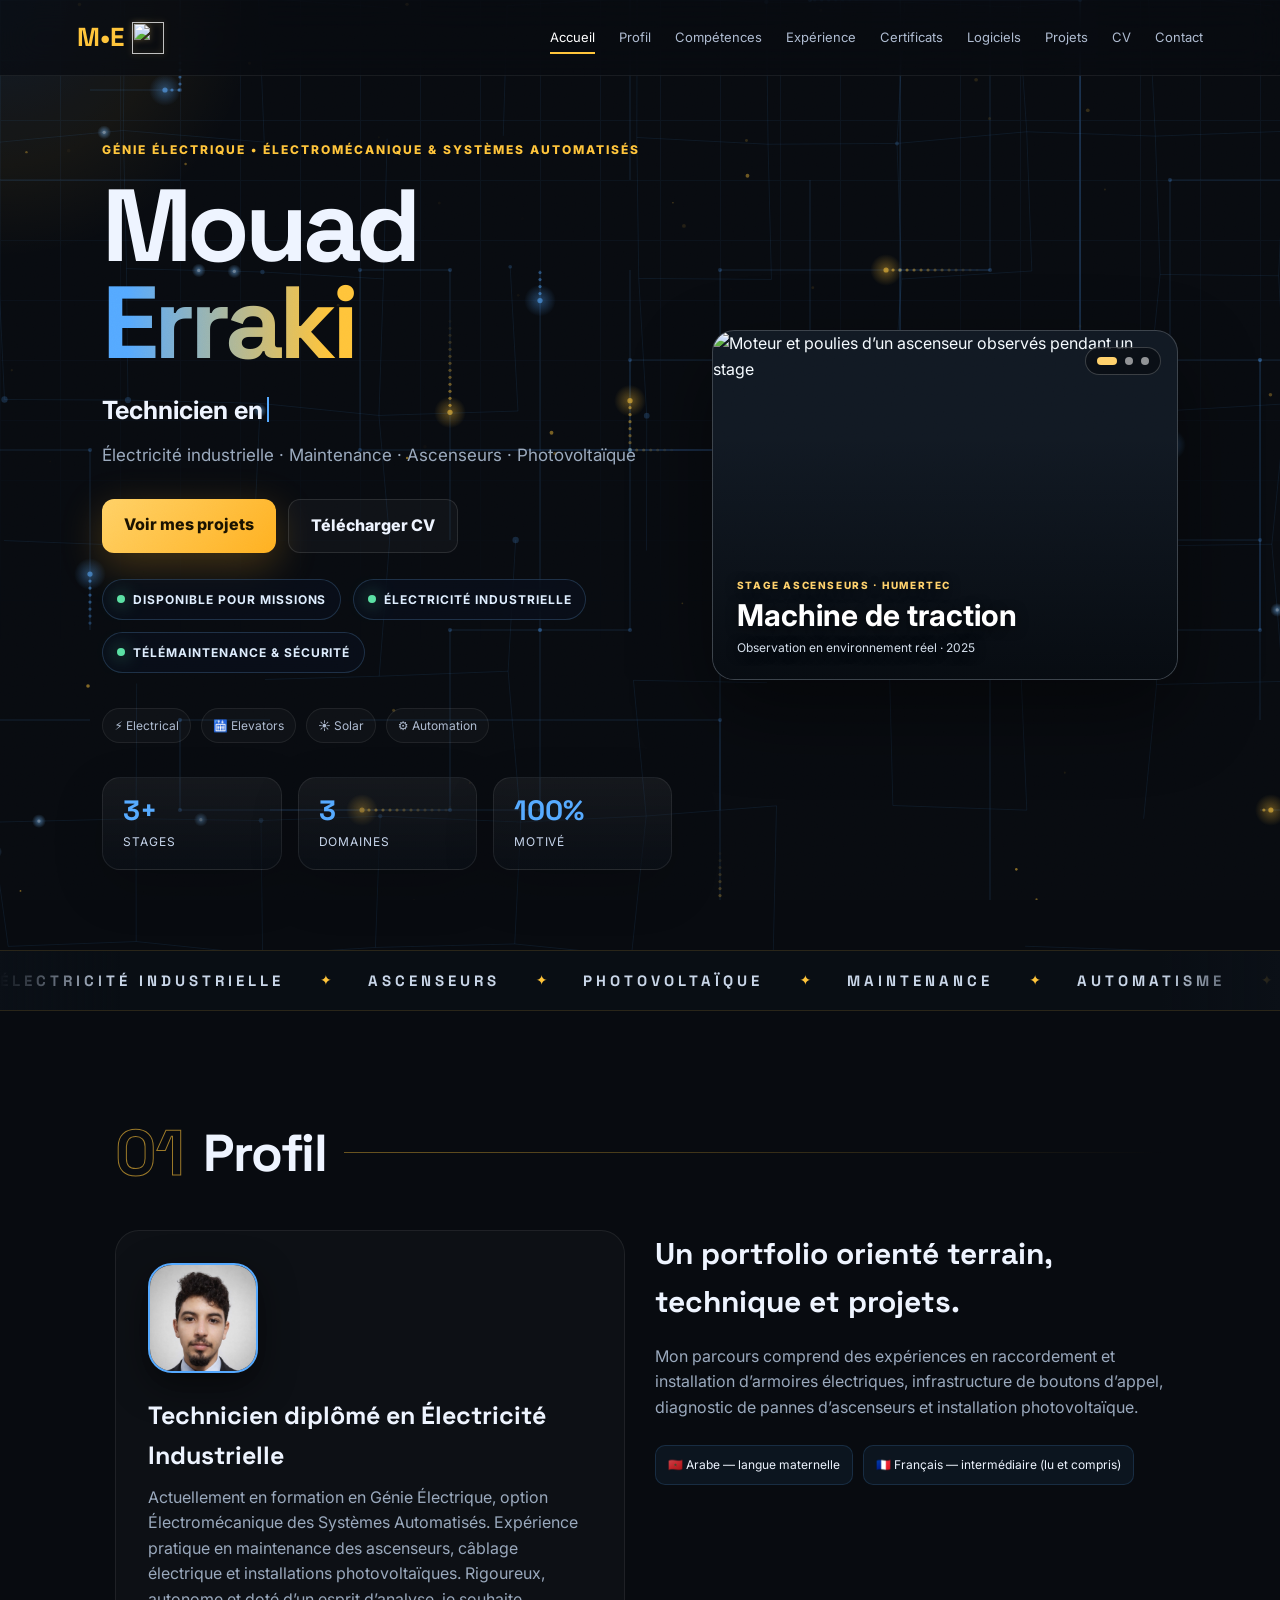
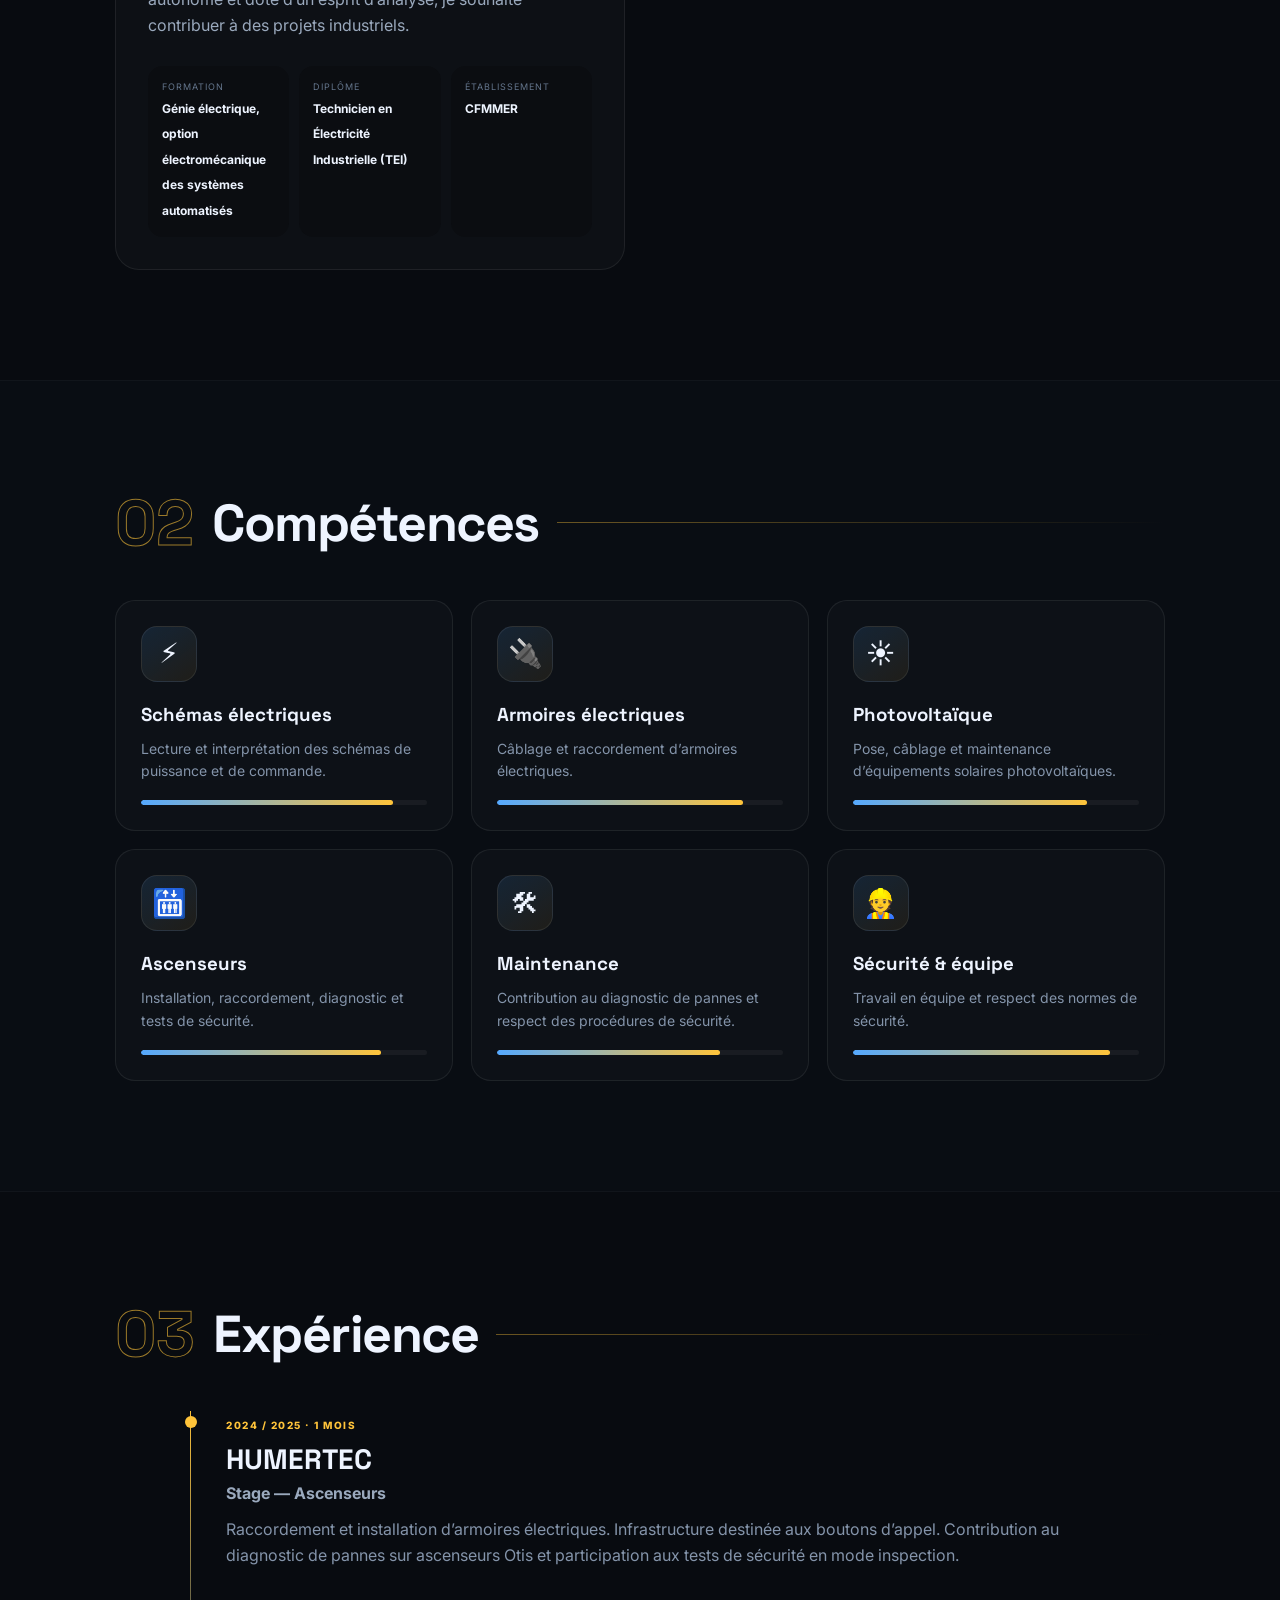
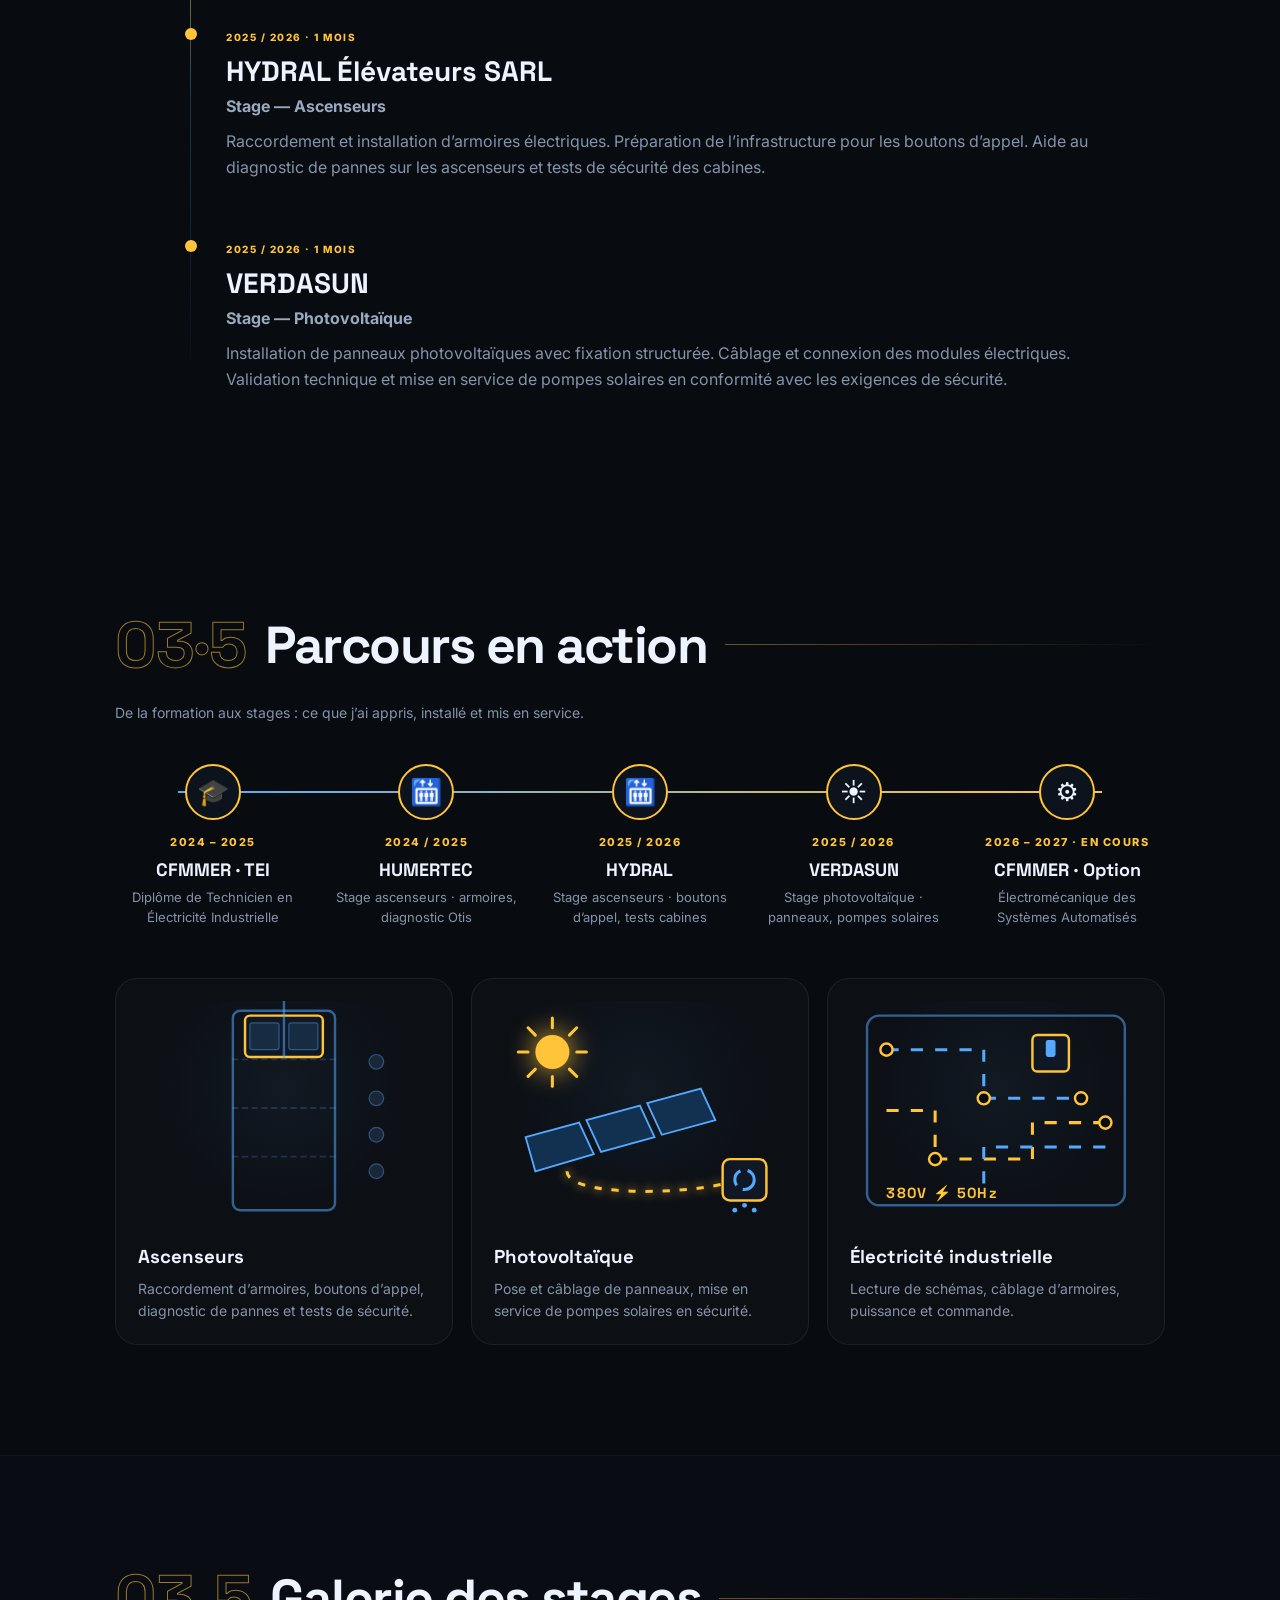
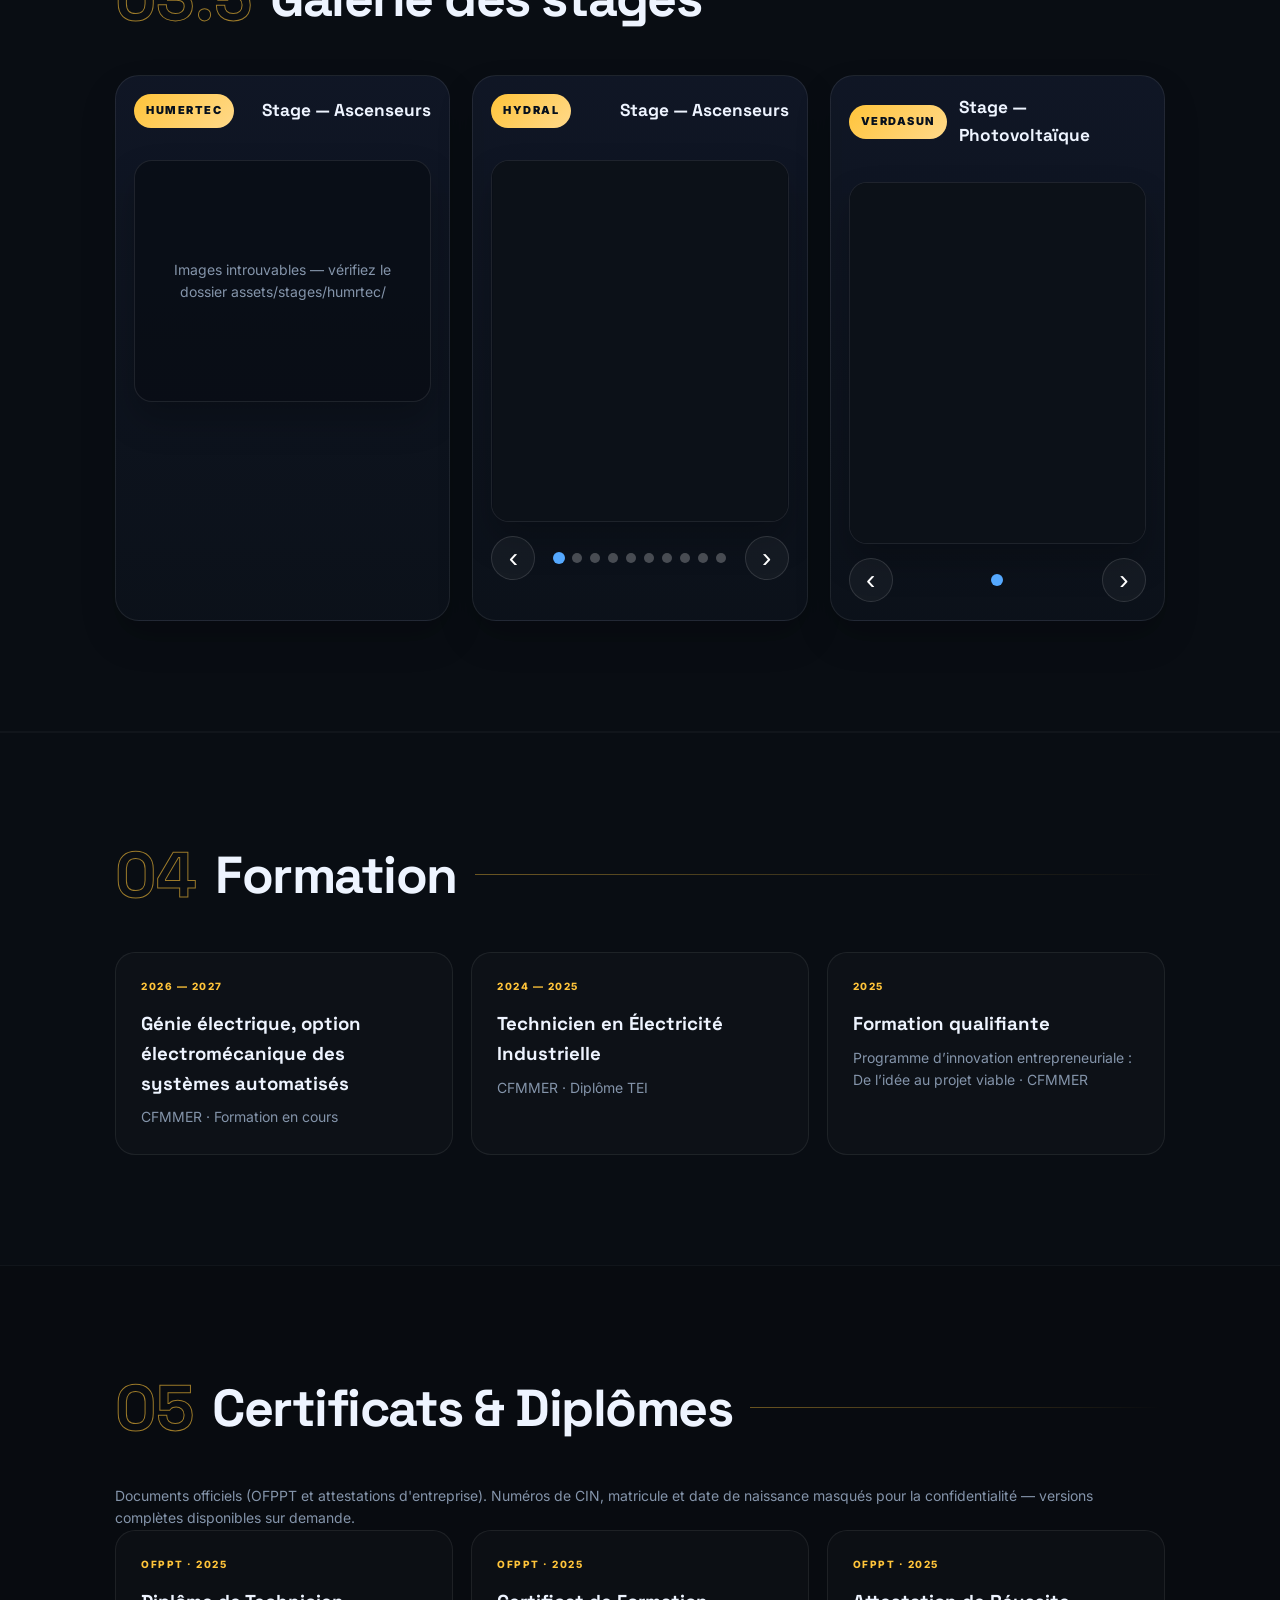
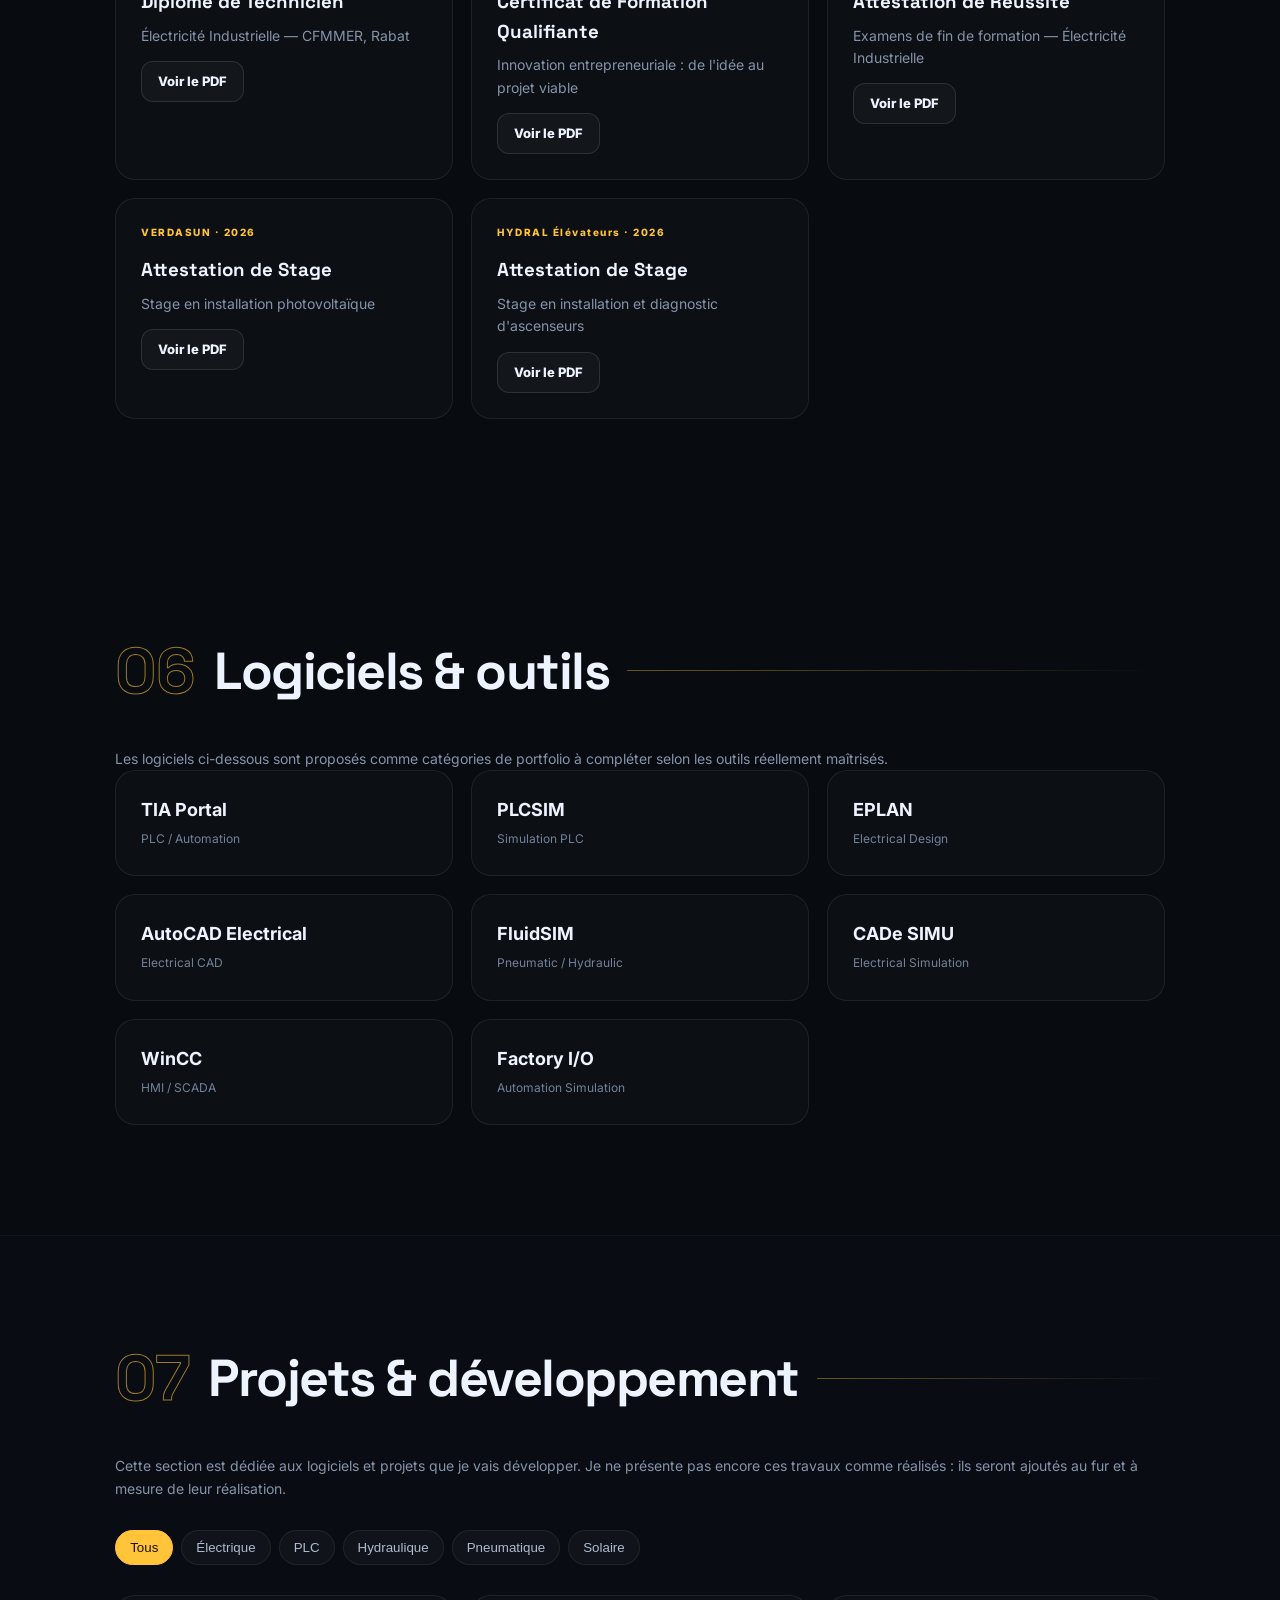
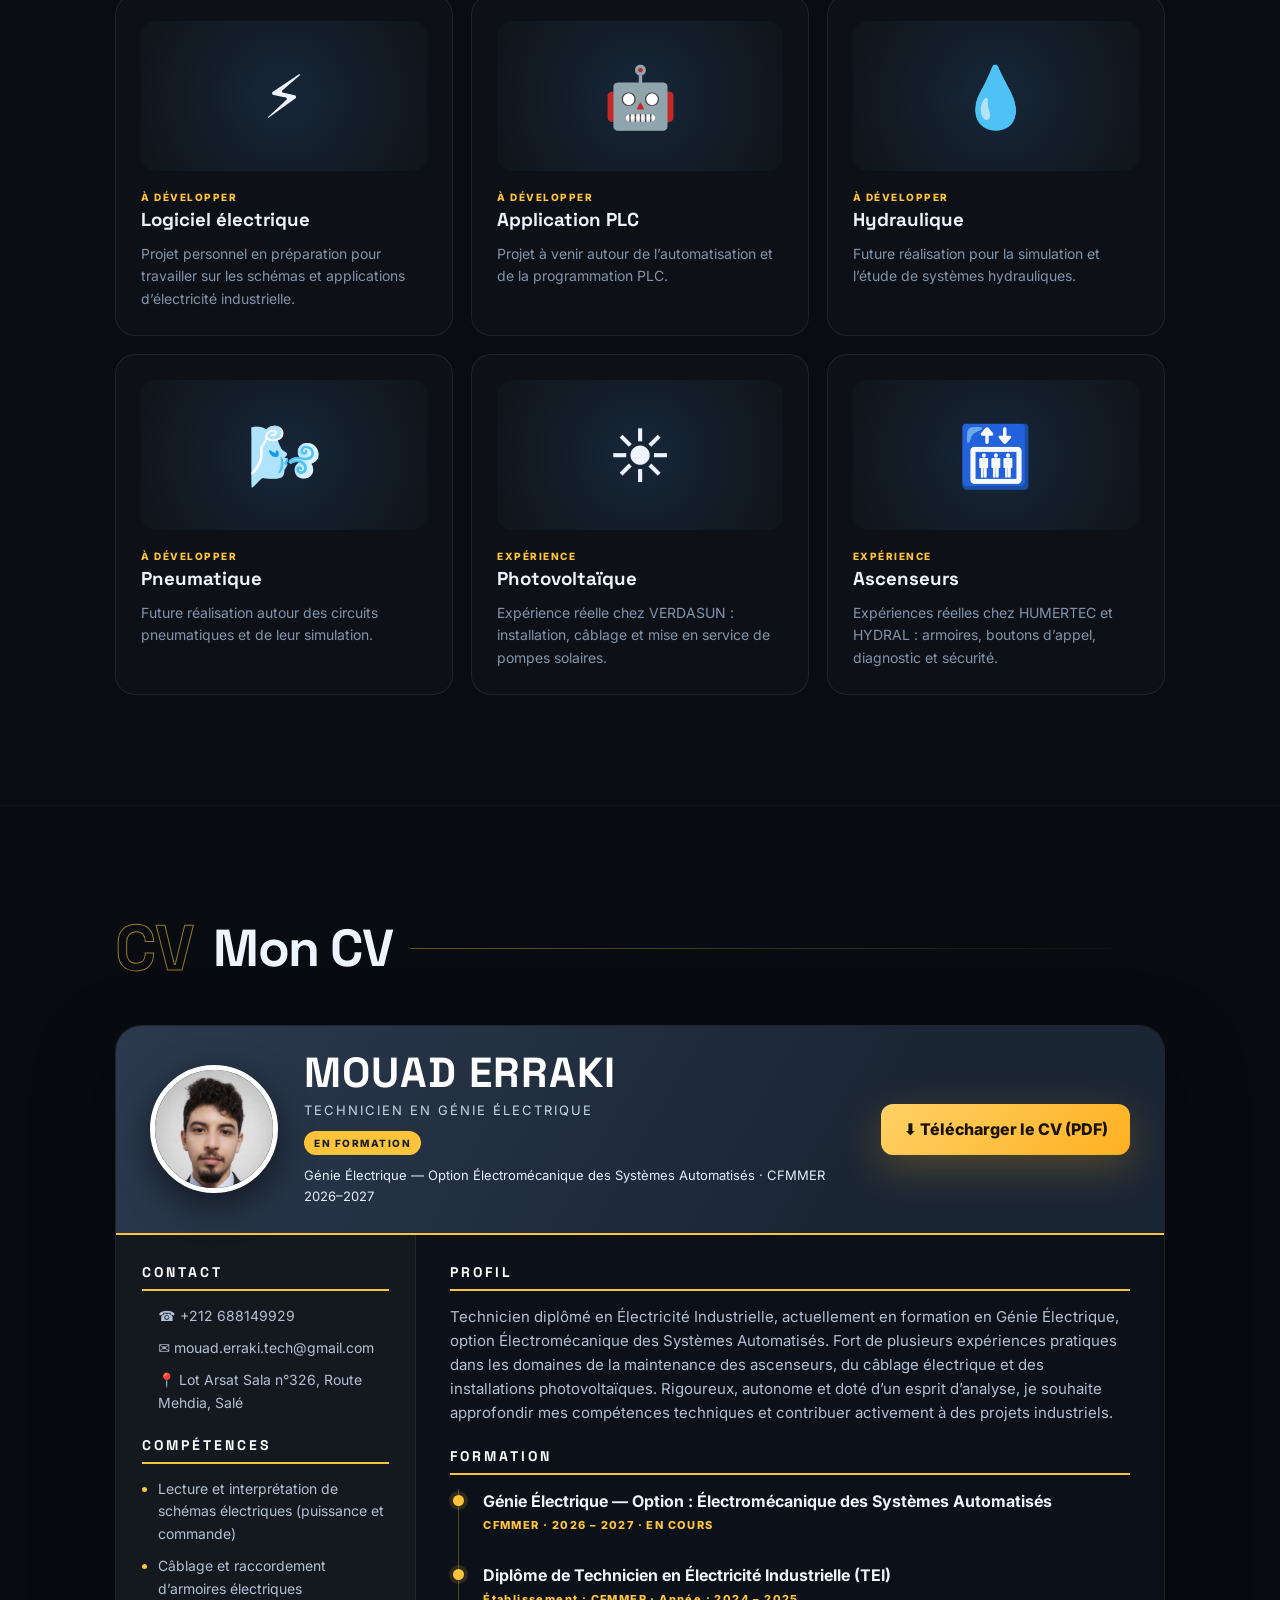
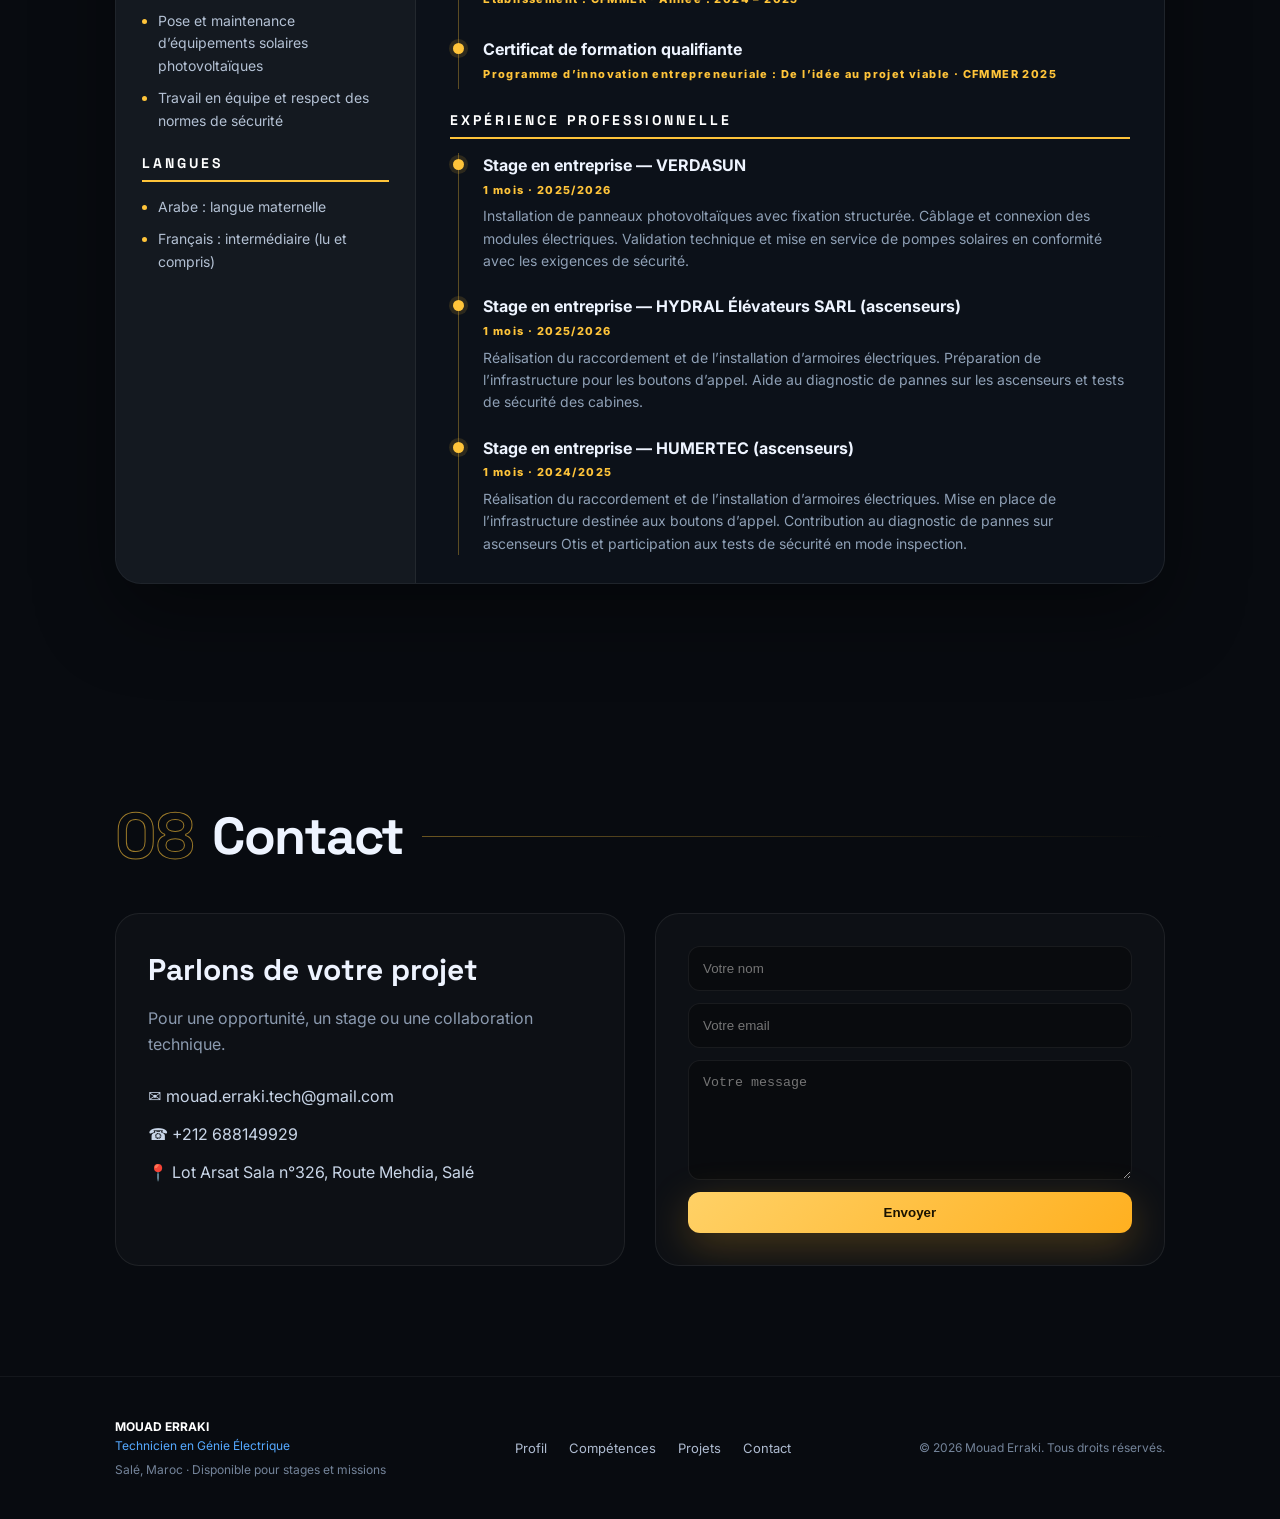
==== commit 8baa3ad8: "Update Mouad Erraki _ Portfolio Génie Électrique.html" ====
--- a/Mouad Erraki _ Portfolio Génie Électrique.html
+++ b/Mouad Erraki _ Portfolio Génie Électrique.html
@@ -375,8 +375,8 @@
   <div class="about-grid">
     <div class="about-card reveal">
       <img class="profile-photo" src="[data-uri]" alt="Mouad Erraki">
-      <h3>Technicien débutant en Génie Électrique</h3>
-      <p>Motivé et curieux, souhaitant intégrer votre équipe pour une mission de 2 mois et mettre en pratique mes compétences en électricité industrielle et maintenance.</p>
+      <h3>Technicien diplômé en Électricité Industrielle</h3>
+      <p>Actuellement en formation en Génie Électrique, option Électromécanique des Systèmes Automatisés. Expérience pratique en maintenance des ascenseurs, câblage électrique et installations photovoltaïques. Rigoureux, autonome et doté d’un esprit d’analyse, je souhaite contribuer à des projets industriels.</p>
       <div class="facts"><div><small>FORMATION</small><b>Génie électrique, option électromécanique des systèmes automatisés</b></div><div><small>DIPLÔME</small><b>Technicien en Électricité Industrielle (TEI)</b></div><div><small>ÉTABLISSEMENT</small><b>CFMMER</b></div></div>
     </div>
     <div class="about-copy reveal">
@@ -551,7 +551,7 @@
     </aside>
     <div class="cv-main">
       <h4>PROFIL</h4>
-      <p>Technicien débutant en Génie Électrique, motivé et curieux, souhaitant intégrer votre équipe pour une mission de 2 mois et mettre en pratique mes compétences en électricité industrielle et maintenance.</p>
+      <p>Technicien diplômé en Électricité Industrielle, actuellement en formation en Génie Électrique, option Électromécanique des Systèmes Automatisés. Fort de plusieurs expériences pratiques dans les domaines de la maintenance des ascenseurs, du câblage électrique et des installations photovoltaïques. Rigoureux, autonome et doté d’un esprit d’analyse, je souhaite approfondir mes compétences techniques et contribuer activement à des projets industriels.</p>
       <h4>FORMATION</h4>
       <ol class="cv-tl">
         <li><b>Génie Électrique — Option : Électromécanique des Systèmes Automatisés</b><small>CFMMER · 2026 – 2027 · EN COURS</small></li>
@@ -1560,4 +1560,4 @@
 })();
 </script>
 </body>
-</html>+</html>
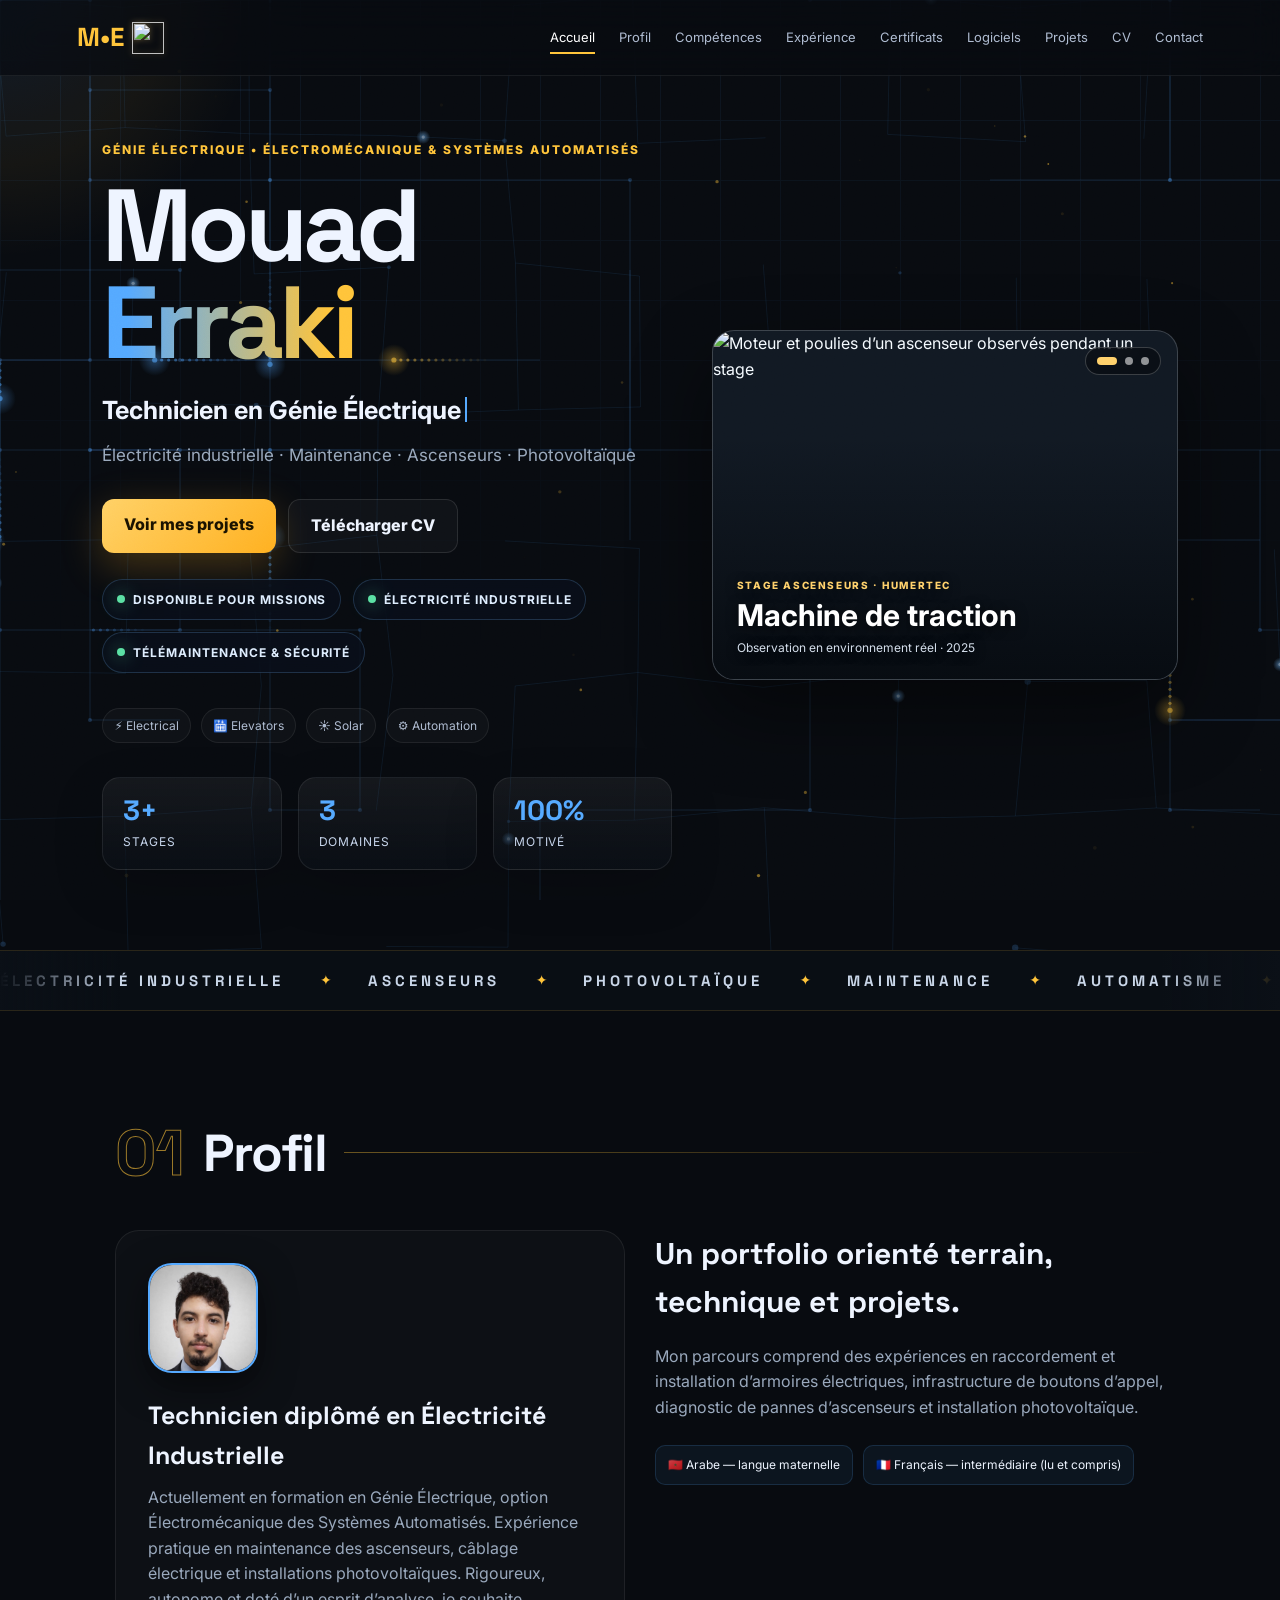
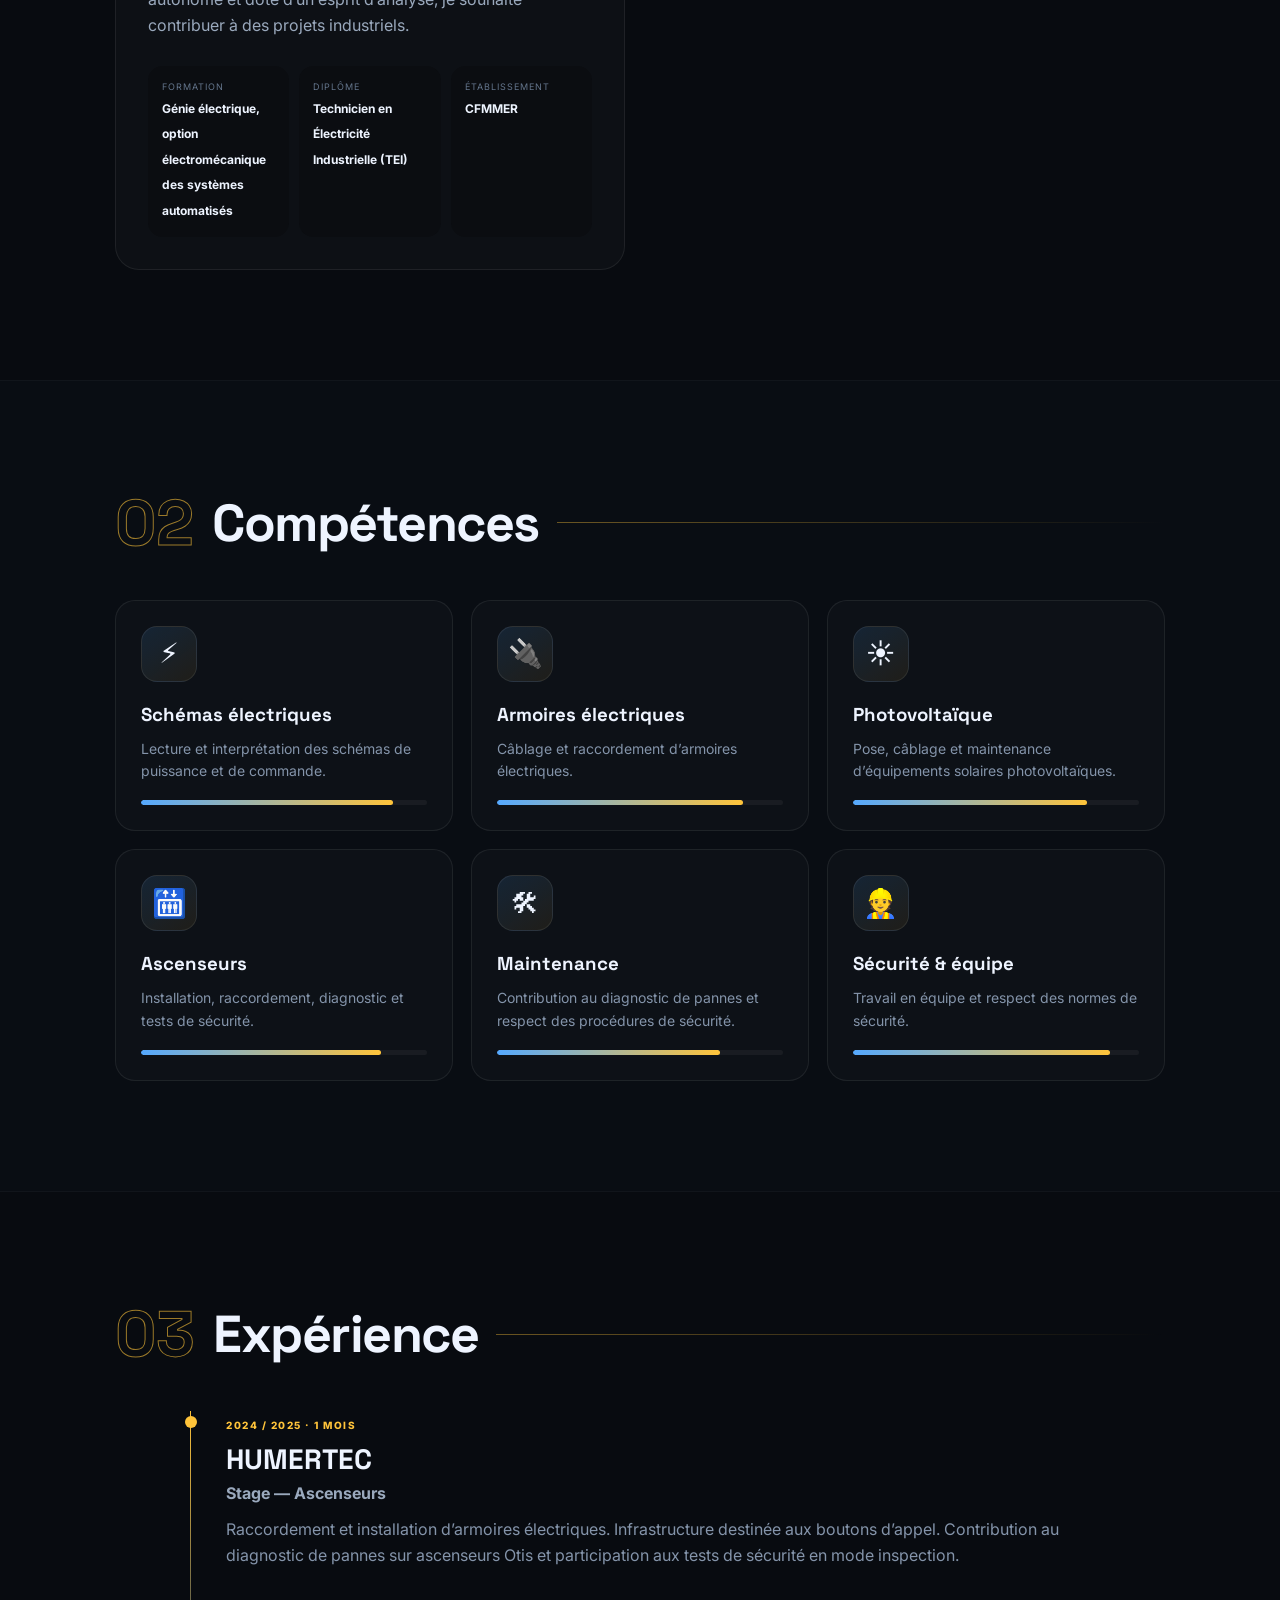
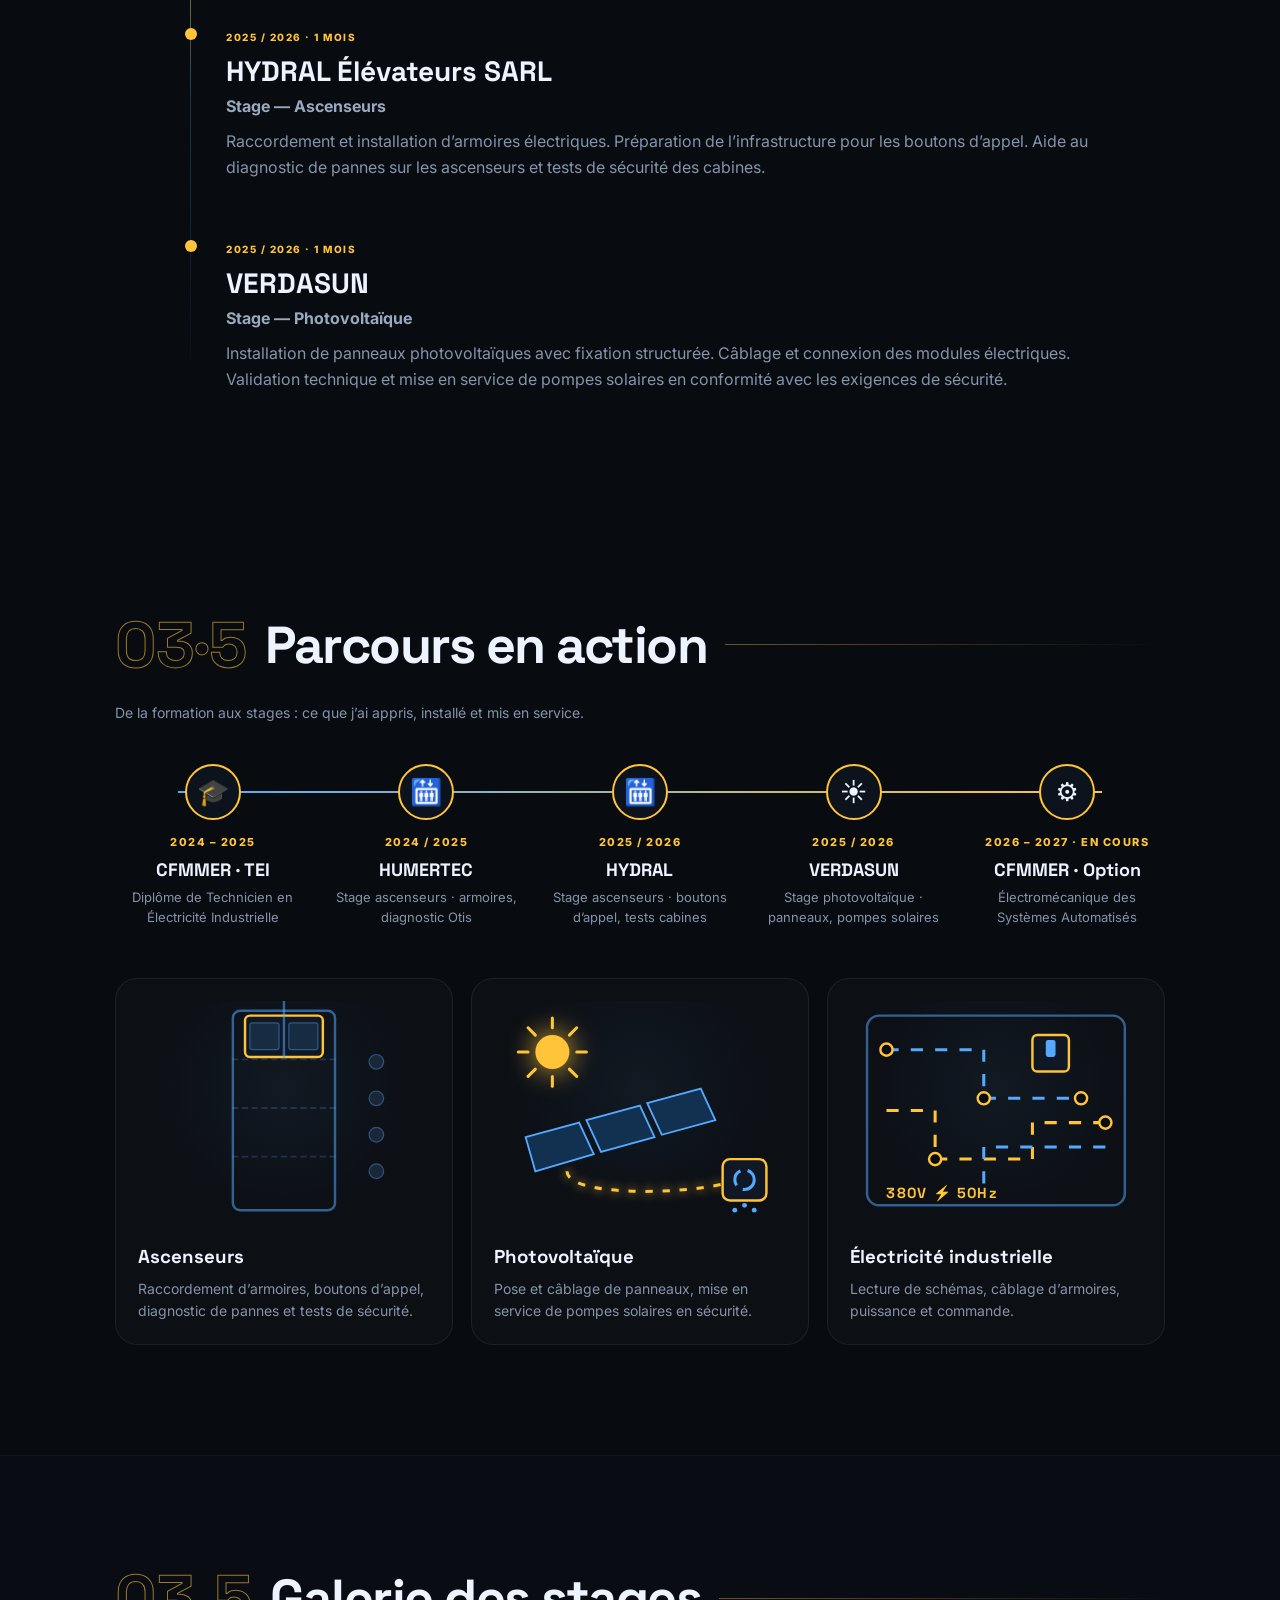
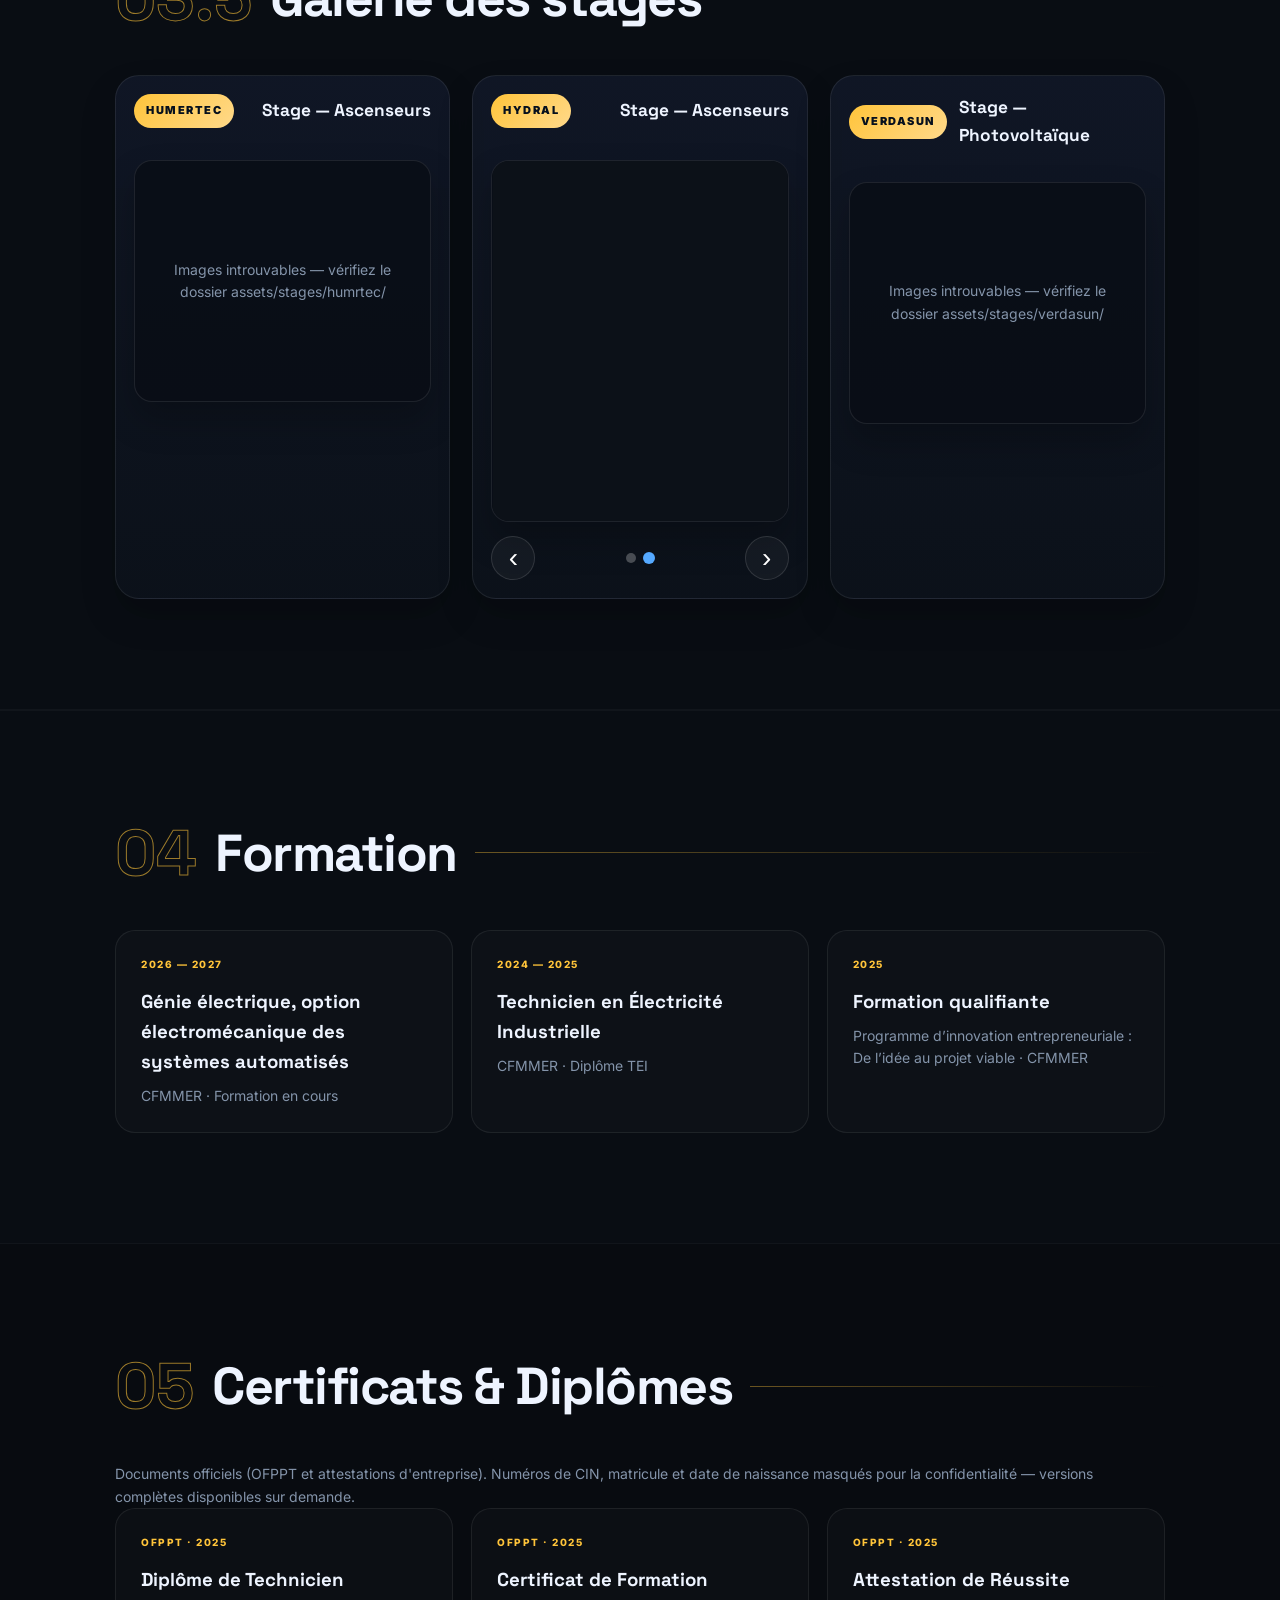
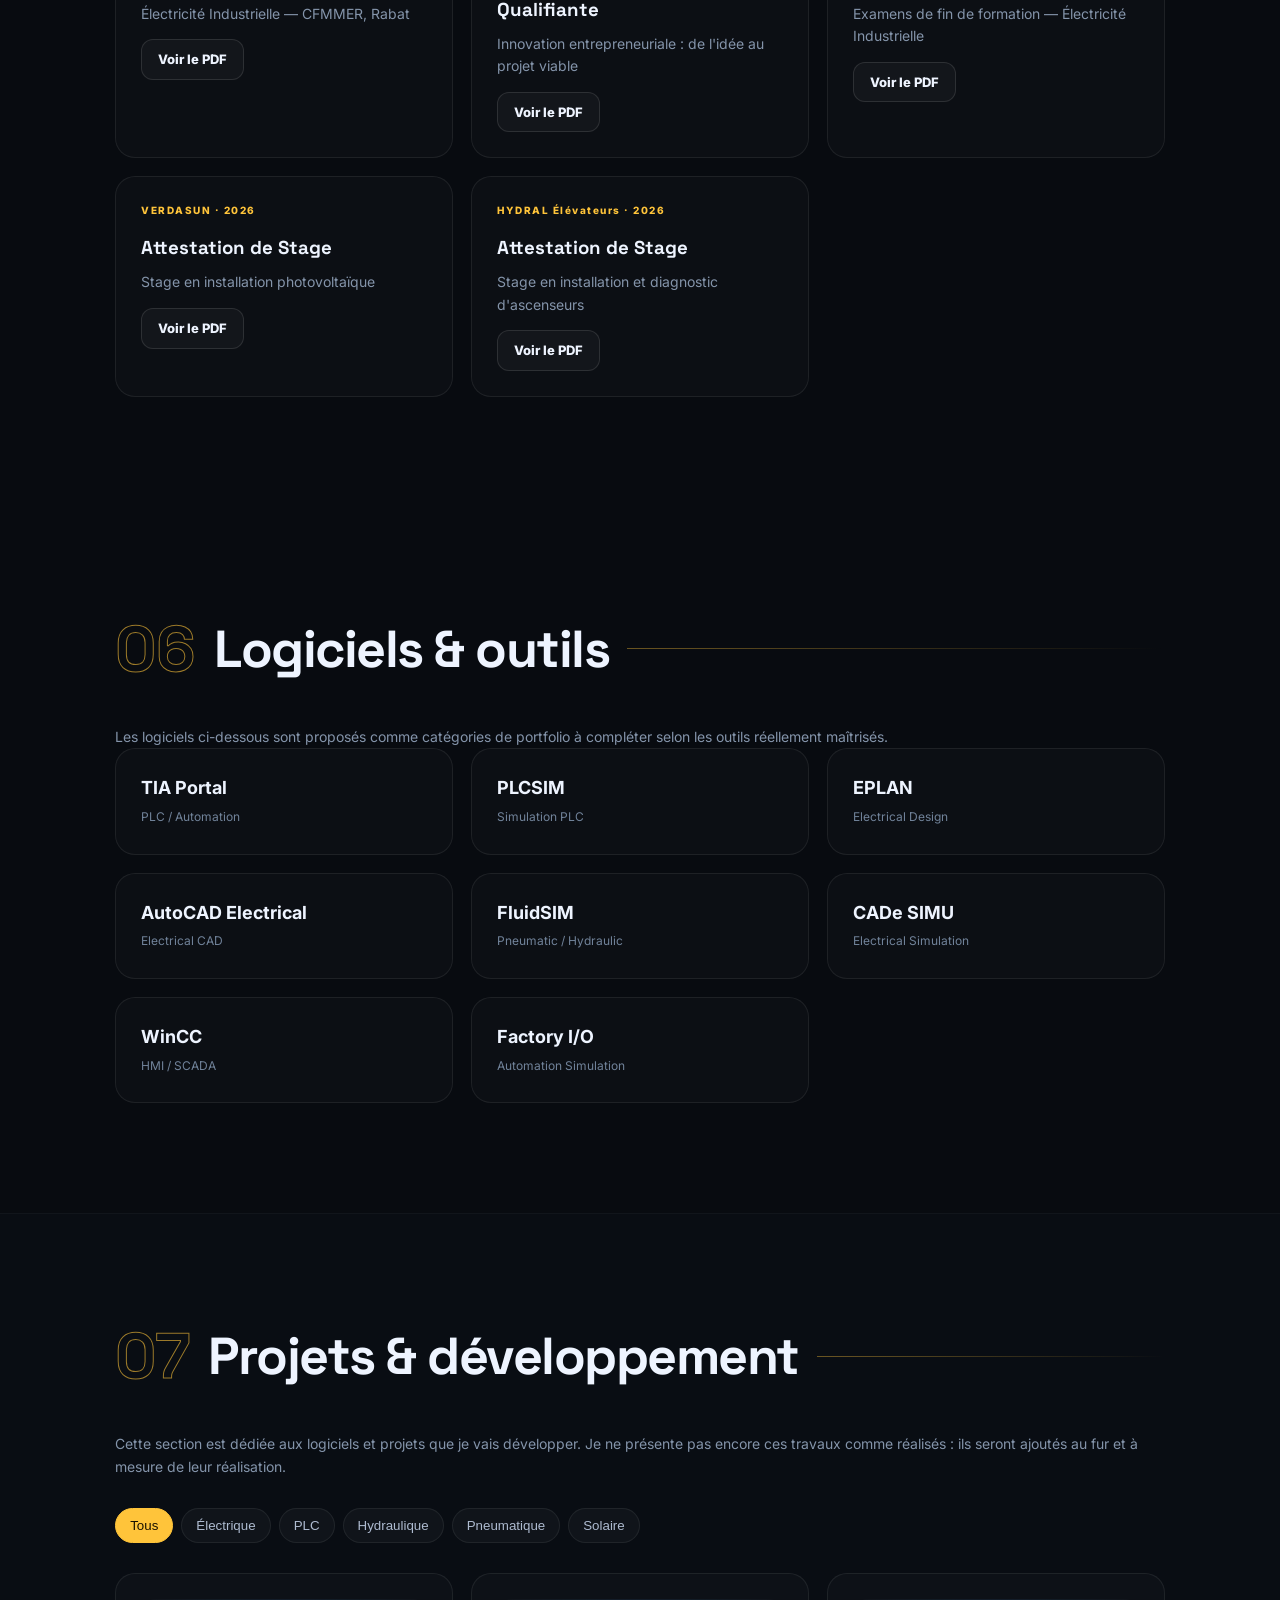
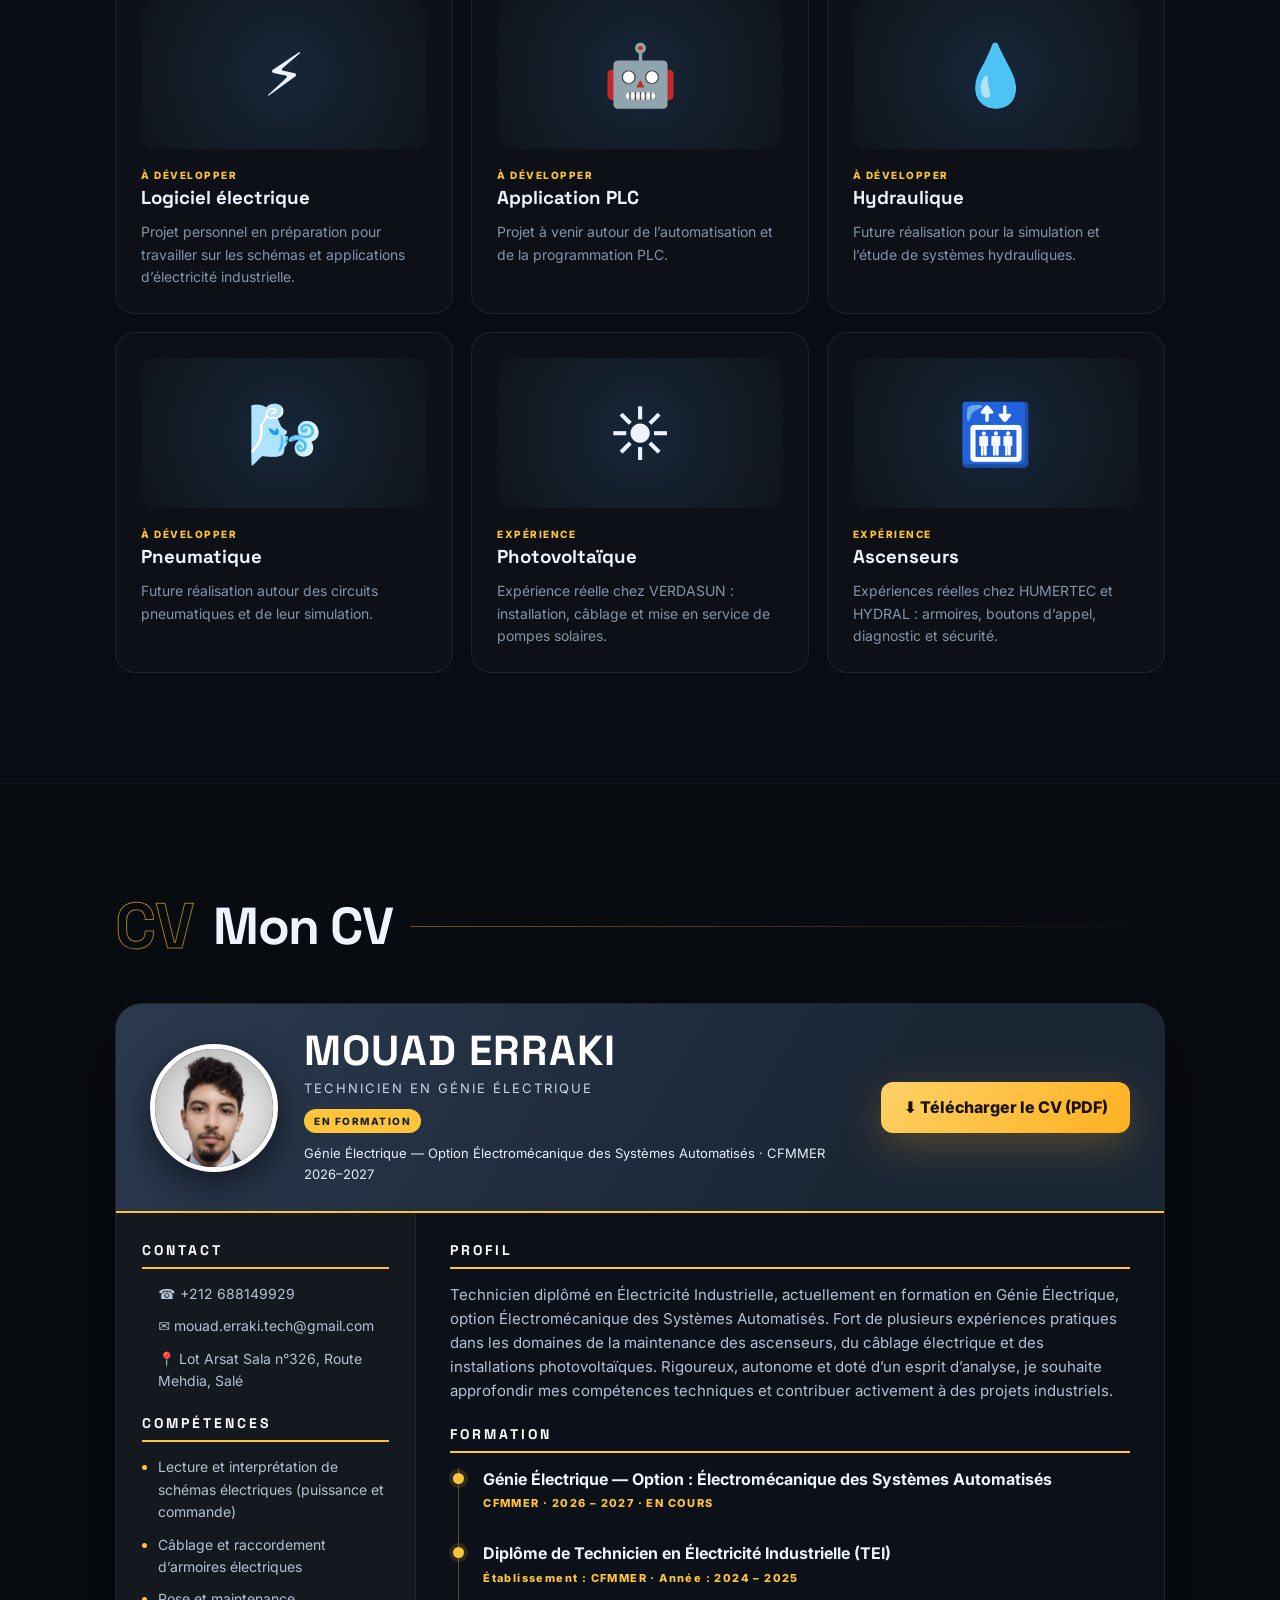
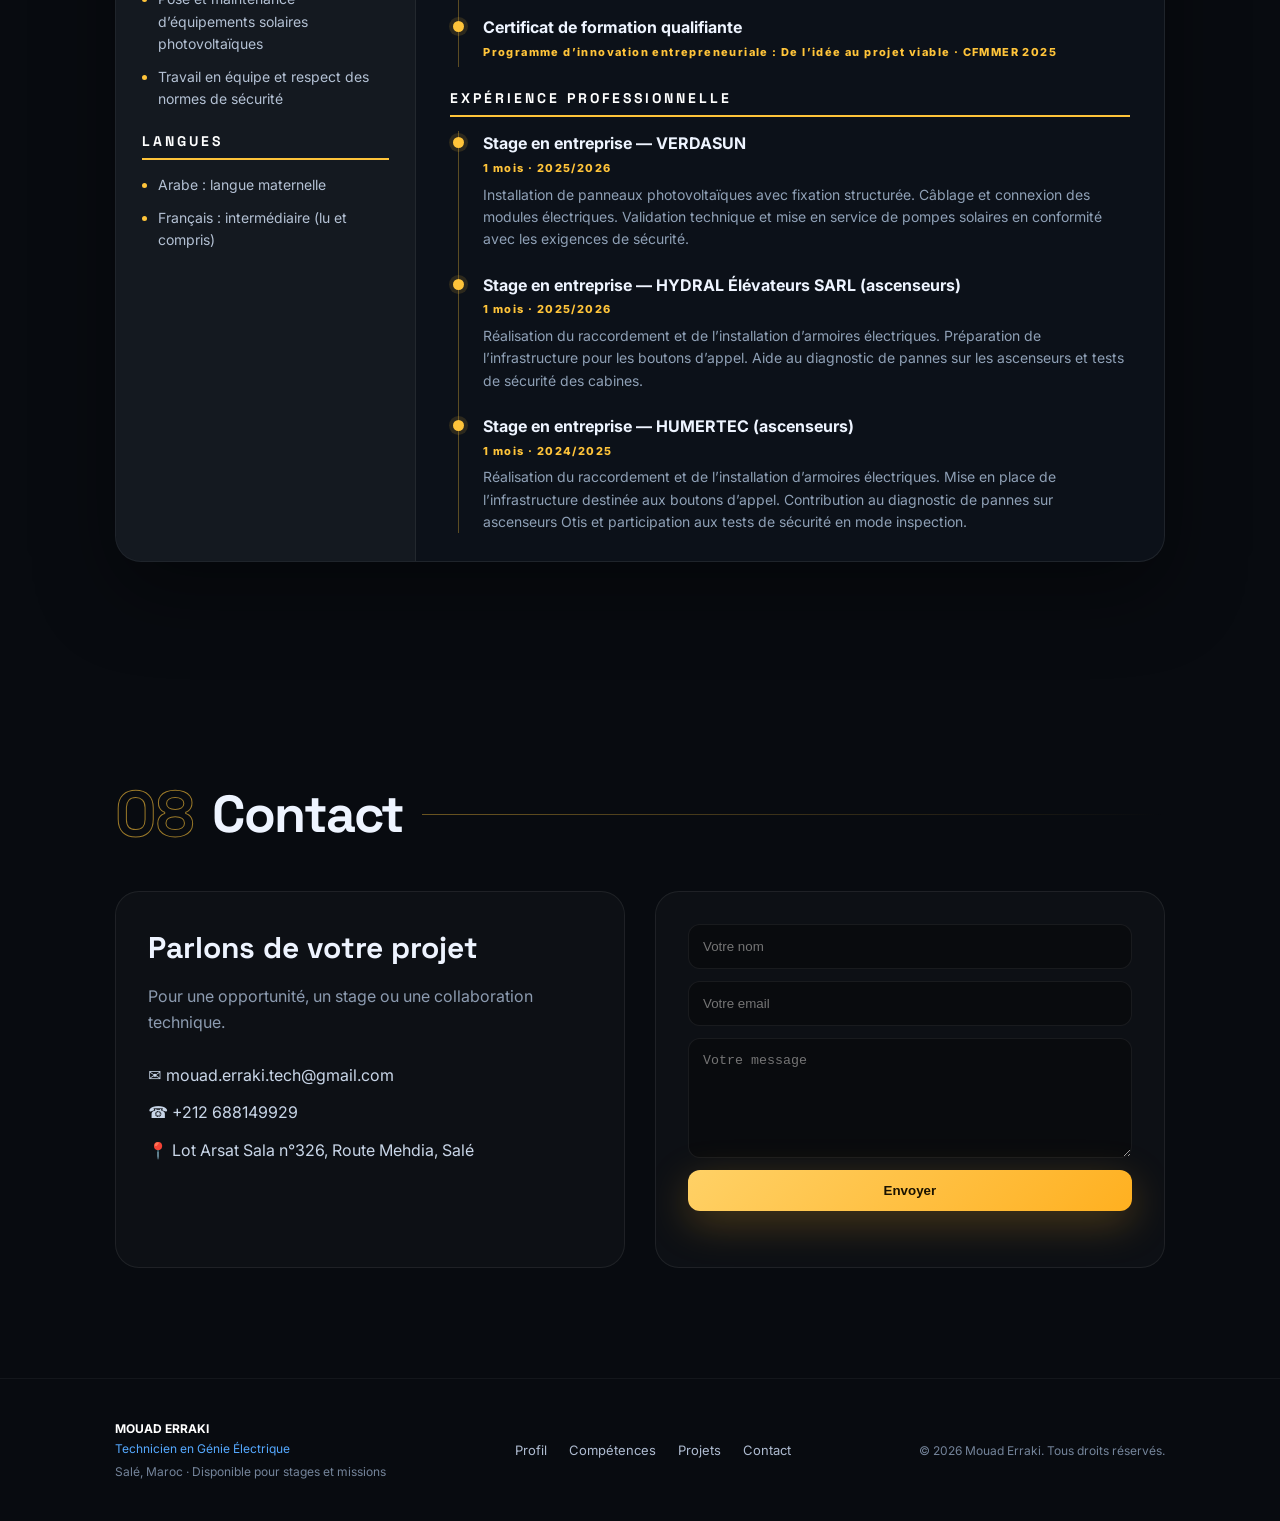
==== commit b0ecf0fc: "Refactor contact form and email sending logic" ====
--- a/Mouad Erraki _ Portfolio Génie Électrique.html
+++ b/Mouad Erraki _ Portfolio Génie Électrique.html
@@ -572,7 +572,14 @@
   <div class="section-head reveal"><span>08</span><h2>Contact</h2></div>
   <div class="contact-grid">
     <div class="contact-card reveal"><h3>Parlons de votre projet</h3><p>Pour une opportunité, un stage ou une collaboration technique.</p><a class="contact-link" href="mailto:mouad.erraki.tech@gmail.com">✉ mouad.erraki.tech@gmail.com</a><a class="contact-link" href="tel:+212688149929">☎ +212 688149929</a><span>📍 Lot Arsat Sala n°326, Route Mehdia, Salé</span></div>
-    <form class="contact-form reveal" onsubmit="sendMail(event)"><input id="name" placeholder="Votre nom" required><input id="email" type="email" placeholder="Votre email" required><textarea id="message" rows="6" placeholder="Votre message" required></textarea><button class="btn primary" type="submit">Envoyer</button></form>
+    <form class="contact-form reveal" id="contact-form" onsubmit="sendMail(event)">
+      <input id="name" name="name" autocomplete="name" maxlength="120" placeholder="Votre nom" required>
+      <input id="email" name="email" type="email" autocomplete="email" maxlength="254" placeholder="Votre email" required>
+      <textarea id="message" name="message" rows="6" maxlength="5000" placeholder="Votre message" required></textarea>
+      <input type="text" name="_honey" tabindex="-1" autocomplete="off" aria-hidden="true" style="position:absolute;left:-9999px;opacity:0" aria-label="Ne pas remplir">
+      <button class="btn primary" id="contact-submit" type="submit">Envoyer</button>
+      <p id="contact-status" role="status" aria-live="polite" style="margin-top:12px"></p>
+    </form>
   </div>
 </section>
 </main>
@@ -913,14 +920,44 @@
   buildDots(); updateSlider(0); restartAuto();
 });
 
-function sendMail(e){
+async function sendMail(e){
   e.preventDefault();
-  const name=document.getElementById("name").value;
-  const email=document.getElementById("email").value;
-  const message=document.getElementById("message").value;
-  const subject=encodeURIComponent("Portfolio contact — "+name);
-  const body=encodeURIComponent("Nom: "+name+"\nEmail: "+email+"\n\n"+message);
-  window.location.href="mailto:errakimouad15@gmail.com?subject="+subject+"&body="+body;
+  const form=document.getElementById("contact-form");
+  const button=document.getElementById("contact-submit");
+  const status=document.getElementById("contact-status");
+  if(!form.reportValidity()) return;
+  if(form.elements["_honey"].value) return;
+  const name=document.getElementById("name").value.trim();
+  const email=document.getElementById("email").value.trim();
+  const message=document.getElementById("message").value.trim();
+  if(!name || !email || !message){ status.textContent="Veuillez remplir tous les champs."; return; }
+  button.disabled=true;
+  button.textContent="Envoi en cours…";
+  status.textContent="Envoi de votre message…";
+  const controller=new AbortController();
+  const timeout=setTimeout(()=>controller.abort(),15000);
+  try {
+    const payload=new FormData();
+    payload.append("name",name);
+    payload.append("email",email);
+    payload.append("message",message);
+    payload.append("_subject","Nouveau message du portfolio — "+name);
+    payload.append("_captcha","true");
+    payload.append("_template","table");
+    const response=await fetch("https://formsubmit.co/ajax/mouad.erraki.tech@gmail.com",{
+      method:"POST",body:payload,headers:{"Accept":"application/json"},signal:controller.signal
+    });
+    const data=await response.json();
+    if(!response.ok || data.success===false || data.success==="false") throw new Error("delivery_error");
+    status.textContent="Message transmis au service d'envoi. Si c'est votre premier message, veuillez activer FormSubmit depuis l'email de confirmation reçu à mouad.erraki.tech@gmail.com.";
+    form.reset();
+  } catch(error) {
+    status.textContent="L'envoi n'a pas abouti. Veuillez réessayer ou écrire directement à mouad.erraki.tech@gmail.com.";
+  } finally {
+    clearTimeout(timeout);
+    button.disabled=false;
+    button.textContent="Envoyer";
+  }
 }
 
 /* Animated circuit-board background — electrical engineering themed */
